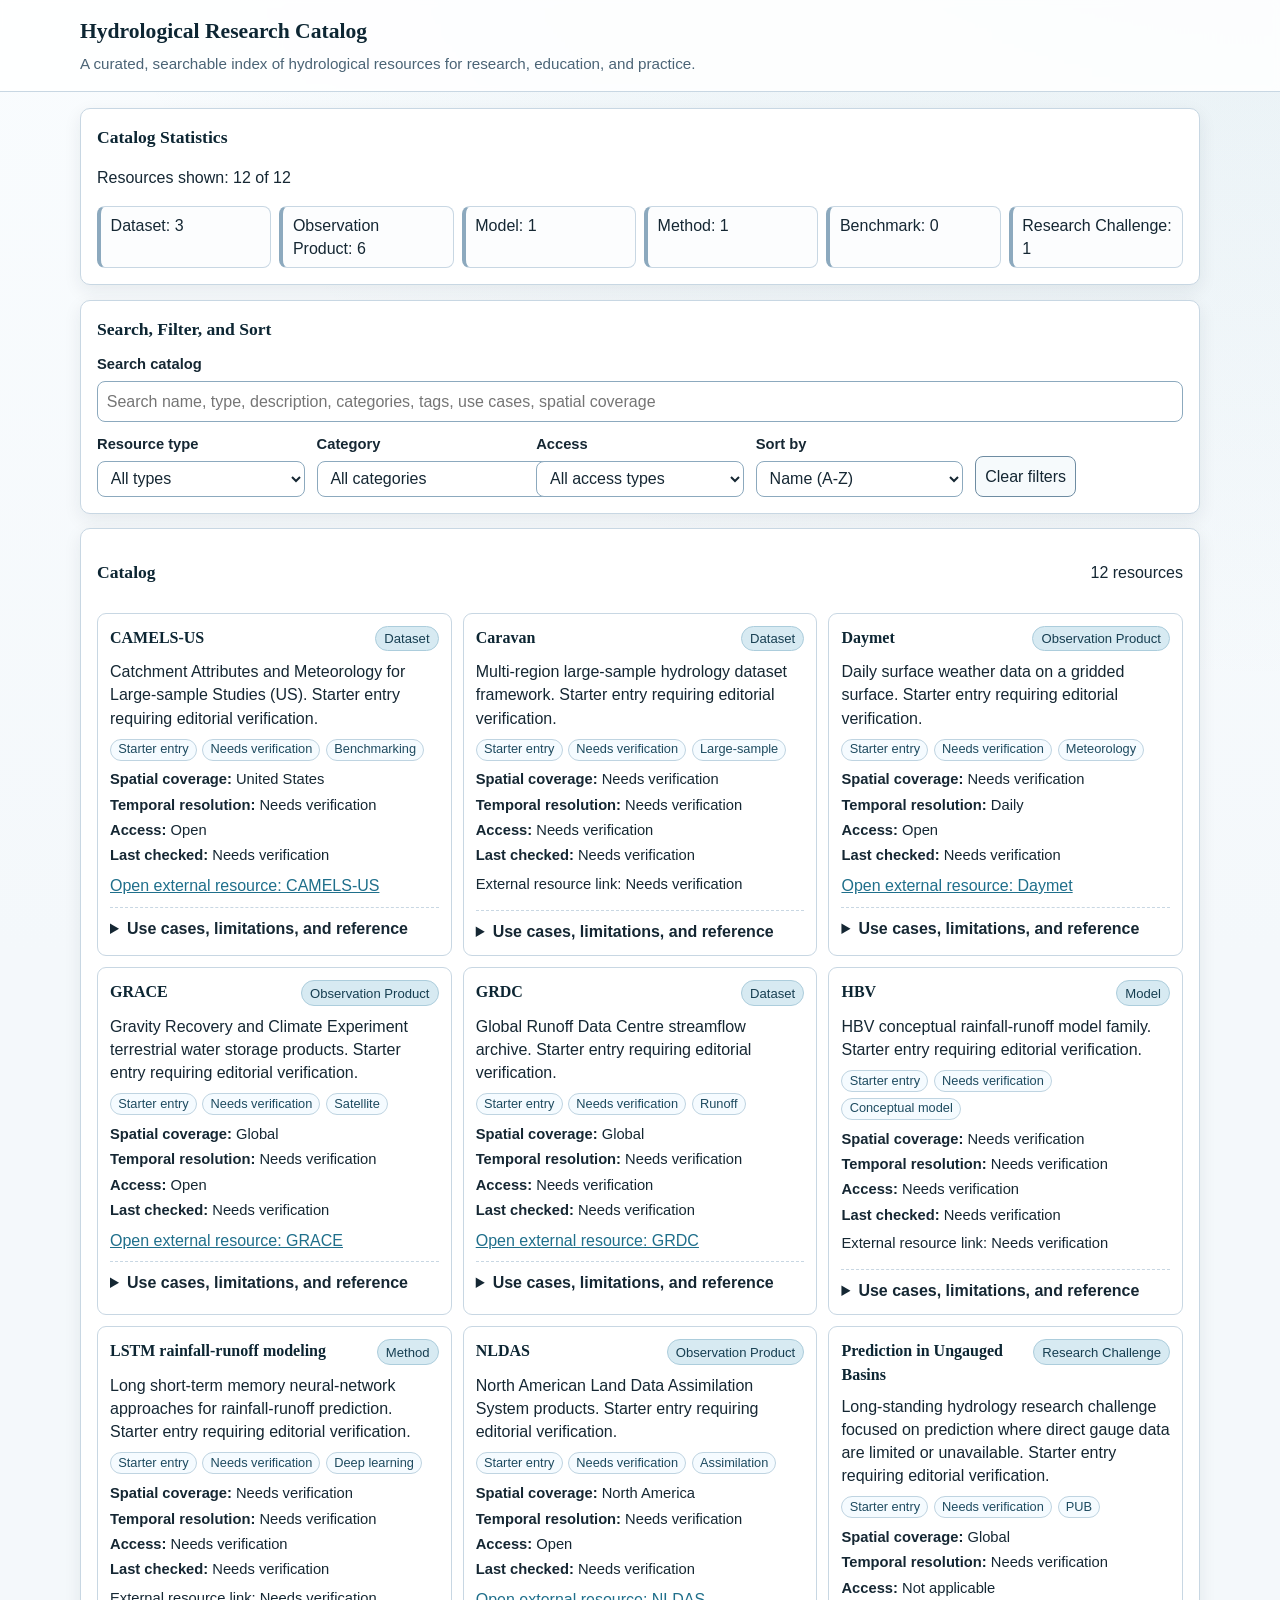
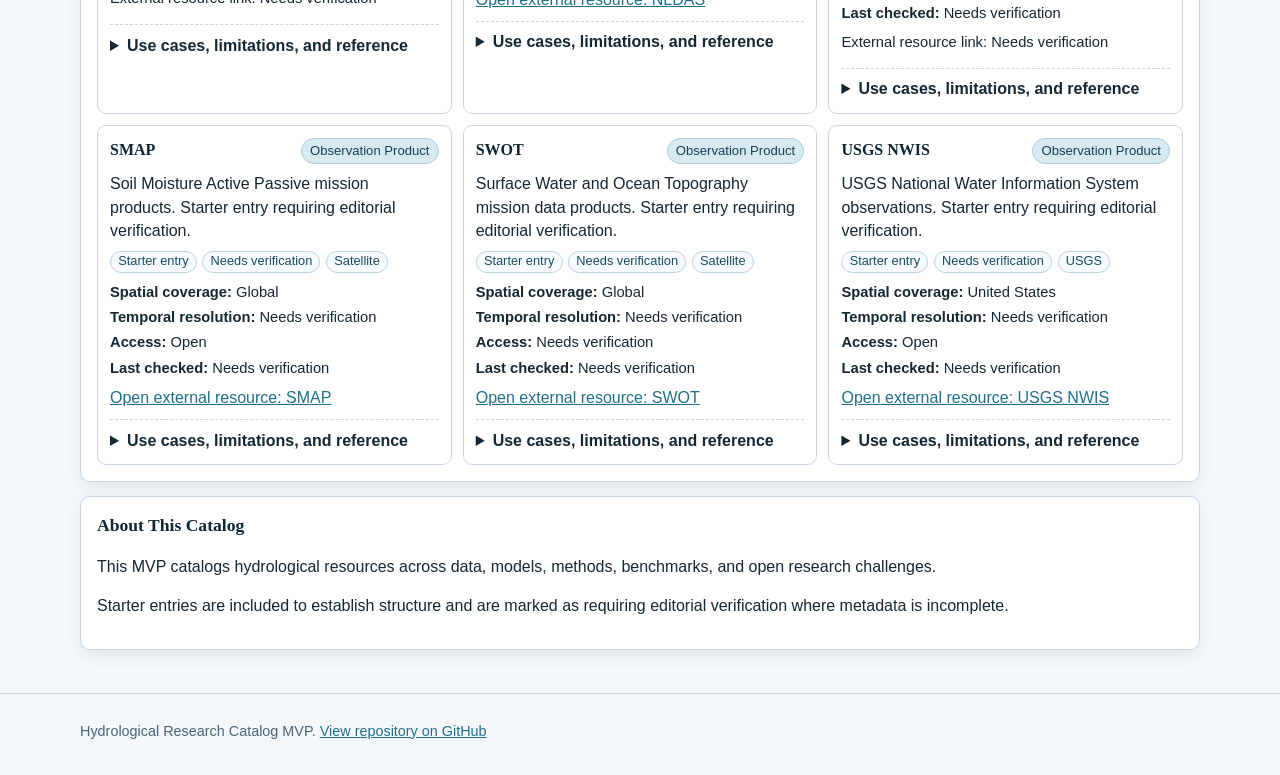
==== index.html @ 4b1c6781 "Build initial hydrological catalog MVP" ====
<!doctype html>
<html lang="en">
  <head>
    <meta charset="utf-8">
    <meta name="viewport" content="width=device-width, initial-scale=1">
    <title>Hydrological Research Catalog</title>
    <meta
      name="description"
      content="A curated catalog of hydrological datasets, observation products, models, methods, benchmarks, and research challenges."
    >
    <link rel="stylesheet" href="./assets/css/styles.css">
  </head>
  <body>
    <a class="skip-link" href="#main-content">Skip to main content</a>

    <header class="site-header" aria-label="Site header">
      <div class="container header-inner">
        <div>
          <h1>Hydrological Research Catalog</h1>
          <p class="site-subtitle">
            A curated, searchable index of hydrological resources for research, education, and practice.
          </p>
        </div>
      </div>
    </header>

    <main id="main-content" class="container" tabindex="-1">
      <section class="panel" aria-labelledby="stats-heading">
        <h2 id="stats-heading">Catalog Statistics</h2>
        <p id="results-summary" aria-live="polite">Loading catalog...</p>
        <ul id="type-stats" class="stats-list" aria-label="Counts by resource type"></ul>
      </section>

      <section class="panel" aria-labelledby="controls-heading">
        <h2 id="controls-heading">Search, Filter, and Sort</h2>
        <form id="controls-form" class="controls" action="#" method="get">
          <div class="field full-width">
            <label for="search-input">Search catalog</label>
            <input
              id="search-input"
              name="q"
              type="search"
              placeholder="Search name, type, description, categories, tags, use cases, spatial coverage"
              autocomplete="off"
            >
          </div>

          <div class="field">
            <label for="type-filter">Resource type</label>
            <select id="type-filter" name="type">
              <option value="">All types</option>
            </select>
          </div>

          <div class="field">
            <label for="category-filter">Category</label>
            <select id="category-filter" name="category">
              <option value="">All categories</option>
            </select>
          </div>

          <div class="field">
            <label for="access-filter">Access</label>
            <select id="access-filter" name="access">
              <option value="">All access types</option>
            </select>
          </div>

          <div class="field">
            <label for="sort-select">Sort by</label>
            <select id="sort-select" name="sort">
              <option value="name">Name (A-Z)</option>
              <option value="type">Resource type (A-Z)</option>
              <option value="recent">Most recently checked</option>
            </select>
          </div>

          <div class="field controls-actions">
            <button id="clear-filters" type="button">Clear filters</button>
          </div>
        </form>
      </section>

      <section class="panel" aria-labelledby="catalog-heading">
        <div class="section-head">
          <h2 id="catalog-heading">Catalog</h2>
          <p id="result-count" aria-live="polite"></p>
        </div>
        <div id="catalog-grid" class="catalog-grid" aria-live="polite"></div>
        <div id="empty-state" class="empty-state" hidden>
          <h3>No matching resources</h3>
          <p>Try broadening the search term or clearing one or more filters.</p>
        </div>
        <div id="error-state" class="error-state" hidden role="alert"></div>
      </section>

      <section class="panel" aria-labelledby="about-heading">
        <h2 id="about-heading">About This Catalog</h2>
        <p>
          This MVP catalogs hydrological resources across data, models, methods, benchmarks, and open research
          challenges.
        </p>
        <p>
          Starter entries are included to establish structure and are marked as requiring editorial verification where
          metadata is incomplete.
        </p>
      </section>
    </main>

    <footer class="site-footer">
      <div class="container footer-inner">
        <p>
          Hydrological Research Catalog MVP.
          <a href="https://github.com/pjlicn/hydro-catalog" target="_blank" rel="noopener noreferrer">
            View repository on GitHub
          </a>
        </p>
      </div>
    </footer>

    <script src="./assets/js/app.js" defer></script>
  </body>
</html>
---- assets/css/styles.css ----
:root {
  --bg: #f4f8fb;
  --bg-elevated: #ffffff;
  --surface-border: #c8d7e3;
  --surface-strong: #8ca9be;
  --text: #152733;
  --text-muted: #4b6476;
  --accent: #1f6f8b;
  --accent-soft: #d7eaf2;
  --ok: #1f7a4d;
  --warning: #946200;
  --shadow: 0 6px 18px rgba(21, 39, 51, 0.08);
  --radius: 10px;
  --font-body: "Segoe UI", "Source Sans 3", "Noto Sans", sans-serif;
  --font-heading: "Merriweather", "Georgia", serif;
  --max-width: 1120px;
}

* {
  box-sizing: border-box;
}

html,
body {
  margin: 0;
  padding: 0;
}

body {
  font-family: var(--font-body);
  color: var(--text);
  line-height: 1.45;
  background:
    radial-gradient(circle at 100% -30%, rgba(31, 111, 139, 0.14), transparent 42%),
    linear-gradient(180deg, #f9fcfe 0%, var(--bg) 40%, var(--bg) 100%);
}

a {
  color: var(--accent);
}

a:hover {
  text-decoration-thickness: 2px;
}

a:focus-visible,
button:focus-visible,
input:focus-visible,
select:focus-visible,
summary:focus-visible {
  outline: 3px solid var(--accent);
  outline-offset: 2px;
}

.skip-link {
  position: absolute;
  top: -40px;
  left: 8px;
  z-index: 1000;
  padding: 8px 12px;
  color: #ffffff;
  background: #0b3d54;
  border-radius: 8px;
}

.skip-link:focus {
  top: 8px;
}

.container {
  width: min(100% - 2rem, var(--max-width));
  margin-inline: auto;
}

.site-header {
  border-bottom: 1px solid var(--surface-border);
  background: rgba(255, 255, 255, 0.86);
  backdrop-filter: blur(3px);
}

.header-inner {
  padding: 1rem 0;
}

h1,
h2,
h3 {
  font-family: var(--font-heading);
  margin: 0;
  color: #0d2633;
}

h1 {
  font-size: 1.35rem;
}

h2 {
  font-size: 1.1rem;
  margin-bottom: 0.75rem;
}

h3 {
  font-size: 1rem;
}

.site-subtitle {
  margin: 0.35rem 0 0;
  color: var(--text-muted);
  font-size: 0.95rem;
}

main {
  padding: 1rem 0 1.75rem;
}

.panel {
  background: var(--bg-elevated);
  border: 1px solid var(--surface-border);
  border-radius: var(--radius);
  box-shadow: var(--shadow);
  padding: 1rem;
  margin-bottom: 0.9rem;
}

.stats-list {
  list-style: none;
  padding: 0;
  margin: 0.5rem 0 0;
  display: grid;
  grid-template-columns: repeat(auto-fit, minmax(150px, 1fr));
  gap: 0.5rem;
}

.stats-list li {
  border: 1px solid var(--surface-border);
  border-left: 4px solid var(--surface-strong);
  border-radius: 8px;
  padding: 0.45rem 0.6rem;
  background: #fcfdfe;
}

.controls {
  display: grid;
  grid-template-columns: repeat(auto-fit, minmax(180px, 1fr));
  gap: 0.75rem;
  align-items: end;
}

.field {
  display: grid;
  gap: 0.35rem;
}

.field.full-width {
  grid-column: 1 / -1;
}

label {
  font-weight: 600;
  font-size: 0.92rem;
}

input,
select,
button {
  font: inherit;
  border: 1px solid var(--surface-strong);
  border-radius: 8px;
  padding: 0.48rem 0.55rem;
  background: #ffffff;
  color: inherit;
}

button {
  cursor: pointer;
}

.controls-actions {
  justify-self: start;
}

#clear-filters {
  border-color: #6e8ca2;
  background: #f6fafc;
}

.section-head {
  display: flex;
  justify-content: space-between;
  align-items: baseline;
  gap: 0.75rem;
}

.catalog-grid {
  margin-top: 0.75rem;
  display: grid;
  grid-template-columns: repeat(auto-fill, minmax(280px, 1fr));
  gap: 0.7rem;
}

.catalog-card {
  border: 1px solid var(--surface-border);
  border-radius: 9px;
  padding: 0.75rem;
  background: #ffffff;
}

.card-head {
  display: flex;
  justify-content: space-between;
  align-items: start;
  gap: 0.5rem;
}

.resource-type {
  font-size: 0.82rem;
  color: #173f52;
  background: var(--accent-soft);
  border: 1px solid #accddc;
  border-radius: 999px;
  padding: 0.15rem 0.5rem;
  white-space: nowrap;
}

.description {
  margin: 0.55rem 0;
}

.meta-list {
  margin: 0;
  padding: 0;
  list-style: none;
  display: grid;
  gap: 0.25rem;
  font-size: 0.92rem;
}

.meta-label {
  font-weight: 700;
}

.tag-list {
  display: flex;
  flex-wrap: wrap;
  gap: 0.35rem;
  margin: 0.55rem 0;
  padding: 0;
  list-style: none;
}

.tag-list li {
  border: 1px solid #bfd4e1;
  border-radius: 999px;
  padding: 0.05rem 0.45rem;
  color: #1e4b60;
  font-size: 0.8rem;
  background: #f5fbff;
}

.card-link {
  display: inline-block;
  margin-top: 0.45rem;
}

details {
  margin-top: 0.6rem;
  border-top: 1px dashed var(--surface-border);
  padding-top: 0.55rem;
}

details summary {
  cursor: pointer;
  font-weight: 600;
}

.detail-block {
  margin-top: 0.45rem;
  font-size: 0.92rem;
}

.detail-block h4 {
  margin: 0.3rem 0;
  font-size: 0.9rem;
  color: #16394b;
}

.detail-block ul {
  margin: 0.25rem 0 0.45rem;
  padding-left: 1.1rem;
}

.empty-state,
.error-state {
  margin-top: 0.9rem;
  border-radius: 8px;
  border: 1px solid var(--surface-border);
  padding: 0.75rem;
  background: #fbfdff;
}

.error-state {
  border-color: #b9922a;
  background: #fffbef;
  color: #5f4200;
}

.site-footer {
  border-top: 1px solid var(--surface-border);
  padding: 0.8rem 0 1.2rem;
  color: var(--text-muted);
}

.footer-inner {
  font-size: 0.9rem;
}

@media (max-width: 700px) {
  .section-head {
    display: block;
  }

  .catalog-grid {
    grid-template-columns: 1fr;
  }
}

@media (max-width: 420px) {
  .container {
    width: min(100% - 1rem, var(--max-width));
  }

  .panel {
    padding: 0.75rem;
  }

  .controls {
    grid-template-columns: 1fr;
  }
}

@media (prefers-reduced-motion: reduce) {
  *,
  *::before,
  *::after {
    animation: none !important;
    transition: none !important;
    scroll-behavior: auto !important;
  }
}
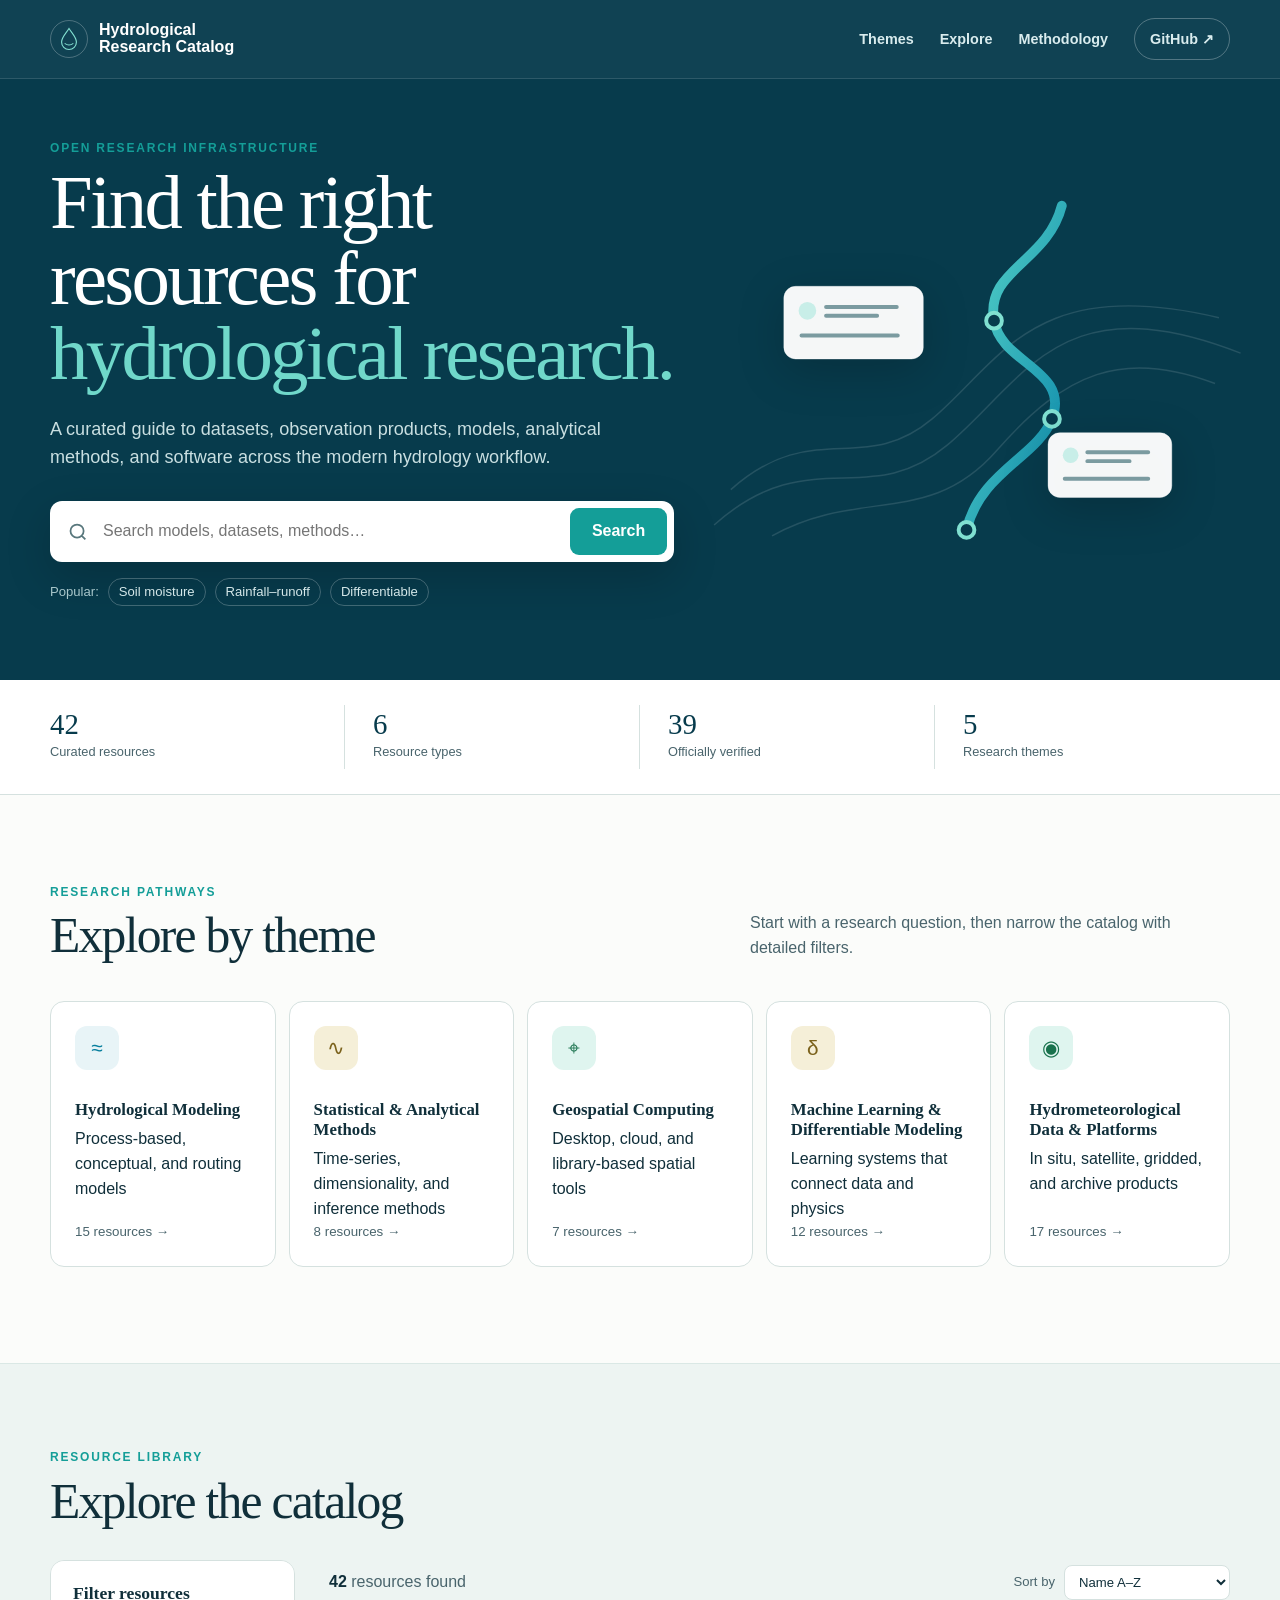
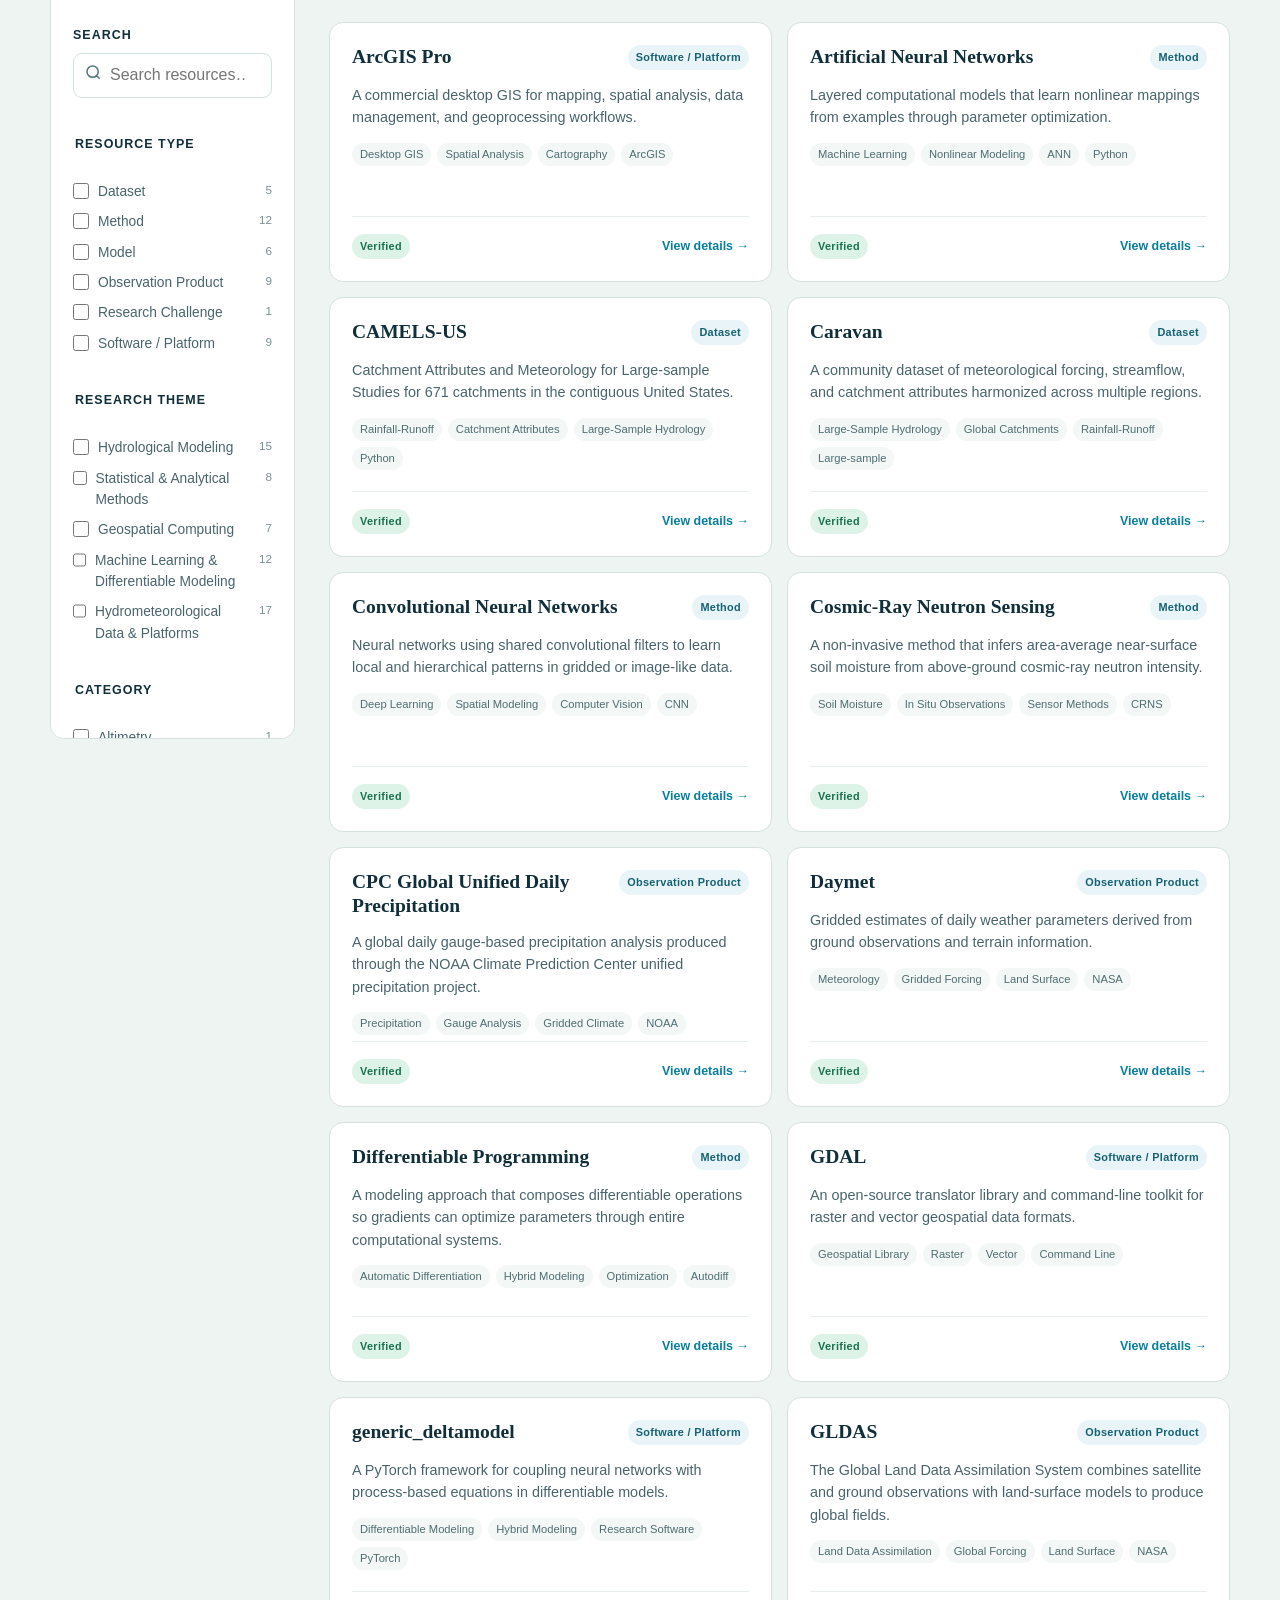
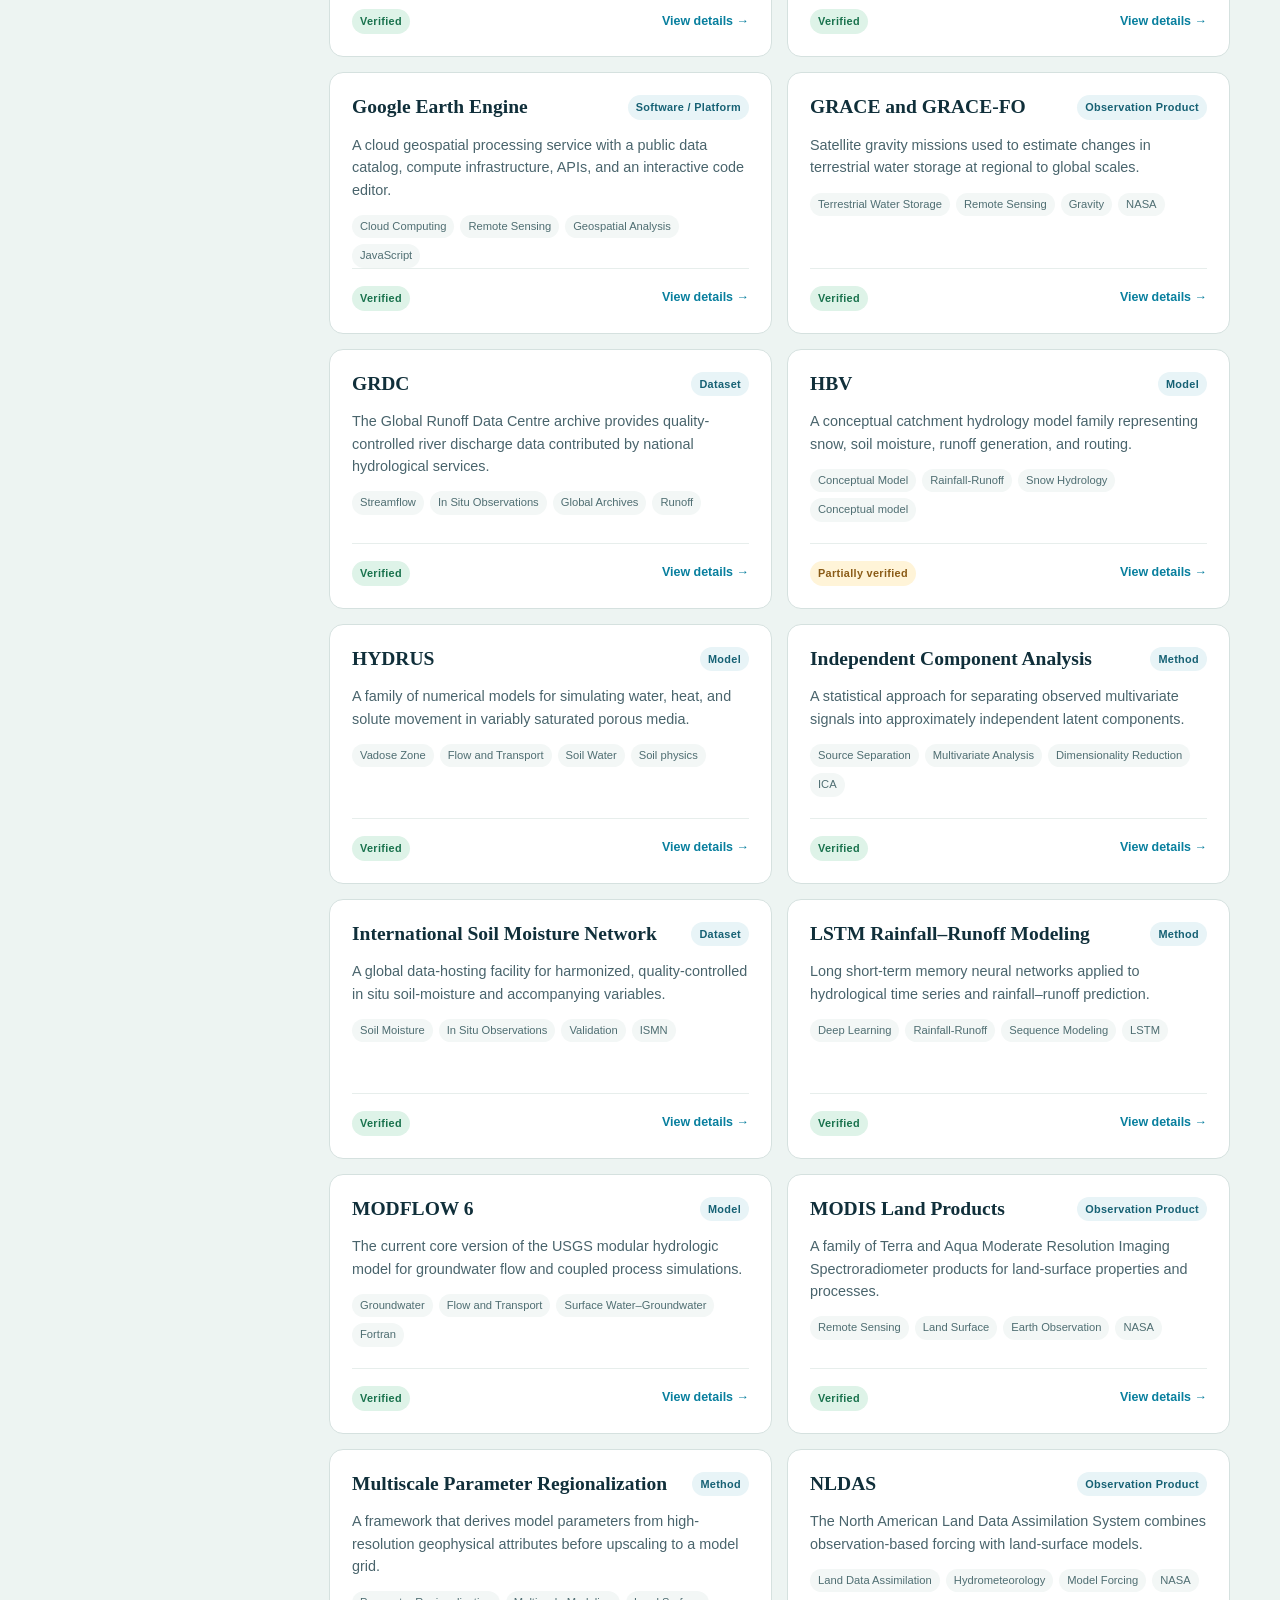
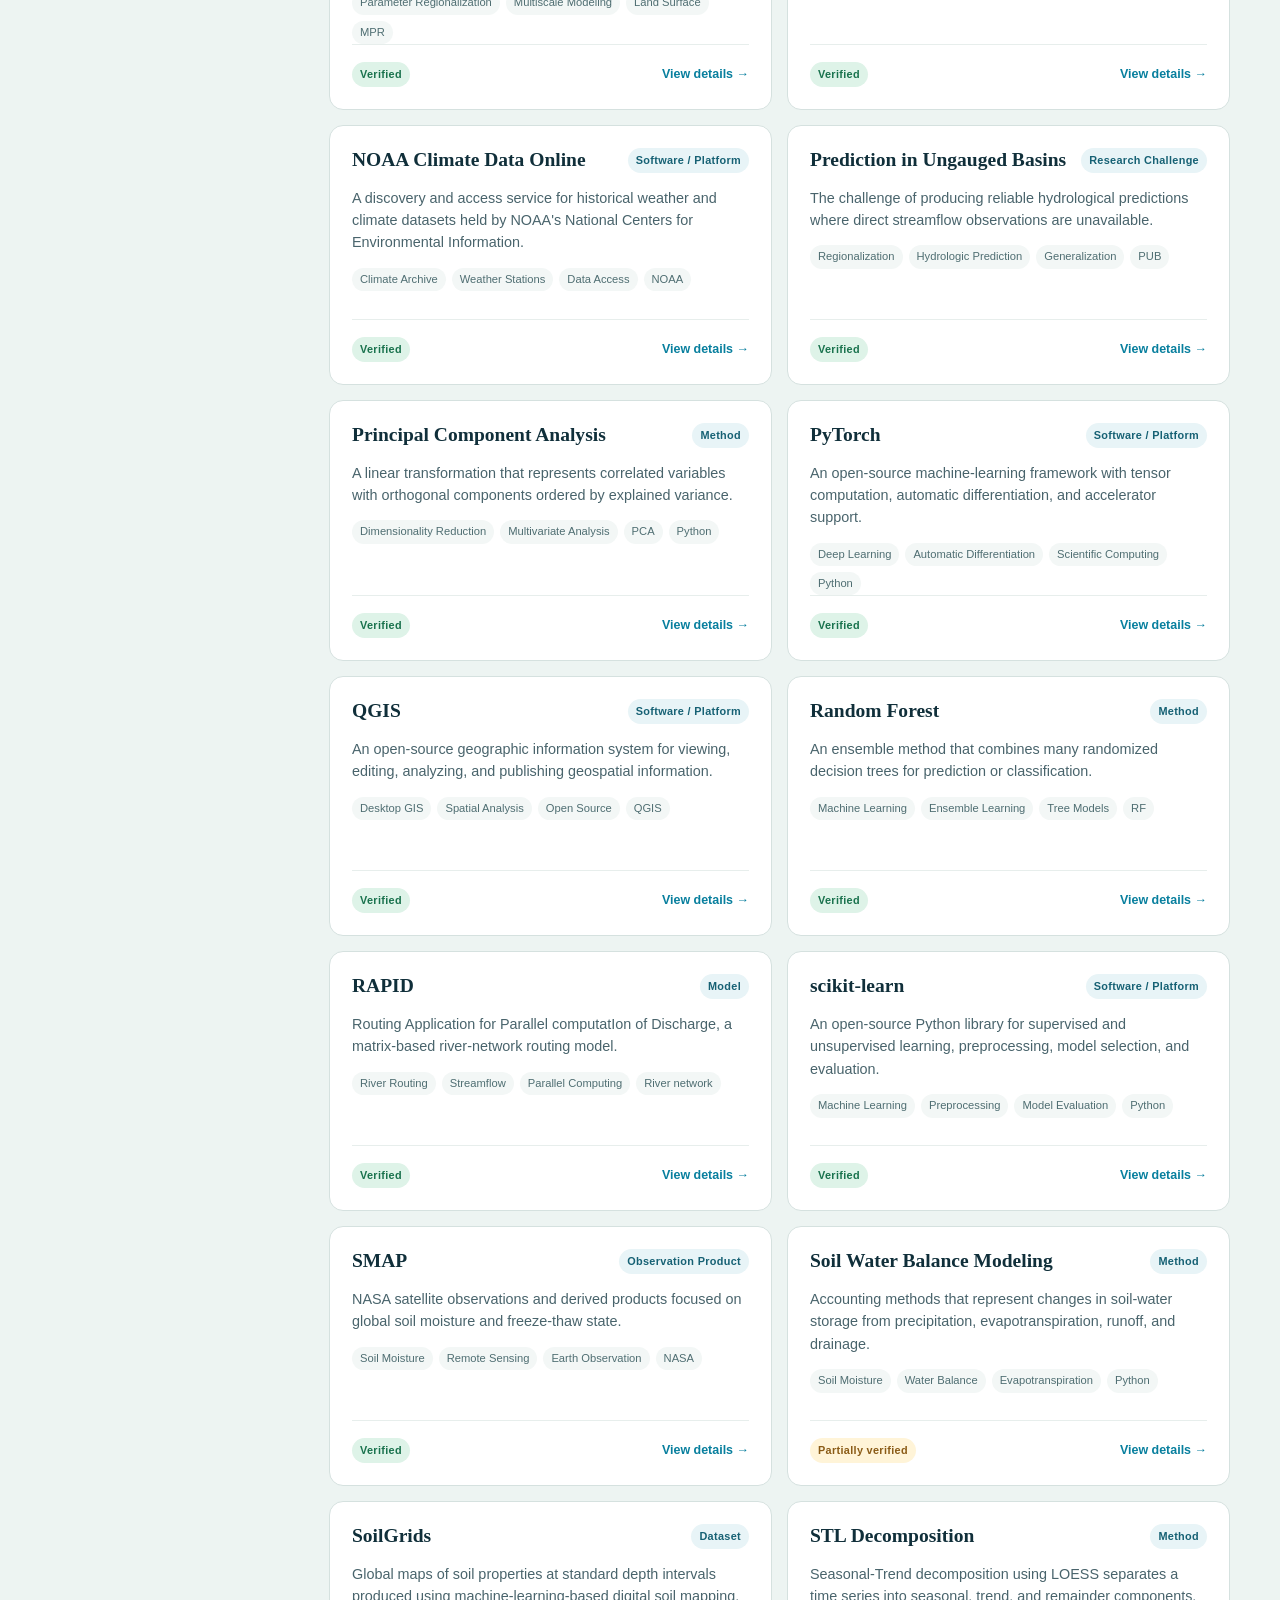
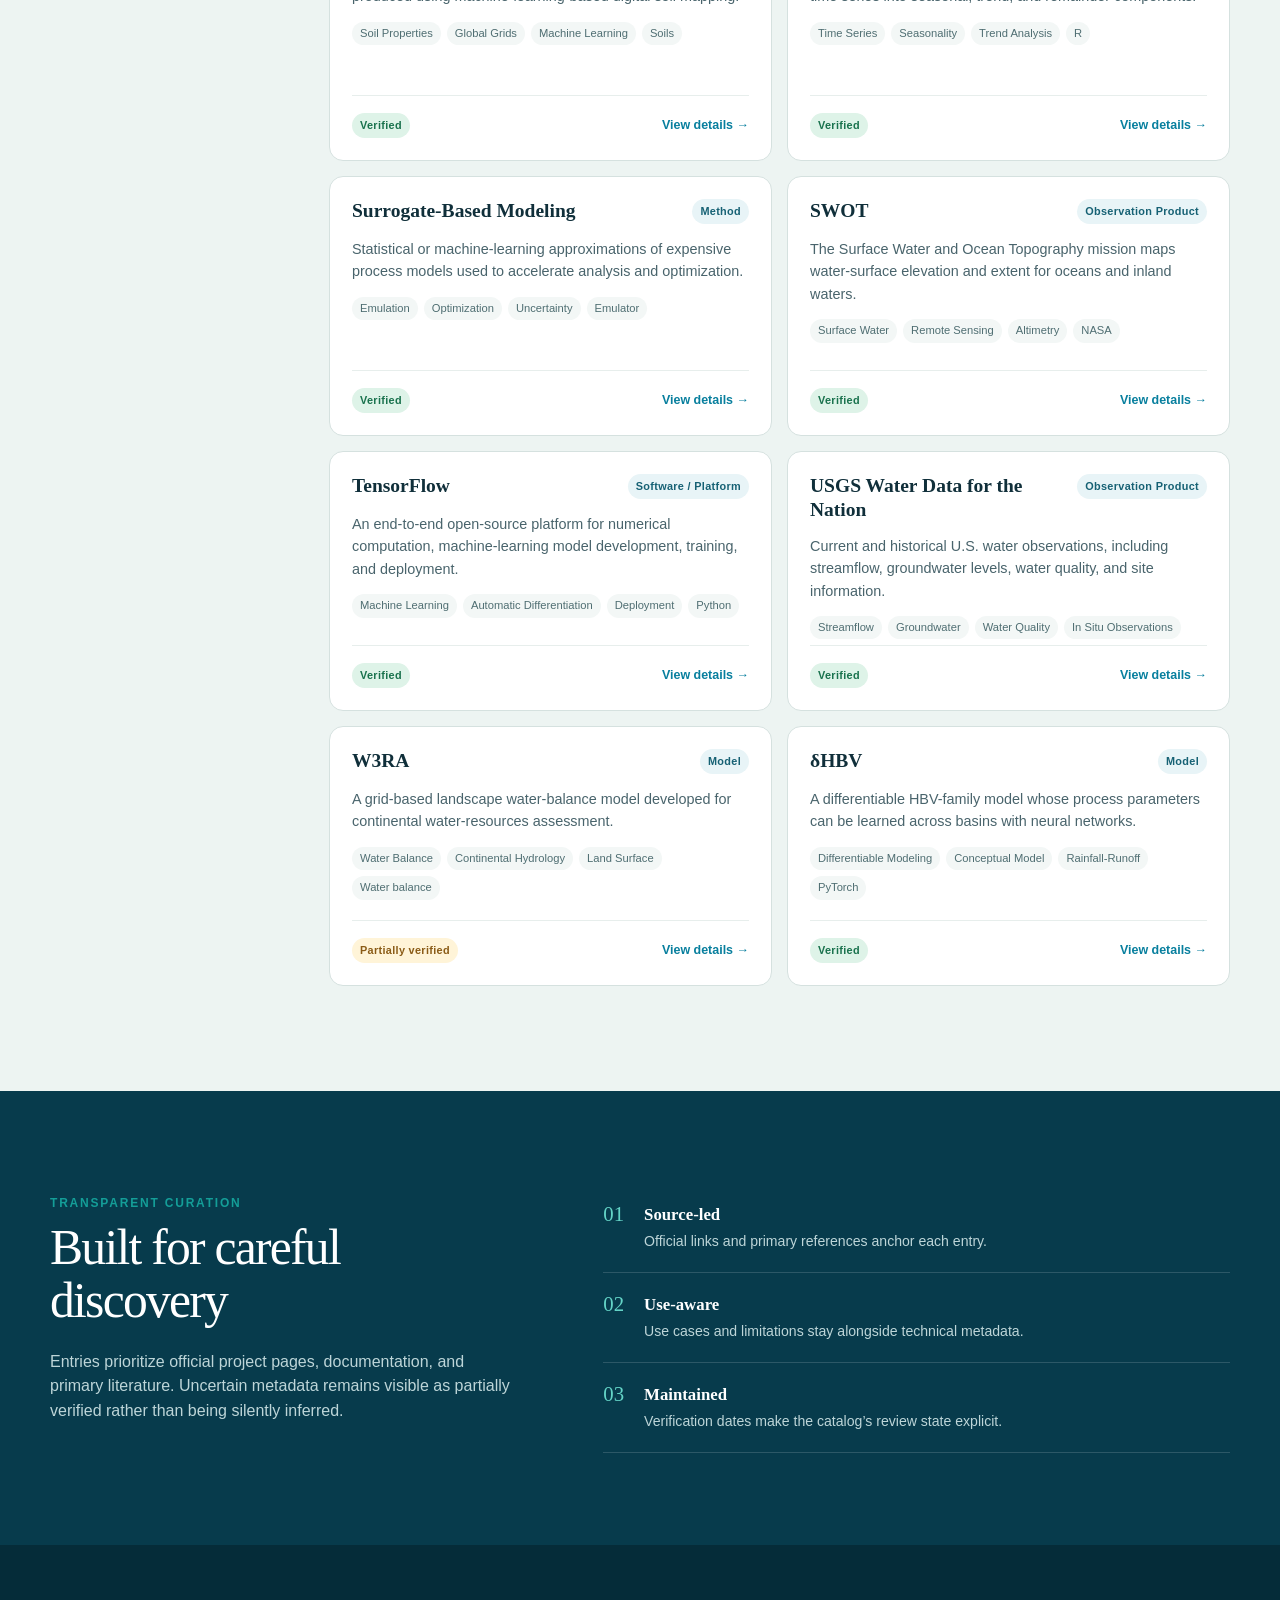
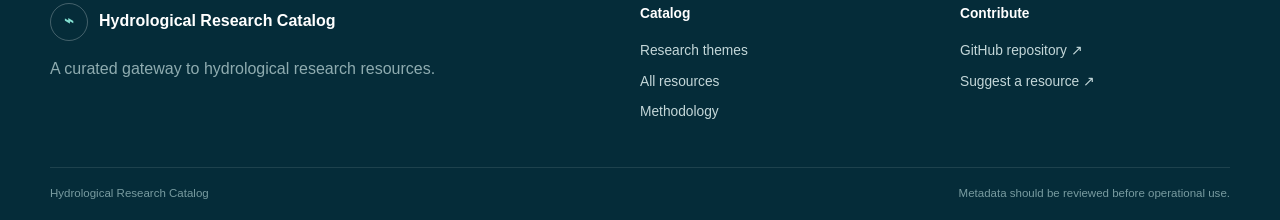
==== commit bf7e64df: "feat: redesign hydrology catalog and expand verified resources" ====
--- a/index.html
+++ b/index.html
@@ -1,123 +1,226 @@
-<!doctype html>
-<html lang="en">
-  <head>
-    <meta charset="utf-8">
-    <meta name="viewport" content="width=device-width, initial-scale=1">
-    <title>Hydrological Research Catalog</title>
-    <meta
-      name="description"
-      content="A curated catalog of hydrological datasets, observation products, models, methods, benchmarks, and research challenges."
-    >
-    <link rel="stylesheet" href="./assets/css/styles.css">
-  </head>
-  <body>
-    <a class="skip-link" href="#main-content">Skip to main content</a>
-
-    <header class="site-header" aria-label="Site header">
-      <div class="container header-inner">
-        <div>
-          <h1>Hydrological Research Catalog</h1>
-          <p class="site-subtitle">
-            A curated, searchable index of hydrological resources for research, education, and practice.
-          </p>
-        </div>
-      </div>
-    </header>
-
-    <main id="main-content" class="container" tabindex="-1">
-      <section class="panel" aria-labelledby="stats-heading">
-        <h2 id="stats-heading">Catalog Statistics</h2>
-        <p id="results-summary" aria-live="polite">Loading catalog...</p>
-        <ul id="type-stats" class="stats-list" aria-label="Counts by resource type"></ul>
-      </section>
-
-      <section class="panel" aria-labelledby="controls-heading">
-        <h2 id="controls-heading">Search, Filter, and Sort</h2>
-        <form id="controls-form" class="controls" action="#" method="get">
-          <div class="field full-width">
-            <label for="search-input">Search catalog</label>
-            <input
-              id="search-input"
-              name="q"
-              type="search"
-              placeholder="Search name, type, description, categories, tags, use cases, spatial coverage"
-              autocomplete="off"
-            >
-          </div>
-
-          <div class="field">
-            <label for="type-filter">Resource type</label>
-            <select id="type-filter" name="type">
-              <option value="">All types</option>
-            </select>
-          </div>
-
-          <div class="field">
-            <label for="category-filter">Category</label>
-            <select id="category-filter" name="category">
-              <option value="">All categories</option>
-            </select>
-          </div>
-
-          <div class="field">
-            <label for="access-filter">Access</label>
-            <select id="access-filter" name="access">
-              <option value="">All access types</option>
-            </select>
-          </div>
-
-          <div class="field">
-            <label for="sort-select">Sort by</label>
-            <select id="sort-select" name="sort">
-              <option value="name">Name (A-Z)</option>
-              <option value="type">Resource type (A-Z)</option>
-              <option value="recent">Most recently checked</option>
-            </select>
-          </div>
-
-          <div class="field controls-actions">
-            <button id="clear-filters" type="button">Clear filters</button>
-          </div>
-        </form>
-      </section>
-
-      <section class="panel" aria-labelledby="catalog-heading">
-        <div class="section-head">
-          <h2 id="catalog-heading">Catalog</h2>
-          <p id="result-count" aria-live="polite"></p>
-        </div>
-        <div id="catalog-grid" class="catalog-grid" aria-live="polite"></div>
-        <div id="empty-state" class="empty-state" hidden>
-          <h3>No matching resources</h3>
-          <p>Try broadening the search term or clearing one or more filters.</p>
-        </div>
-        <div id="error-state" class="error-state" hidden role="alert"></div>
-      </section>
-
-      <section class="panel" aria-labelledby="about-heading">
-        <h2 id="about-heading">About This Catalog</h2>
-        <p>
-          This MVP catalogs hydrological resources across data, models, methods, benchmarks, and open research
-          challenges.
-        </p>
-        <p>
-          Starter entries are included to establish structure and are marked as requiring editorial verification where
-          metadata is incomplete.
-        </p>
-      </section>
-    </main>
-
-    <footer class="site-footer">
-      <div class="container footer-inner">
-        <p>
-          Hydrological Research Catalog MVP.
-          <a href="https://github.com/pjlicn/hydro-catalog" target="_blank" rel="noopener noreferrer">
-            View repository on GitHub
-          </a>
-        </p>
-      </div>
-    </footer>
-
-    <script src="./assets/js/app.js" defer></script>
-  </body>
-</html>
+<!doctype html>
+<html lang="en">
+  <head>
+    <meta charset="utf-8">
+    <meta name="viewport" content="width=device-width, initial-scale=1">
+    <meta name="theme-color" content="#073b4c">
+    <title>Hydrological Research Catalog</title>
+    <link rel="icon" href="./assets/favicon.svg" type="image/svg+xml">
+    <meta
+      name="description"
+      content="Explore verified datasets, observation products, models, methods, and software for hydrological research."
+    >
+    <link rel="stylesheet" href="./assets/css/styles.css">
+  </head>
+  <body>
+    <a class="skip-link" href="#catalog">Skip to catalog</a>
+
+    <header class="site-header">
+      <div class="container nav-inner">
+        <a class="brand" href="./" aria-label="Hydrological Research Catalog home">
+          <span class="brand-mark" aria-hidden="true">
+            <svg viewBox="0 0 42 42" role="img">
+              <path d="M21 4C16 12 9 18 9 26a12 12 0 0 0 24 0c0-8-7-14-12-22Z"></path>
+              <path d="M14 28c4 3 10 3 14 0"></path>
+            </svg>
+          </span>
+          <span>Hydrological<br>Research Catalog</span>
+        </a>
+        <nav aria-label="Primary navigation">
+          <a href="#themes">Themes</a>
+          <a href="#catalog">Explore</a>
+          <a href="#methodology">Methodology</a>
+          <a class="repo-link" href="https://github.com/pjlicn/hydro-catalog" target="_blank" rel="noopener noreferrer">
+            GitHub <span aria-hidden="true">↗</span>
+          </a>
+        </nav>
+      </div>
+    </header>
+
+    <main>
+      <section class="hero">
+        <div class="container hero-grid">
+          <div class="hero-copy">
+            <p class="eyebrow">Open research infrastructure</p>
+            <h1>Find the right resources for <span>hydrological research.</span></h1>
+            <p class="hero-intro">
+              A curated guide to datasets, observation products, models, analytical methods, and software across the
+              modern hydrology workflow.
+            </p>
+            <form id="hero-search-form" class="hero-search" role="search">
+              <label class="sr-only" for="hero-search">Search the catalog</label>
+              <svg viewBox="0 0 24 24" aria-hidden="true"><path d="m21 21-4.4-4.4m2.4-5.1a7.5 7.5 0 1 1-15 0 7.5 7.5 0 0 1 15 0Z"></path></svg>
+              <input id="hero-search" type="search" placeholder="Search models, datasets, methods…" autocomplete="off">
+              <button type="submit">Search</button>
+            </form>
+            <div class="popular-searches" aria-label="Popular searches">
+              <span>Popular:</span>
+              <button type="button" data-search="soil moisture">Soil moisture</button>
+              <button type="button" data-search="rainfall-runoff">Rainfall–runoff</button>
+              <button type="button" data-search="differentiable">Differentiable</button>
+            </div>
+          </div>
+          <div class="hero-visual" aria-hidden="true">
+            <svg viewBox="0 0 520 360" role="img">
+              <defs>
+                <linearGradient id="river" x1="0" y1="0" x2="1" y2="1">
+                  <stop offset="0" stop-color="#58d5c9"></stop>
+                  <stop offset="1" stop-color="#0c88aa"></stop>
+                </linearGradient>
+              </defs>
+              <path class="contour" d="M12 302c83-74 135-13 205-72s103-148 292-103"></path>
+              <path class="contour" d="M-5 338c96-86 157-14 237-81S347 91 531 163"></path>
+              <path class="contour" d="M54 349c91-50 160-8 229-87s128-104 222-68"></path>
+              <path class="river" d="M349 13c-15 58-78 65-69 117 7 44 78 50 59 100-15 39-73 54-87 113"></path>
+              <circle cx="280" cy="130" r="8"></circle>
+              <circle cx="339" cy="230" r="8"></circle>
+              <circle cx="252" cy="343" r="8"></circle>
+              <g class="visual-card card-a">
+                <rect width="142" height="74" rx="12"></rect>
+                <circle cx="24" cy="25" r="9"></circle>
+                <path d="M43 21h72M43 30h52M18 50h98"></path>
+              </g>
+              <g class="visual-card card-b">
+                <rect width="126" height="66" rx="12"></rect>
+                <circle cx="23" cy="23" r="8"></circle>
+                <path d="M40 20h62M40 29h43M17 47h85"></path>
+              </g>
+            </svg>
+          </div>
+        </div>
+      </section>
+
+      <section class="stats-band" aria-label="Catalog statistics">
+        <div class="container stats-grid">
+          <div><strong id="stat-resources">—</strong><span>Curated resources</span></div>
+          <div><strong id="stat-types">—</strong><span>Resource types</span></div>
+          <div><strong id="stat-verified">—</strong><span>Officially verified</span></div>
+          <div><strong id="stat-themes">5</strong><span>Research themes</span></div>
+        </div>
+      </section>
+
+      <section id="themes" class="themes-section container" aria-labelledby="themes-heading">
+        <div class="section-intro">
+          <div>
+            <p class="eyebrow">Research pathways</p>
+            <h2 id="themes-heading">Explore by theme</h2>
+          </div>
+          <p>Start with a research question, then narrow the catalog with detailed filters.</p>
+        </div>
+        <div id="theme-grid" class="theme-grid"></div>
+      </section>
+
+      <section id="catalog" class="catalog-section" aria-labelledby="catalog-heading">
+        <div class="container">
+          <div class="section-intro catalog-intro">
+            <div>
+              <p class="eyebrow">Resource library</p>
+              <h2 id="catalog-heading">Explore the catalog</h2>
+            </div>
+            <button id="mobile-filter-button" class="mobile-filter-button" type="button" aria-controls="filter-panel" aria-expanded="false">
+              Filters <span id="mobile-filter-count"></span>
+            </button>
+          </div>
+
+          <div class="catalog-layout">
+            <aside id="filter-panel" class="filter-panel" aria-label="Catalog filters">
+              <div class="filter-panel-head">
+                <h3>Filter resources</h3>
+                <button id="mobile-filter-close" class="icon-button mobile-only" type="button" aria-label="Close filters">×</button>
+              </div>
+              <div class="filter-search">
+                <label for="catalog-search">Search</label>
+                <div class="input-with-icon">
+                  <svg viewBox="0 0 24 24" aria-hidden="true"><path d="m21 21-4.4-4.4m2.4-5.1a7.5 7.5 0 1 1-15 0 7.5 7.5 0 0 1 15 0Z"></path></svg>
+                  <input id="catalog-search" type="search" placeholder="Search resources…" autocomplete="off">
+                </div>
+              </div>
+              <div id="filter-groups"></div>
+              <button id="clear-filters" class="clear-button" type="button">Clear all filters</button>
+            </aside>
+
+            <div class="results-area">
+              <div id="active-filters" class="active-filters" aria-label="Active filters"></div>
+              <div class="results-toolbar">
+                <p id="result-count" aria-live="polite">Loading catalog…</p>
+                <label>
+                  <span>Sort by</span>
+                  <select id="sort-select">
+                    <option value="name">Name A–Z</option>
+                    <option value="type">Resource type</option>
+                    <option value="recent">Recently checked</option>
+                  </select>
+                </label>
+              </div>
+              <div id="catalog-grid" class="catalog-grid" aria-live="polite"></div>
+              <div id="empty-state" class="empty-state" hidden>
+                <span aria-hidden="true">⌁</span>
+                <h3>No matching resources</h3>
+                <p>Try a broader search or remove one of the active filters.</p>
+                <button type="button">Clear all filters</button>
+              </div>
+              <div id="error-state" class="error-state" hidden role="alert"></div>
+            </div>
+          </div>
+        </div>
+      </section>
+
+      <section id="methodology" class="methodology-section">
+        <div class="container methodology-grid">
+          <div>
+            <p class="eyebrow">Transparent curation</p>
+            <h2>Built for careful discovery</h2>
+            <p>
+              Entries prioritize official project pages, documentation, and primary literature. Uncertain metadata
+              remains visible as partially verified rather than being silently inferred.
+            </p>
+          </div>
+          <ul>
+            <li><span>01</span><div><strong>Source-led</strong><p>Official links and primary references anchor each entry.</p></div></li>
+            <li><span>02</span><div><strong>Use-aware</strong><p>Use cases and limitations stay alongside technical metadata.</p></div></li>
+            <li><span>03</span><div><strong>Maintained</strong><p>Verification dates make the catalog’s review state explicit.</p></div></li>
+          </ul>
+        </div>
+      </section>
+    </main>
+
+    <footer class="site-footer">
+      <div class="container footer-grid">
+        <div>
+          <a class="brand footer-brand" href="./">
+            <span class="brand-mark" aria-hidden="true">⌁</span>
+            <span>Hydrological Research Catalog</span>
+          </a>
+          <p>A curated gateway to hydrological research resources.</p>
+        </div>
+        <div>
+          <strong>Catalog</strong>
+          <a href="#themes">Research themes</a>
+          <a href="#catalog">All resources</a>
+          <a href="#methodology">Methodology</a>
+        </div>
+        <div>
+          <strong>Contribute</strong>
+          <a href="https://github.com/pjlicn/hydro-catalog" target="_blank" rel="noopener noreferrer">GitHub repository ↗</a>
+          <a href="https://github.com/pjlicn/hydro-catalog/issues" target="_blank" rel="noopener noreferrer">Suggest a resource ↗</a>
+        </div>
+      </div>
+      <div class="container footer-bottom">
+        <span>Hydrological Research Catalog</span>
+        <span>Metadata should be reviewed before operational use.</span>
+      </div>
+    </footer>
+
+    <div id="filter-backdrop" class="backdrop" hidden></div>
+    <div id="detail-backdrop" class="backdrop detail-backdrop" hidden></div>
+    <aside id="detail-panel" class="detail-panel" aria-labelledby="detail-title" aria-hidden="true" tabindex="-1">
+      <div class="detail-panel-head">
+        <p class="eyebrow">Resource details</p>
+        <button id="detail-close" class="icon-button" type="button" aria-label="Close resource details">×</button>
+      </div>
+      <div id="detail-content"></div>
+    </aside>
+
+    <script src="./assets/js/app.js" defer></script>
+  </body>
+</html>
--- a/assets/css/styles.css
+++ b/assets/css/styles.css
@@ -1,349 +1,314 @@
-:root {
-  --bg: #f4f8fb;
-  --bg-elevated: #ffffff;
-  --surface-border: #c8d7e3;
-  --surface-strong: #8ca9be;
-  --text: #152733;
-  --text-muted: #4b6476;
-  --accent: #1f6f8b;
-  --accent-soft: #d7eaf2;
-  --ok: #1f7a4d;
-  --warning: #946200;
-  --shadow: 0 6px 18px rgba(21, 39, 51, 0.08);
-  --radius: 10px;
-  --font-body: "Segoe UI", "Source Sans 3", "Noto Sans", sans-serif;
-  --font-heading: "Merriweather", "Georgia", serif;
-  --max-width: 1120px;
-}
-
-* {
-  box-sizing: border-box;
-}
-
-html,
-body {
-  margin: 0;
-  padding: 0;
-}
-
-body {
-  font-family: var(--font-body);
-  color: var(--text);
-  line-height: 1.45;
-  background:
-    radial-gradient(circle at 100% -30%, rgba(31, 111, 139, 0.14), transparent 42%),
-    linear-gradient(180deg, #f9fcfe 0%, var(--bg) 40%, var(--bg) 100%);
-}
-
-a {
-  color: var(--accent);
-}
-
-a:hover {
-  text-decoration-thickness: 2px;
-}
-
-a:focus-visible,
-button:focus-visible,
-input:focus-visible,
-select:focus-visible,
-summary:focus-visible {
-  outline: 3px solid var(--accent);
-  outline-offset: 2px;
-}
-
-.skip-link {
-  position: absolute;
-  top: -40px;
-  left: 8px;
-  z-index: 1000;
-  padding: 8px 12px;
-  color: #ffffff;
-  background: #0b3d54;
-  border-radius: 8px;
-}
-
-.skip-link:focus {
-  top: 8px;
-}
-
-.container {
-  width: min(100% - 2rem, var(--max-width));
-  margin-inline: auto;
-}
-
-.site-header {
-  border-bottom: 1px solid var(--surface-border);
-  background: rgba(255, 255, 255, 0.86);
-  backdrop-filter: blur(3px);
-}
-
-.header-inner {
-  padding: 1rem 0;
-}
-
-h1,
-h2,
-h3 {
-  font-family: var(--font-heading);
-  margin: 0;
-  color: #0d2633;
-}
-
-h1 {
-  font-size: 1.35rem;
-}
-
-h2 {
-  font-size: 1.1rem;
-  margin-bottom: 0.75rem;
-}
-
-h3 {
-  font-size: 1rem;
-}
-
-.site-subtitle {
-  margin: 0.35rem 0 0;
-  color: var(--text-muted);
-  font-size: 0.95rem;
-}
-
-main {
-  padding: 1rem 0 1.75rem;
-}
-
-.panel {
-  background: var(--bg-elevated);
-  border: 1px solid var(--surface-border);
-  border-radius: var(--radius);
-  box-shadow: var(--shadow);
-  padding: 1rem;
-  margin-bottom: 0.9rem;
-}
-
-.stats-list {
-  list-style: none;
-  padding: 0;
-  margin: 0.5rem 0 0;
-  display: grid;
-  grid-template-columns: repeat(auto-fit, minmax(150px, 1fr));
-  gap: 0.5rem;
-}
-
-.stats-list li {
-  border: 1px solid var(--surface-border);
-  border-left: 4px solid var(--surface-strong);
-  border-radius: 8px;
-  padding: 0.45rem 0.6rem;
-  background: #fcfdfe;
-}
-
-.controls {
-  display: grid;
-  grid-template-columns: repeat(auto-fit, minmax(180px, 1fr));
-  gap: 0.75rem;
-  align-items: end;
-}
-
-.field {
-  display: grid;
-  gap: 0.35rem;
-}
-
-.field.full-width {
-  grid-column: 1 / -1;
-}
-
-label {
-  font-weight: 600;
-  font-size: 0.92rem;
-}
-
-input,
-select,
-button {
-  font: inherit;
-  border: 1px solid var(--surface-strong);
-  border-radius: 8px;
-  padding: 0.48rem 0.55rem;
-  background: #ffffff;
-  color: inherit;
-}
-
-button {
-  cursor: pointer;
-}
-
-.controls-actions {
-  justify-self: start;
-}
-
-#clear-filters {
-  border-color: #6e8ca2;
-  background: #f6fafc;
-}
-
-.section-head {
-  display: flex;
-  justify-content: space-between;
-  align-items: baseline;
-  gap: 0.75rem;
-}
-
-.catalog-grid {
-  margin-top: 0.75rem;
-  display: grid;
-  grid-template-columns: repeat(auto-fill, minmax(280px, 1fr));
-  gap: 0.7rem;
-}
-
-.catalog-card {
-  border: 1px solid var(--surface-border);
-  border-radius: 9px;
-  padding: 0.75rem;
-  background: #ffffff;
-}
-
-.card-head {
-  display: flex;
-  justify-content: space-between;
-  align-items: start;
-  gap: 0.5rem;
-}
-
-.resource-type {
-  font-size: 0.82rem;
-  color: #173f52;
-  background: var(--accent-soft);
-  border: 1px solid #accddc;
-  border-radius: 999px;
-  padding: 0.15rem 0.5rem;
-  white-space: nowrap;
-}
-
-.description {
-  margin: 0.55rem 0;
-}
-
-.meta-list {
-  margin: 0;
-  padding: 0;
-  list-style: none;
-  display: grid;
-  gap: 0.25rem;
-  font-size: 0.92rem;
-}
-
-.meta-label {
-  font-weight: 700;
-}
-
-.tag-list {
-  display: flex;
-  flex-wrap: wrap;
-  gap: 0.35rem;
-  margin: 0.55rem 0;
-  padding: 0;
-  list-style: none;
-}
-
-.tag-list li {
-  border: 1px solid #bfd4e1;
-  border-radius: 999px;
-  padding: 0.05rem 0.45rem;
-  color: #1e4b60;
-  font-size: 0.8rem;
-  background: #f5fbff;
-}
-
-.card-link {
-  display: inline-block;
-  margin-top: 0.45rem;
-}
-
-details {
-  margin-top: 0.6rem;
-  border-top: 1px dashed var(--surface-border);
-  padding-top: 0.55rem;
-}
-
-details summary {
-  cursor: pointer;
-  font-weight: 600;
-}
-
-.detail-block {
-  margin-top: 0.45rem;
-  font-size: 0.92rem;
-}
-
-.detail-block h4 {
-  margin: 0.3rem 0;
-  font-size: 0.9rem;
-  color: #16394b;
-}
-
-.detail-block ul {
-  margin: 0.25rem 0 0.45rem;
-  padding-left: 1.1rem;
-}
-
-.empty-state,
-.error-state {
-  margin-top: 0.9rem;
-  border-radius: 8px;
-  border: 1px solid var(--surface-border);
-  padding: 0.75rem;
-  background: #fbfdff;
-}
-
-.error-state {
-  border-color: #b9922a;
-  background: #fffbef;
-  color: #5f4200;
-}
-
-.site-footer {
-  border-top: 1px solid var(--surface-border);
-  padding: 0.8rem 0 1.2rem;
-  color: var(--text-muted);
-}
-
-.footer-inner {
-  font-size: 0.9rem;
-}
-
-@media (max-width: 700px) {
-  .section-head {
-    display: block;
-  }
-
-  .catalog-grid {
-    grid-template-columns: 1fr;
-  }
-}
-
-@media (max-width: 420px) {
-  .container {
-    width: min(100% - 1rem, var(--max-width));
-  }
-
-  .panel {
-    padding: 0.75rem;
-  }
-
-  .controls {
-    grid-template-columns: 1fr;
-  }
-}
-
-@media (prefers-reduced-motion: reduce) {
-  *,
-  *::before,
-  *::after {
-    animation: none !important;
-    transition: none !important;
-    scroll-behavior: auto !important;
-  }
-}
+:root {
+  --ink: #102f3a;
+  --ink-soft: #49646c;
+  --navy: #073b4c;
+  --blue: #087f9e;
+  --teal: #149e98;
+  --mint: #dff5ef;
+  --sky: #e8f4f7;
+  --sand: #f3f1e9;
+  --paper: #fbfcfa;
+  --white: #ffffff;
+  --line: #d5e1df;
+  --line-strong: #abc7c5;
+  --warning: #8a5b16;
+  --warning-bg: #fff4d8;
+  --success: #19724d;
+  --success-bg: #def3e8;
+  --shadow: 0 18px 55px rgba(7, 59, 76, 0.1);
+  --shadow-soft: 0 8px 28px rgba(7, 59, 76, 0.08);
+  --radius-lg: 24px;
+  --radius: 14px;
+  --sans: "Segoe UI", "Helvetica Neue", Arial, sans-serif;
+  --serif: Georgia, "Times New Roman", serif;
+  --max: 1180px;
+}
+
+* { box-sizing: border-box; }
+html { scroll-behavior: smooth; }
+body {
+  margin: 0;
+  color: var(--ink);
+  background: var(--paper);
+  font: 16px/1.55 var(--sans);
+}
+body.panel-open { overflow: hidden; }
+a { color: inherit; }
+button, input, select { font: inherit; }
+button, a { -webkit-tap-highlight-color: transparent; }
+button:focus-visible, a:focus-visible, input:focus-visible, select:focus-visible, [tabindex]:focus-visible {
+  outline: 3px solid #5ad4ca;
+  outline-offset: 3px;
+}
+.container { width: min(calc(100% - 40px), var(--max)); margin-inline: auto; }
+.sr-only {
+  position: absolute; width: 1px; height: 1px; padding: 0; margin: -1px;
+  overflow: hidden; clip: rect(0, 0, 0, 0); white-space: nowrap; border: 0;
+}
+.skip-link {
+  position: fixed; z-index: 1000; left: 16px; top: -60px; padding: 10px 16px;
+  color: white; background: var(--navy); border-radius: 8px;
+}
+.skip-link:focus { top: 12px; }
+.eyebrow {
+  margin: 0 0 10px; color: var(--teal); font-size: .75rem; line-height: 1.2;
+  font-weight: 800; letter-spacing: .15em; text-transform: uppercase;
+}
+h1, h2, h3, p { margin-top: 0; }
+h1, h2 { font-family: var(--serif); font-weight: 500; letter-spacing: -.035em; }
+h2 { margin-bottom: 0; font-size: clamp(2rem, 4vw, 3.1rem); line-height: 1.08; }
+
+.site-header {
+  position: sticky; z-index: 50; top: 0; color: white;
+  background: rgba(7, 59, 76, .96); border-bottom: 1px solid rgba(255,255,255,.12);
+  backdrop-filter: blur(12px);
+}
+.nav-inner { min-height: 78px; display: flex; align-items: center; justify-content: space-between; gap: 32px; }
+.brand { display: inline-flex; align-items: center; gap: 11px; color: inherit; text-decoration: none; font-weight: 750; line-height: 1.05; }
+.brand-mark {
+  width: 38px; height: 38px; display: grid; place-items: center; flex: 0 0 auto;
+  color: #83e0d1; border: 1px solid rgba(255,255,255,.25); border-radius: 50%;
+}
+.brand-mark svg { width: 26px; height: 26px; fill: none; stroke: currentColor; stroke-width: 1.8; }
+nav { display: flex; align-items: center; gap: 26px; }
+nav a { color: #d9ecee; text-decoration: none; font-size: .9rem; font-weight: 600; }
+nav a:hover { color: white; }
+nav .repo-link { padding: 9px 15px; border: 1px solid rgba(255,255,255,.28); border-radius: 999px; }
+
+.hero { overflow: hidden; color: white; background: var(--navy); }
+.hero-grid { min-height: 555px; display: grid; grid-template-columns: 1.1fr .9fr; align-items: center; gap: 45px; padding-block: 62px 74px; }
+.hero h1 { max-width: 690px; margin-bottom: 24px; font-size: clamp(3rem, 6vw, 5.25rem); line-height: .98; }
+.hero h1 span { color: #70d8ca; }
+.hero-intro { max-width: 650px; margin-bottom: 30px; color: #c9dfe1; font-size: 1.13rem; }
+.hero-search {
+  max-width: 665px; padding: 7px 7px 7px 17px; display: grid; grid-template-columns: 24px 1fr auto; align-items: center; gap: 10px;
+  background: white; border-radius: 12px; box-shadow: 0 15px 45px rgba(0,0,0,.18);
+}
+.hero-search svg, .input-with-icon svg { width: 21px; fill: none; stroke: #58777c; stroke-width: 2; }
+.hero-search input { min-width: 0; padding: 10px 2px; border: 0; outline: 0; color: var(--ink); }
+.hero-search button {
+  padding: 11px 22px; color: white; background: var(--teal); border: 0; border-radius: 9px; font-weight: 750; cursor: pointer;
+}
+.popular-searches { margin-top: 16px; display: flex; flex-wrap: wrap; gap: 9px; align-items: center; color: #a9c7cb; font-size: .82rem; }
+.popular-searches button {
+  padding: 3px 10px; color: #d5e8e9; background: transparent; border: 1px solid rgba(255,255,255,.23); border-radius: 999px; cursor: pointer;
+}
+.popular-searches button:hover { color: white; border-color: #70d8ca; }
+.hero-visual svg { width: 100%; overflow: visible; }
+.hero-visual .contour { fill: none; stroke: rgba(255,255,255,.12); stroke-width: 1.5; }
+.hero-visual .river { fill: none; stroke: url(#river); stroke-width: 10; stroke-linecap: round; }
+.hero-visual circle { fill: #073b4c; stroke: #80e0d1; stroke-width: 4; }
+.visual-card { transform: translate(66px, 95px); filter: drop-shadow(0 12px 22px rgba(0,0,0,.18)); }
+.visual-card.card-b { transform: translate(335px, 244px); }
+.visual-card rect { fill: rgba(255,255,255,.96); stroke: rgba(255,255,255,.35); }
+.visual-card circle { fill: #c8eee8; stroke: none; }
+.visual-card path { fill: none; stroke: #7b9ba0; stroke-width: 4; stroke-linecap: round; }
+
+.stats-band { background: white; border-bottom: 1px solid var(--line); }
+.stats-grid { display: grid; grid-template-columns: repeat(4, 1fr); padding-block: 25px; }
+.stats-grid div { padding: 5px 28px; border-right: 1px solid var(--line); }
+.stats-grid div:first-child { padding-left: 0; }
+.stats-grid div:last-child { border: 0; }
+.stats-grid strong { display: block; color: var(--navy); font: 500 1.8rem/1 var(--serif); }
+.stats-grid span { color: var(--ink-soft); font-size: .8rem; }
+
+.themes-section { padding-block: 90px 96px; }
+.section-intro { display: flex; justify-content: space-between; align-items: end; gap: 40px; margin-bottom: 38px; }
+.section-intro > p { max-width: 480px; margin-bottom: 2px; color: var(--ink-soft); }
+.theme-grid { display: grid; grid-template-columns: repeat(5, 1fr); gap: 13px; }
+.theme-card {
+  min-height: 220px; padding: 24px; display: flex; flex-direction: column; align-items: flex-start;
+  color: var(--ink); background: white; border: 1px solid var(--line); border-radius: var(--radius);
+  text-align: left; cursor: pointer; transition: transform .2s ease, box-shadow .2s ease, border-color .2s ease;
+}
+.theme-card:hover { transform: translateY(-4px); box-shadow: var(--shadow-soft); border-color: var(--line-strong); }
+.theme-icon {
+  width: 44px; height: 44px; margin-bottom: 30px; display: grid; place-items: center;
+  color: var(--blue); background: var(--sky); border-radius: 12px; font-size: 1.3rem;
+}
+.theme-card:nth-child(2) .theme-icon, .theme-card:nth-child(4) .theme-icon { color: #7b621c; background: #f5efd8; }
+.theme-card:nth-child(3) .theme-icon, .theme-card:nth-child(5) .theme-icon { color: var(--success); background: var(--mint); }
+.theme-card strong { margin-bottom: 7px; font-family: var(--serif); font-size: 1.05rem; line-height: 1.2; }
+.theme-card small { margin-top: auto; color: var(--ink-soft); }
+
+.catalog-section { padding-block: 86px 105px; background: #edf4f2; border-top: 1px solid #dae8e5; }
+.catalog-intro { margin-bottom: 32px; }
+.catalog-layout { display: grid; grid-template-columns: 245px 1fr; gap: 34px; align-items: start; }
+.filter-panel {
+  position: sticky; top: 101px; max-height: calc(100vh - 121px); padding: 22px; overflow-y: auto;
+  background: white; border: 1px solid var(--line); border-radius: var(--radius);
+}
+.filter-panel-head { display: flex; align-items: center; justify-content: space-between; }
+.filter-panel h3 { margin-bottom: 18px; font: 600 1.1rem var(--serif); }
+.filter-search label, .filter-group legend { color: var(--ink); font-size: .78rem; font-weight: 800; text-transform: uppercase; letter-spacing: .08em; }
+.input-with-icon { margin-top: 6px; padding: 9px 10px; display: grid; grid-template-columns: 19px 1fr; gap: 7px; border: 1px solid var(--line); border-radius: 9px; }
+.input-with-icon svg { width: 18px; }
+.input-with-icon input { min-width: 0; padding: 0; border: 0; outline: none; color: var(--ink); }
+.filter-group { margin: 19px 0 0; padding: 18px 0 0; border: 0; border-top: 1px solid var(--line); }
+.filter-group legend { width: 100%; padding-top: 18px; }
+.filter-option { margin-top: 9px; display: flex; align-items: flex-start; gap: 9px; color: var(--ink-soft); font-size: .86rem; cursor: pointer; }
+.filter-option input { width: 16px; height: 16px; margin: 2px 0 0; accent-color: var(--teal); }
+.filter-option span:last-child { margin-left: auto; color: #799095; font-size: .73rem; }
+.clear-button {
+  width: 100%; margin-top: 22px; padding: 9px; color: var(--blue); background: transparent;
+  border: 1px solid var(--line-strong); border-radius: 8px; font-weight: 700; cursor: pointer;
+}
+.clear-button:hover { background: var(--sky); }
+.active-filters { display: flex; flex-wrap: wrap; gap: 7px; }
+.active-filters:not(:empty) { margin-bottom: 15px; }
+.filter-chip {
+  padding: 5px 9px; display: inline-flex; align-items: center; gap: 7px; color: var(--navy);
+  background: white; border: 1px solid var(--line-strong); border-radius: 999px; font-size: .78rem; cursor: pointer;
+}
+.filter-chip span { color: var(--ink-soft); font-size: 1rem; line-height: 1; }
+.results-toolbar { min-height: 44px; display: flex; align-items: center; justify-content: space-between; gap: 20px; }
+.results-toolbar p { margin: 0; color: var(--ink-soft); }
+.results-toolbar p strong { color: var(--ink); }
+.results-toolbar label { display: flex; align-items: center; gap: 9px; color: var(--ink-soft); font-size: .82rem; }
+.results-toolbar select { padding: 8px 30px 8px 10px; color: var(--ink); background: white; border: 1px solid var(--line); border-radius: 8px; }
+.catalog-grid { margin-top: 18px; display: grid; grid-template-columns: repeat(2, minmax(0, 1fr)); gap: 15px; }
+.resource-card {
+  min-height: 260px; padding: 22px; display: flex; flex-direction: column; color: var(--ink);
+  background: white; border: 1px solid var(--line); border-radius: var(--radius); cursor: pointer;
+  transition: transform .18s ease, box-shadow .18s ease, border-color .18s ease;
+}
+.resource-card:hover { transform: translateY(-3px); border-color: #93bfbc; box-shadow: var(--shadow-soft); }
+.card-top { display: flex; justify-content: space-between; gap: 12px; align-items: flex-start; }
+.resource-card h3 { margin-bottom: 0; font: 600 1.22rem/1.2 var(--serif); }
+.type-badge, .status-badge {
+  padding: 4px 8px; display: inline-flex; align-items: center; gap: 5px; flex: 0 0 auto;
+  border-radius: 999px; font-size: .68rem; font-weight: 800; letter-spacing: .03em;
+}
+.type-badge { color: #166174; background: var(--sky); }
+.card-description { margin: 14px 0; color: var(--ink-soft); font-size: .9rem; }
+.tag-row { display: flex; flex-wrap: wrap; gap: 6px; }
+.tag { padding: 3px 8px; color: #4f6e72; background: #f3f7f6; border-radius: 999px; font-size: .7rem; }
+.card-footer { margin-top: auto; padding-top: 17px; display: flex; align-items: center; justify-content: space-between; gap: 12px; border-top: 1px solid #e7eeec; }
+.status-badge { color: var(--warning); background: var(--warning-bg); }
+.status-badge.verified { color: var(--success); background: var(--success-bg); }
+.status-badge.needs-verification { color: #6d6674; background: #eeeaf1; }
+.card-open { color: var(--blue); font-size: .78rem; font-weight: 800; }
+.empty-state, .error-state { margin-top: 20px; padding: 55px 25px; text-align: center; background: white; border: 1px solid var(--line); border-radius: var(--radius); }
+.empty-state > span { color: var(--teal); font-size: 3rem; }
+.empty-state h3 { margin: 10px 0 5px; font-family: var(--serif); }
+.empty-state p { color: var(--ink-soft); }
+.empty-state button { padding: 9px 15px; color: white; background: var(--teal); border: 0; border-radius: 8px; cursor: pointer; }
+.error-state { color: #714d0e; background: #fff8e7; border-color: #e4cb91; }
+.mobile-filter-button { display: none; }
+
+.methodology-section { padding-block: 92px; color: white; background: var(--navy); }
+.methodology-grid { display: grid; grid-template-columns: .85fr 1.15fr; gap: 90px; align-items: center; }
+.methodology-grid h2 { max-width: 430px; margin-bottom: 22px; }
+.methodology-grid > div > p:last-child { max-width: 500px; color: #bdd5d8; }
+.methodology-grid ul { margin: 0; padding: 0; list-style: none; }
+.methodology-grid li { padding: 19px 0; display: flex; gap: 20px; border-bottom: 1px solid rgba(255,255,255,.15); }
+.methodology-grid li > span { color: #64d4c7; font: 500 1.3rem var(--serif); }
+.methodology-grid strong { font-family: var(--serif); font-size: 1.05rem; }
+.methodology-grid li p { margin: 3px 0 0; color: #bdd5d8; font-size: .88rem; }
+
+.site-footer { padding-top: 58px; color: #c4d7d9; background: #052c39; }
+.footer-grid { display: grid; grid-template-columns: 2fr 1fr 1fr; gap: 50px; padding-bottom: 45px; }
+.footer-brand { color: white; }
+.footer-grid > div > p { margin: 16px 0 0; color: #8facb0; }
+.footer-grid > div:not(:first-child) { display: flex; flex-direction: column; gap: 9px; font-size: .86rem; }
+.footer-grid strong { margin-bottom: 7px; color: white; }
+.footer-grid a { text-decoration: none; }
+.footer-grid a:hover { color: white; }
+.footer-bottom { padding-block: 17px; display: flex; justify-content: space-between; gap: 20px; color: #789ba0; border-top: 1px solid rgba(255,255,255,.1); font-size: .72rem; }
+
+.backdrop { position: fixed; z-index: 80; inset: 0; background: rgba(1, 25, 33, .55); backdrop-filter: blur(3px); }
+.detail-backdrop { z-index: 90; }
+.detail-panel {
+  position: fixed; z-index: 100; inset: 0 0 0 auto; width: min(570px, 100%); padding: 30px 34px 45px; overflow-y: auto;
+  background: var(--paper); box-shadow: -25px 0 70px rgba(0,0,0,.2); transform: translateX(105%);
+  transition: transform .25s ease; visibility: hidden;
+}
+.detail-panel.open { transform: translateX(0); visibility: visible; }
+.detail-panel-head { display: flex; justify-content: space-between; align-items: center; }
+.icon-button { width: 40px; height: 40px; color: var(--ink); background: white; border: 1px solid var(--line); border-radius: 50%; cursor: pointer; font-size: 1.5rem; line-height: 1; }
+.detail-hero { padding: 25px 0 27px; border-bottom: 1px solid var(--line); }
+.detail-hero h2 { margin: 13px 0 14px; font-size: 2.5rem; }
+.detail-hero > p { color: var(--ink-soft); }
+.detail-badges { display: flex; flex-wrap: wrap; gap: 8px; }
+.detail-section { padding: 24px 0; border-bottom: 1px solid var(--line); }
+.detail-section h3 { margin-bottom: 13px; font: 700 .78rem var(--sans); letter-spacing: .1em; text-transform: uppercase; }
+.detail-meta { display: grid; grid-template-columns: 1fr 1fr; gap: 17px 25px; }
+.detail-meta dt { color: var(--ink-soft); font-size: .72rem; }
+.detail-meta dd { margin: 3px 0 0; font-weight: 650; font-size: .9rem; }
+.detail-section ul { margin: 0; padding-left: 20px; color: var(--ink-soft); }
+.detail-section li + li { margin-top: 7px; }
+.detail-reference { overflow-wrap: anywhere; color: var(--ink-soft); font-size: .85rem; }
+.official-link {
+  margin-top: 25px; padding: 12px 18px; display: inline-flex; align-items: center; gap: 9px;
+  color: white; background: var(--teal); border-radius: 9px; text-decoration: none; font-weight: 750;
+}
+.mobile-only { display: none; }
+
+.not-found-page { min-height: 100vh; color: white; background: var(--navy); }
+.not-found-main { min-height: 100vh; padding: 40px 20px; display: grid; place-items: center; }
+.not-found-main section { width: min(100%, 690px); text-align: center; }
+.not-found-main .brand { margin-bottom: 60px; }
+.not-found-main .error-code { margin-bottom: -25px; color: rgba(112, 216, 202, .12); font: 500 clamp(8rem, 30vw, 15rem)/.7 var(--serif); }
+.not-found-main h1 { margin-bottom: 20px; font-size: clamp(2.5rem, 7vw, 4.6rem); line-height: 1; }
+.not-found-main section > p:not(.eyebrow, .error-code) { max-width: 570px; margin-inline: auto; color: #c4dadd; }
+
+@media (max-width: 1000px) {
+  .theme-grid { grid-template-columns: repeat(3, 1fr); }
+  .hero-grid { grid-template-columns: 1fr .6fr; }
+  .catalog-layout { grid-template-columns: 220px 1fr; gap: 22px; }
+  .catalog-grid { grid-template-columns: 1fr; }
+}
+
+@media (max-width: 760px) {
+  .container { width: min(calc(100% - 28px), var(--max)); }
+  .site-header nav a:not(.repo-link) { display: none; }
+  .nav-inner { min-height: 68px; }
+  .hero-grid { min-height: auto; grid-template-columns: 1fr; padding-block: 54px 65px; }
+  .hero-visual { display: none; }
+  .hero h1 { font-size: clamp(2.9rem, 13vw, 4.3rem); }
+  .stats-grid { grid-template-columns: repeat(2, 1fr); }
+  .stats-grid div { padding: 15px 10px; border-bottom: 1px solid var(--line); }
+  .stats-grid div:nth-child(2) { border-right: 0; }
+  .stats-grid div:nth-child(n+3) { border-bottom: 0; }
+  .themes-section { padding-block: 65px; }
+  .section-intro { display: block; }
+  .section-intro > p { margin-top: 15px; }
+  .theme-grid { grid-template-columns: 1fr 1fr; }
+  .theme-card { min-height: 190px; }
+  .catalog-layout { display: block; }
+  .mobile-filter-button { display: inline-flex; padding: 9px 15px; color: var(--navy); background: white; border: 1px solid var(--line-strong); border-radius: 9px; }
+  .filter-panel {
+    position: fixed; z-index: 90; inset: 0 0 0 auto; top: 0; width: min(390px, 92vw); max-height: none;
+    border-radius: 0; transform: translateX(105%); transition: transform .22s ease;
+  }
+  .filter-panel.open { transform: translateX(0); }
+  .mobile-only { display: grid; }
+  .methodology-grid { grid-template-columns: 1fr; gap: 35px; }
+  .footer-grid { grid-template-columns: 1fr 1fr; }
+  .footer-grid > div:first-child { grid-column: 1 / -1; }
+}
+
+@media (max-width: 480px) {
+  .brand > span:last-child { font-size: .82rem; }
+  nav .repo-link { padding: 7px 11px; }
+  .hero-search { grid-template-columns: 21px 1fr; }
+  .hero-search button { grid-column: 1 / -1; }
+  .theme-grid { grid-template-columns: 1fr; }
+  .theme-card { min-height: 160px; }
+  .theme-icon { margin-bottom: 20px; }
+  .catalog-intro { display: flex; align-items: end; }
+  .resource-card { min-height: 245px; }
+  .results-toolbar { align-items: flex-start; }
+  .results-toolbar label span { display: none; }
+  .detail-panel { padding: 24px 20px 40px; }
+  .detail-hero h2 { font-size: 2rem; }
+  .detail-meta { grid-template-columns: 1fr; }
+  .footer-grid { grid-template-columns: 1fr; }
+  .footer-grid > div:first-child { grid-column: auto; }
+  .footer-bottom { display: block; }
+  .footer-bottom span { display: block; margin-bottom: 5px; }
+}
+
+@media (prefers-reduced-motion: reduce) {
+  *, *::before, *::after { scroll-behavior: auto !important; transition: none !important; animation: none !important; }
+}
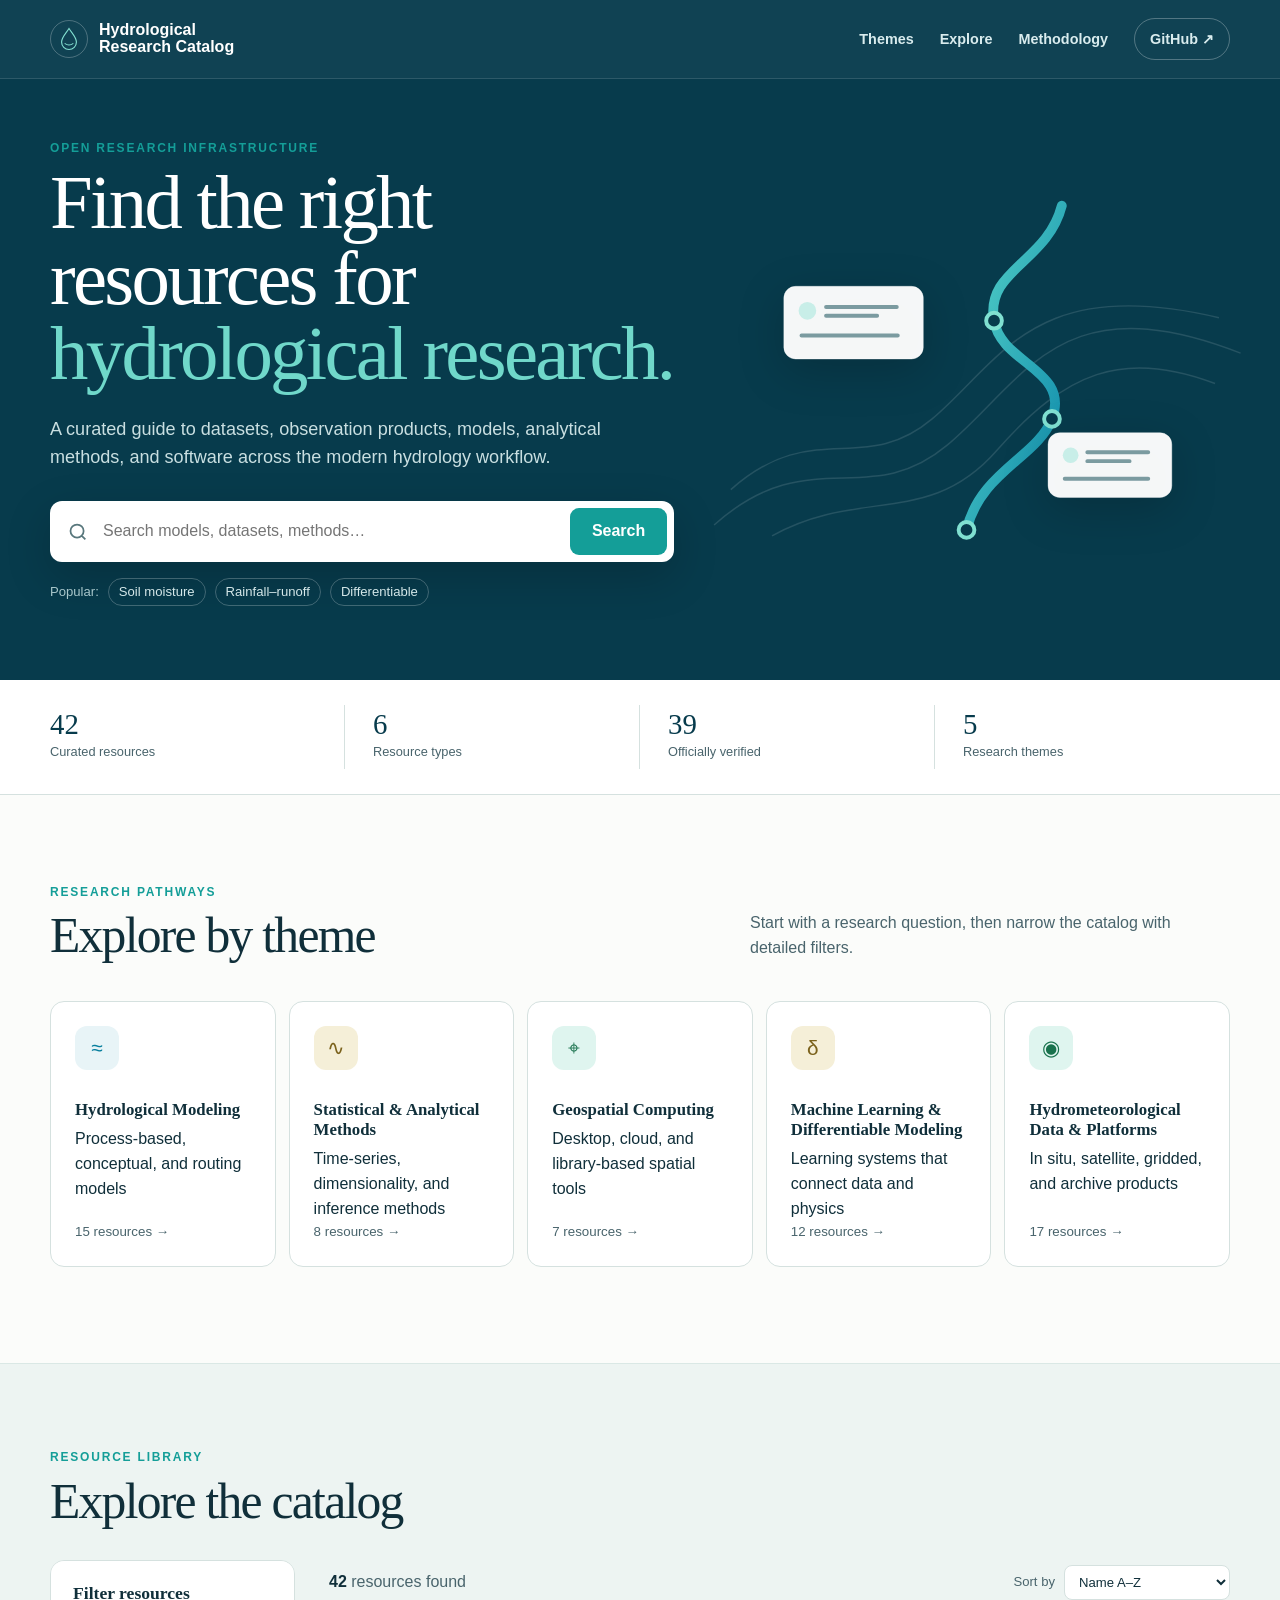
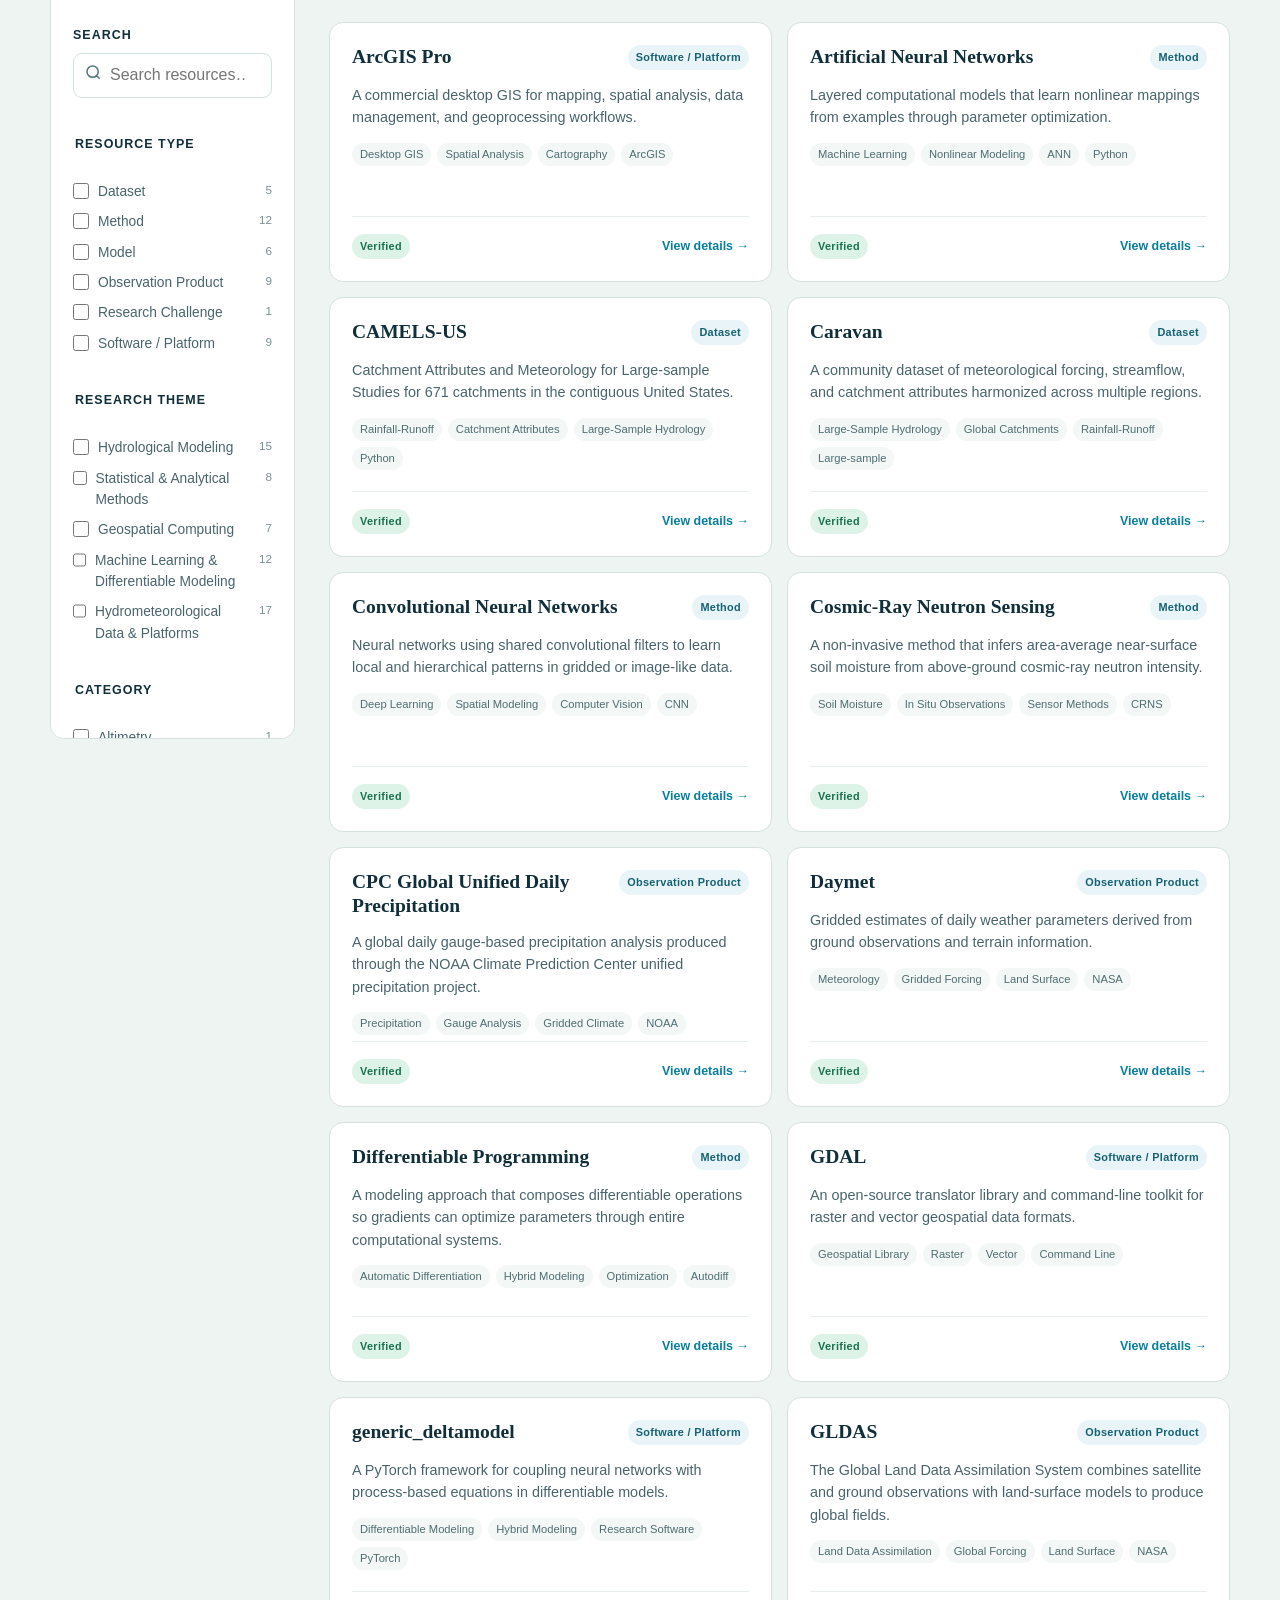
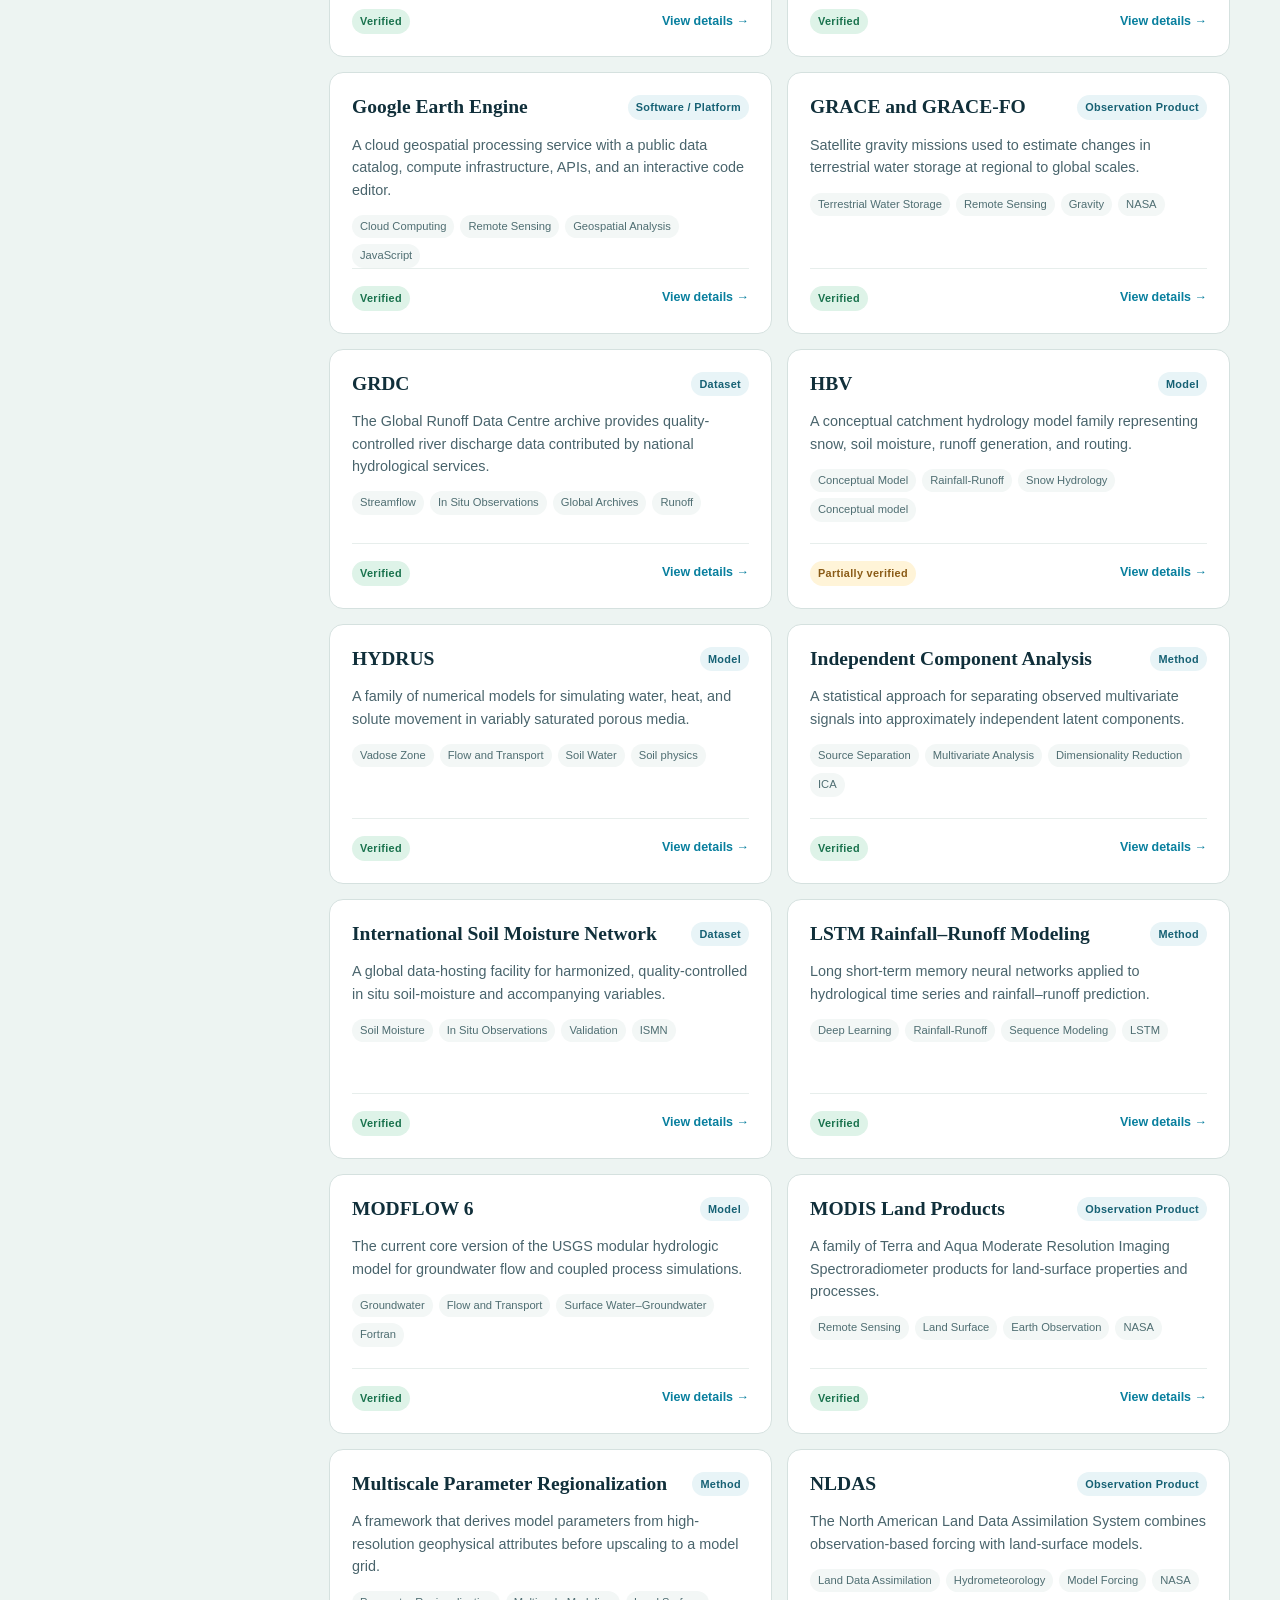
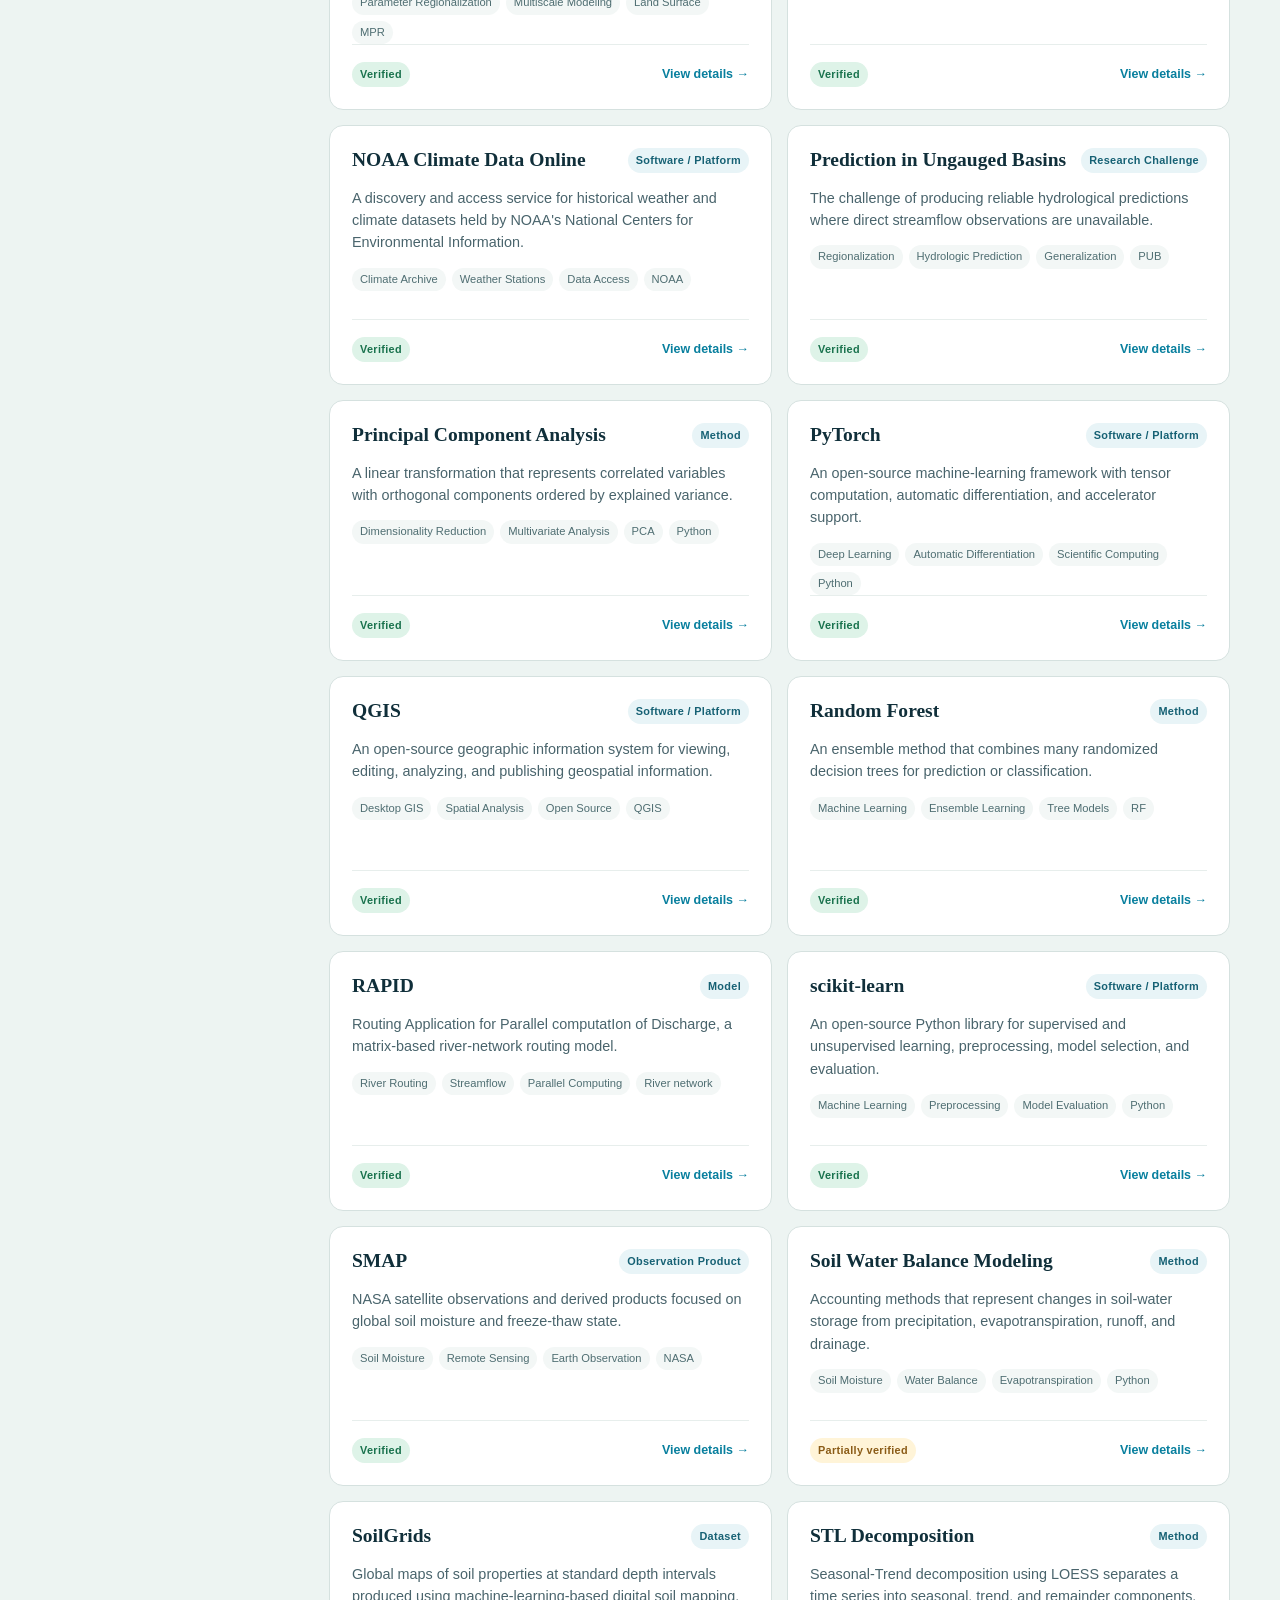
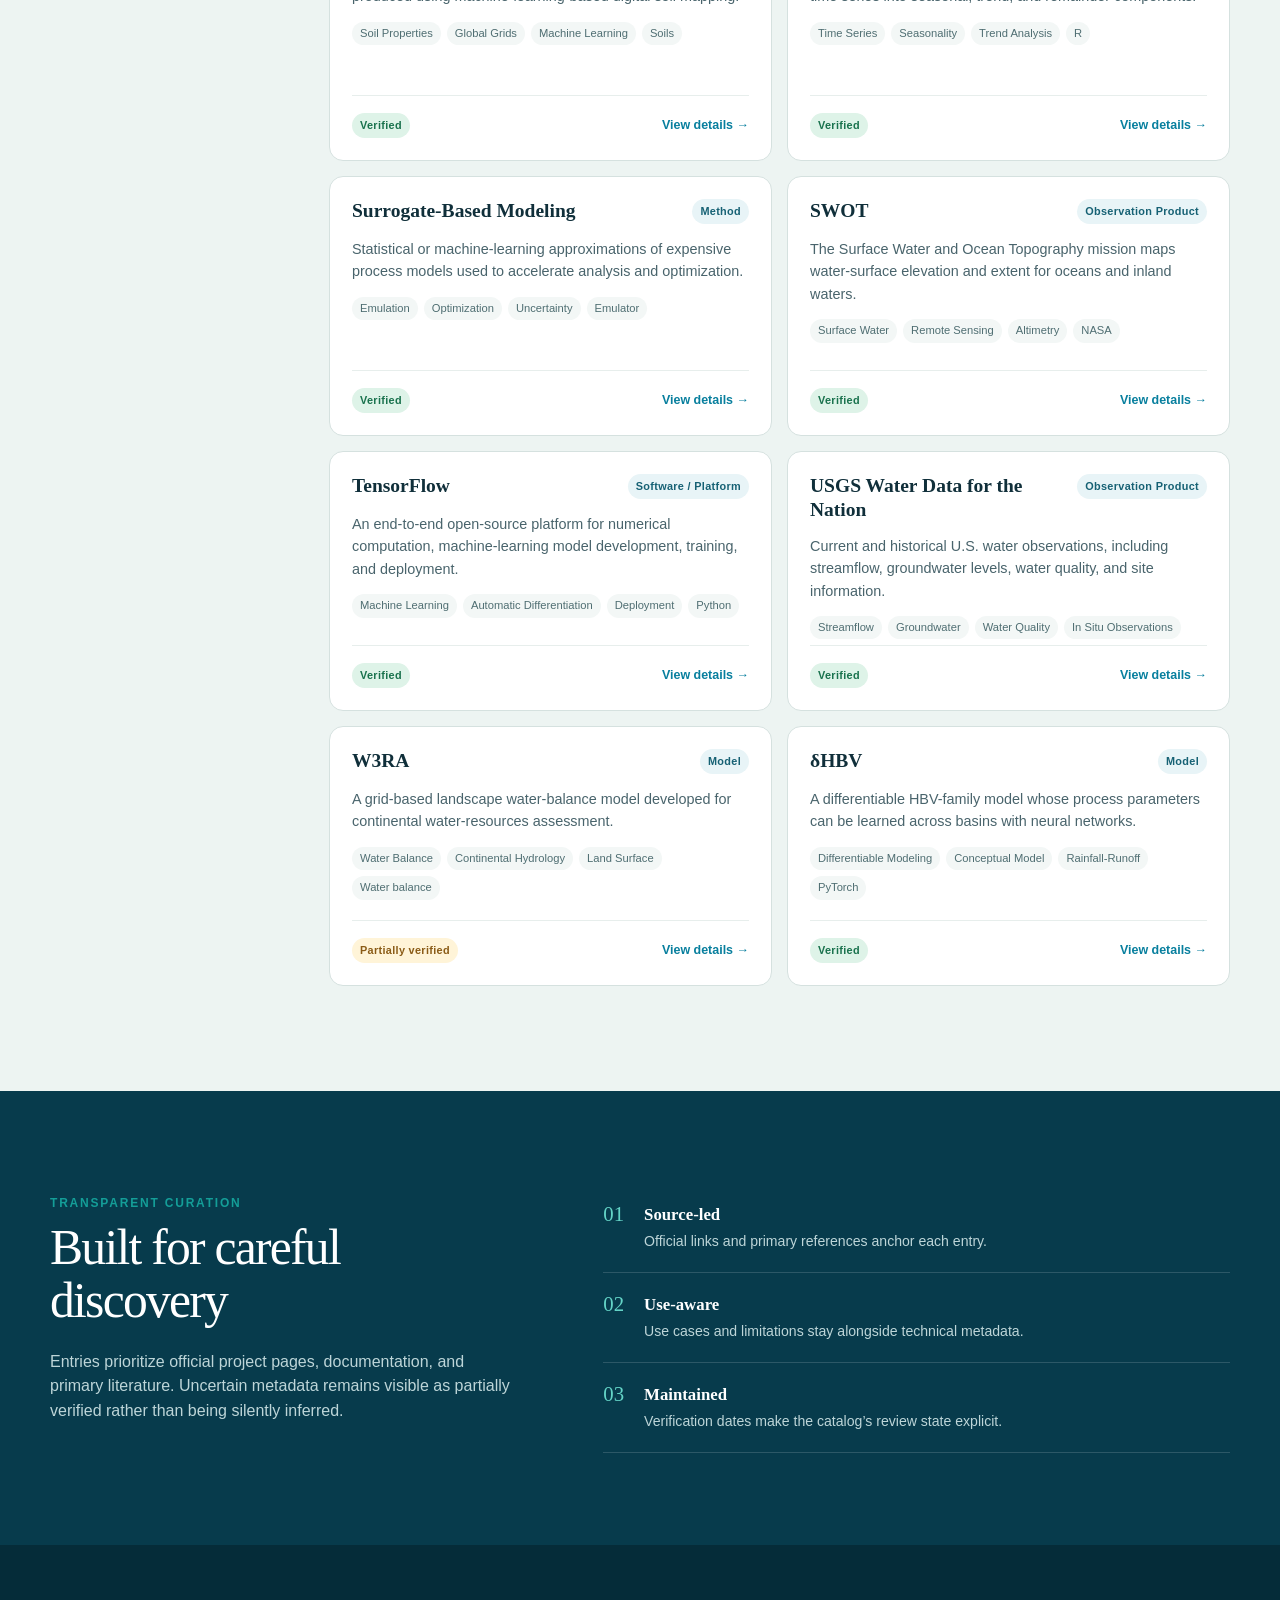
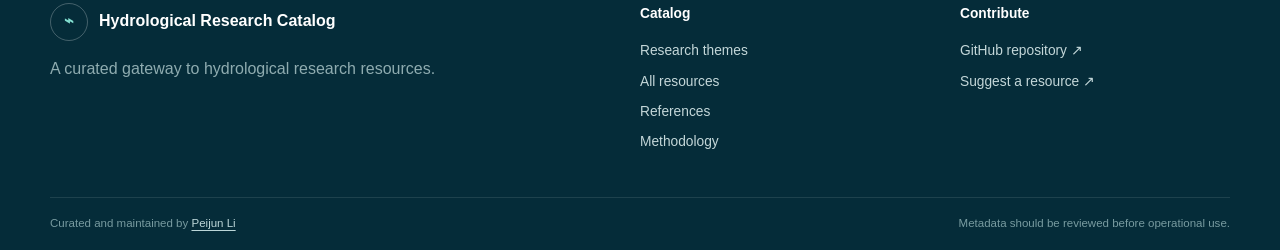
==== commit 370aad81: "feat: add AGU references and author attribution" ====
--- a/index.html
+++ b/index.html
@@ -197,6 +197,7 @@
           <strong>Catalog</strong>
           <a href="#themes">Research themes</a>
           <a href="#catalog">All resources</a>
+          <a href="./references.html">References</a>
           <a href="#methodology">Methodology</a>
         </div>
         <div>
@@ -206,7 +207,10 @@
         </div>
       </div>
       <div class="container footer-bottom">
-        <span>Hydrological Research Catalog</span>
+        <span>
+          Curated and maintained by
+          <a href="https://pjlicn.github.io/cv/" target="_blank" rel="noopener noreferrer">Peijun Li</a>
+        </span>
         <span>Metadata should be reviewed before operational use.</span>
       </div>
     </footer>
--- a/assets/css/styles.css
+++ b/assets/css/styles.css
@@ -215,6 +215,8 @@
 .footer-grid a { text-decoration: none; }
 .footer-grid a:hover { color: white; }
 .footer-bottom { padding-block: 17px; display: flex; justify-content: space-between; gap: 20px; color: #789ba0; border-top: 1px solid rgba(255,255,255,.1); font-size: .72rem; }
+.footer-bottom a { color: #bcd6d8; text-underline-offset: 3px; }
+.footer-bottom a:hover { color: white; }
 
 .backdrop { position: fixed; z-index: 80; inset: 0; background: rgba(1, 25, 33, .55); backdrop-filter: blur(3px); }
 .detail-backdrop { z-index: 90; }
@@ -238,6 +240,9 @@
 .detail-section ul { margin: 0; padding-left: 20px; color: var(--ink-soft); }
 .detail-section li + li { margin-top: 7px; }
 .detail-reference { overflow-wrap: anywhere; color: var(--ink-soft); font-size: .85rem; }
+.inline-citations { white-space: normal; }
+.inline-citations a { color: var(--blue); text-decoration: none; white-space: nowrap; }
+.inline-citations a:hover { text-decoration: underline; text-underline-offset: 3px; }
 .official-link {
   margin-top: 25px; padding: 12px 18px; display: inline-flex; align-items: center; gap: 9px;
   color: white; background: var(--teal); border-radius: 9px; text-decoration: none; font-weight: 750;
@@ -251,6 +256,29 @@
 .not-found-main .error-code { margin-bottom: -25px; color: rgba(112, 216, 202, .12); font: 500 clamp(8rem, 30vw, 15rem)/.7 var(--serif); }
 .not-found-main h1 { margin-bottom: 20px; font-size: clamp(2.5rem, 7vw, 4.6rem); line-height: 1; }
 .not-found-main section > p:not(.eyebrow, .error-code) { max-width: 570px; margin-inline: auto; color: #c4dadd; }
+
+.references-hero { padding-block: 82px 88px; color: white; background: var(--navy); }
+.references-page { scroll-behavior: auto; }
+.references-hero h1 { margin-bottom: 20px; font-size: clamp(3.5rem, 8vw, 6rem); line-height: .95; }
+.references-hero p:last-child { max-width: 660px; margin-bottom: 0; color: #c4dadd; font-size: 1.05rem; }
+.references-section { padding-block: 78px 105px; }
+.references-layout { display: grid; grid-template-columns: 220px 1fr; gap: 70px; align-items: start; }
+.references-layout aside { position: sticky; top: 110px; color: var(--ink-soft); font-size: .88rem; }
+.references-layout aside a { color: var(--blue); font-weight: 700; text-decoration: none; }
+.references-list { margin: 0; padding: 0; list-style: none; counter-reset: references; }
+.references-list li {
+  position: relative; padding: 0 0 25px 42px; margin-bottom: 25px;
+  border-bottom: 1px solid var(--line); scroll-margin-top: 120px; counter-increment: references;
+}
+.references-list li::before {
+  content: counter(references) "."; position: absolute; left: 0; top: 0;
+  color: var(--teal); font: 600 1rem var(--serif);
+}
+.references-list li:target { margin-inline: -18px; padding: 18px 18px 25px 60px; background: var(--mint); border-radius: 10px; }
+.references-list li:target::before { left: 18px; top: 18px; }
+.references-list p { margin-bottom: 8px; line-height: 1.7; }
+.references-list a { color: var(--blue); font-size: .78rem; font-weight: 750; text-decoration: none; }
+.references-list a:hover { text-decoration: underline; text-underline-offset: 3px; }
 
 @media (max-width: 1000px) {
   .theme-grid { grid-template-columns: repeat(3, 1fr); }
@@ -286,6 +314,8 @@
   .methodology-grid { grid-template-columns: 1fr; gap: 35px; }
   .footer-grid { grid-template-columns: 1fr 1fr; }
   .footer-grid > div:first-child { grid-column: 1 / -1; }
+  .references-layout { grid-template-columns: 1fr; gap: 38px; }
+  .references-layout aside { position: static; }
 }
 
 @media (max-width: 480px) {
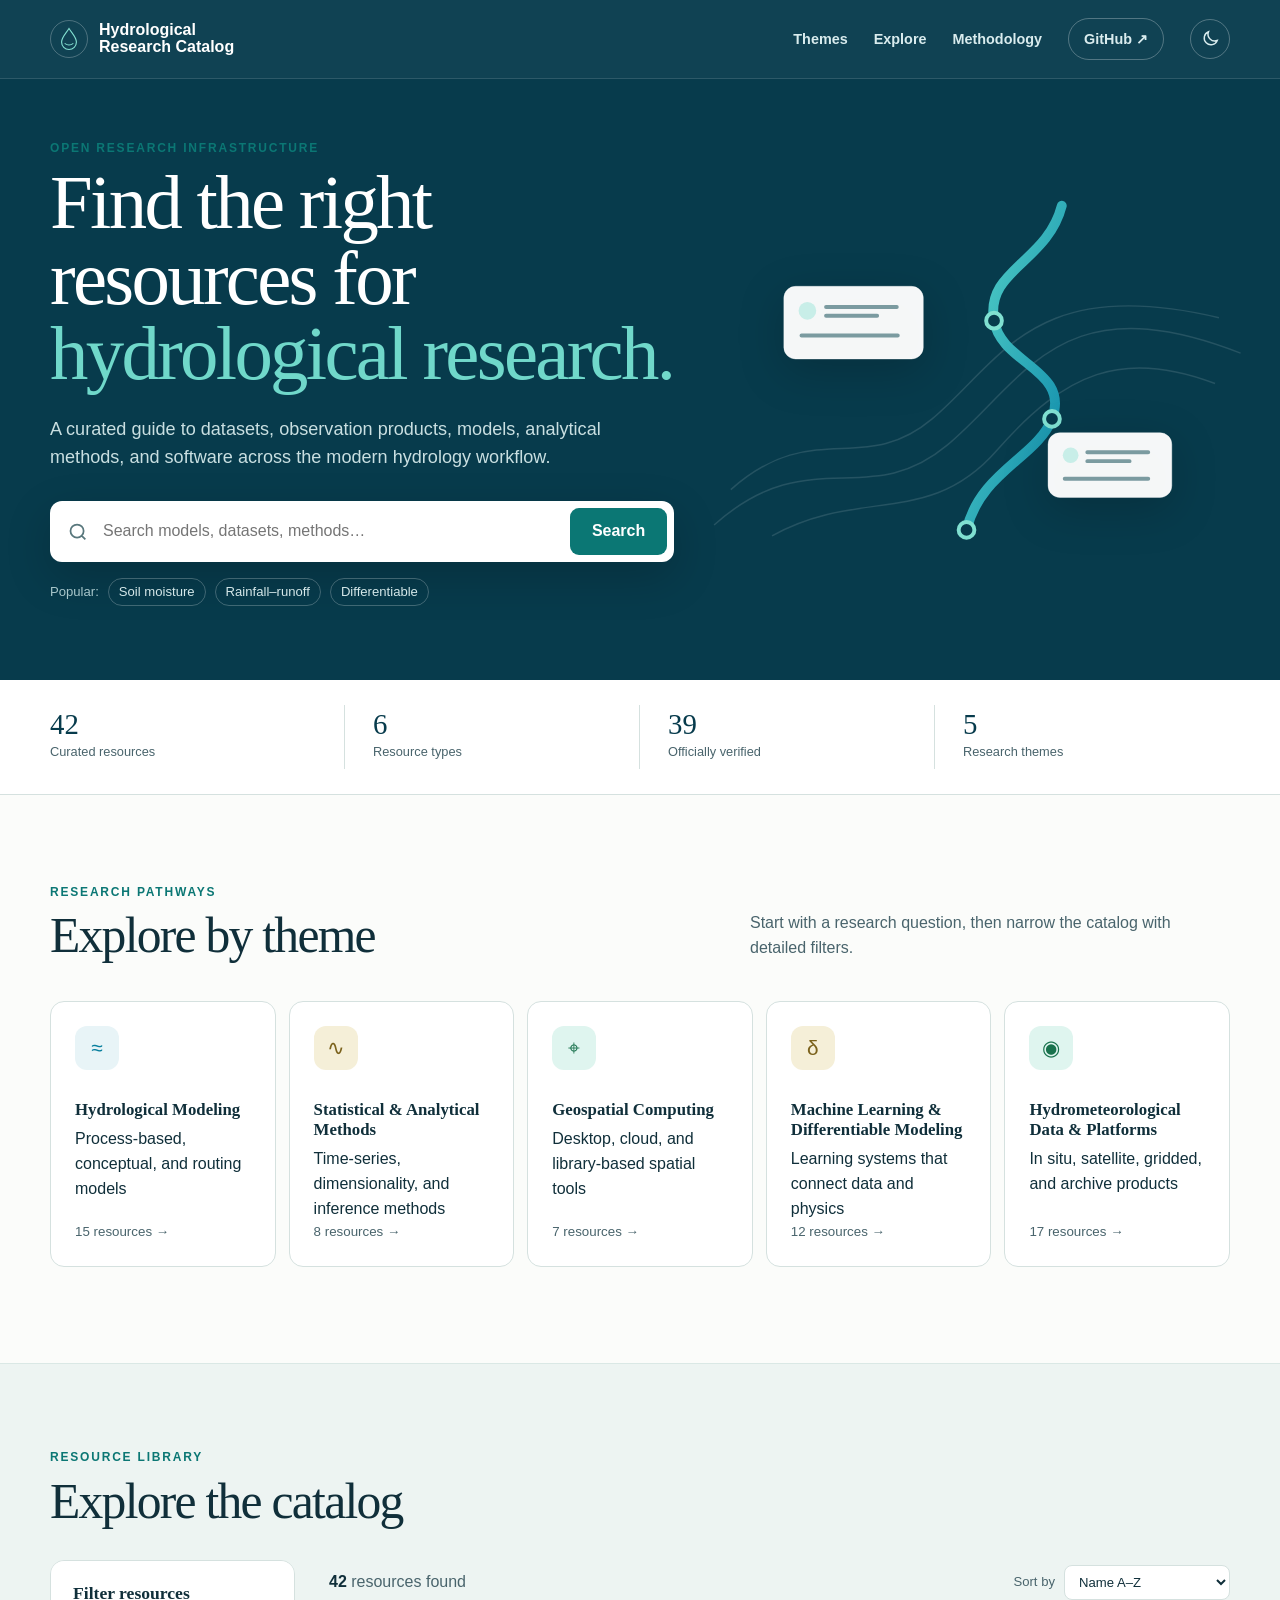
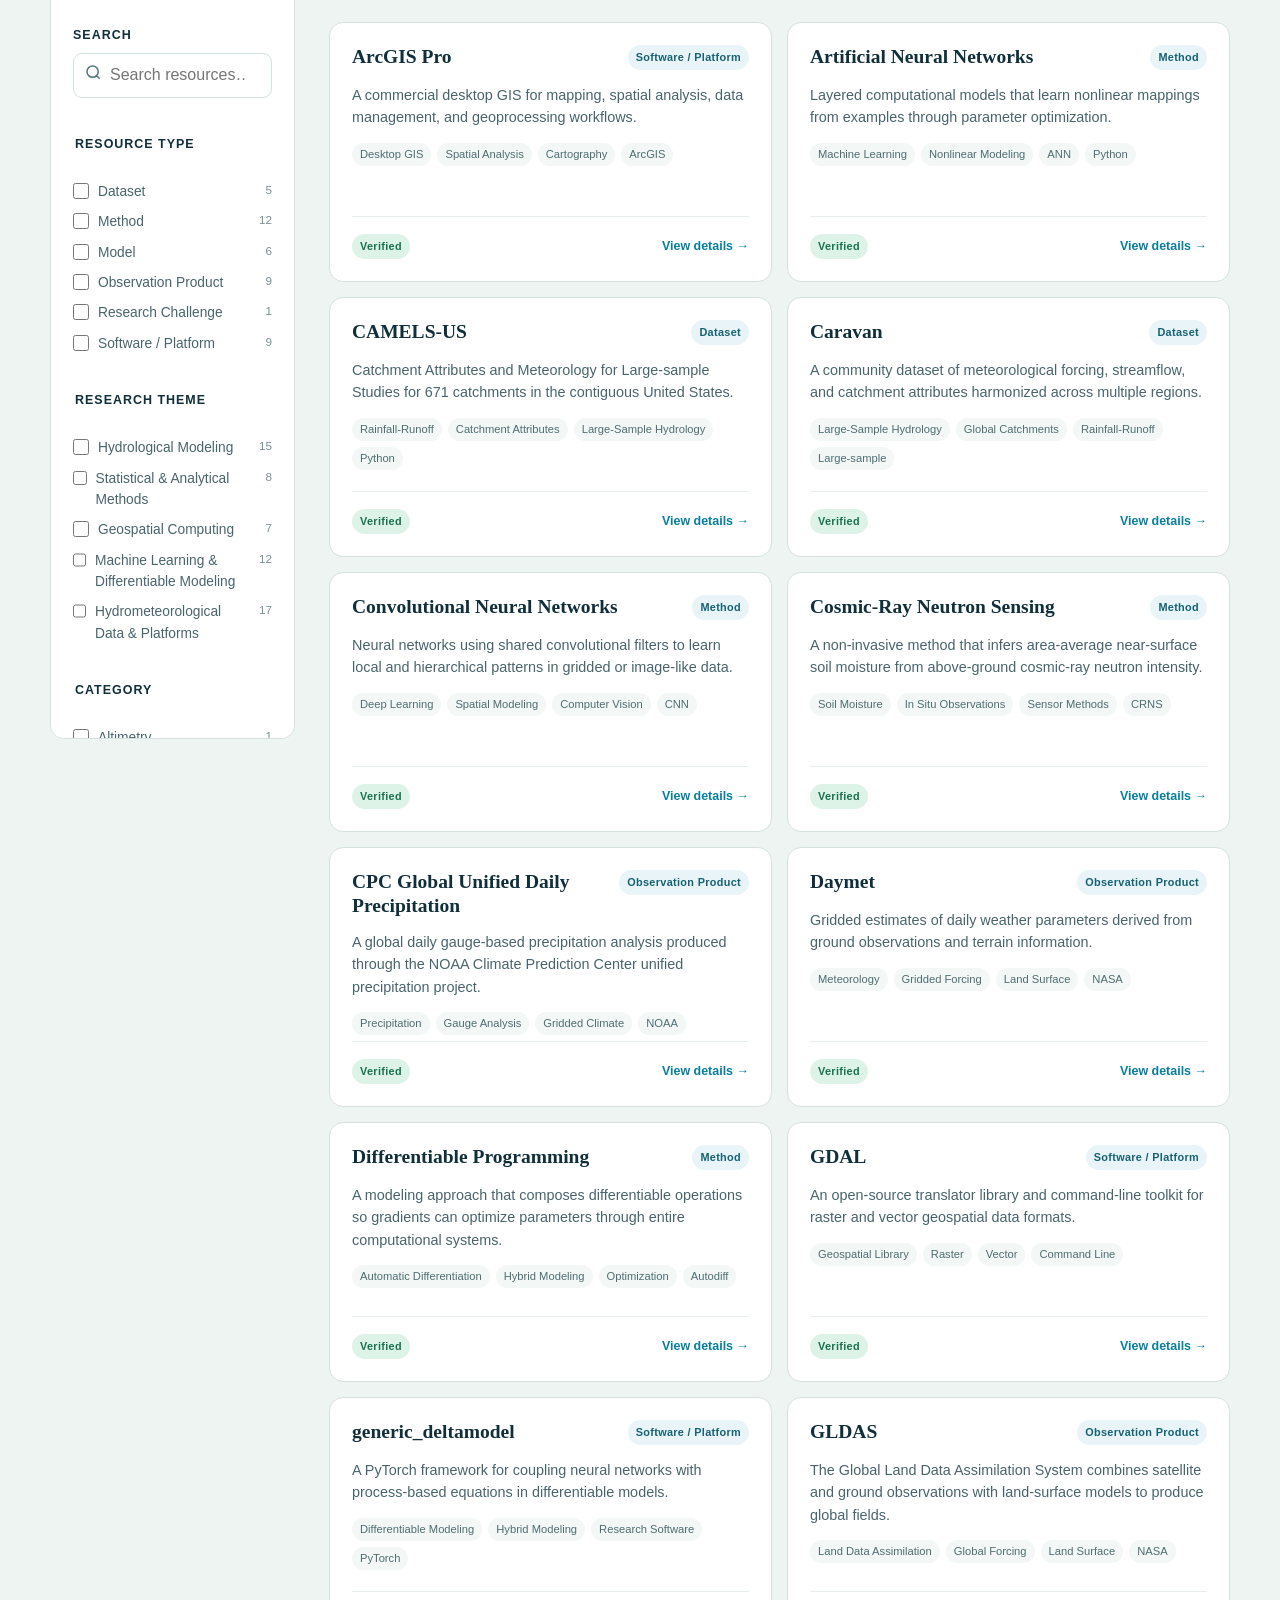
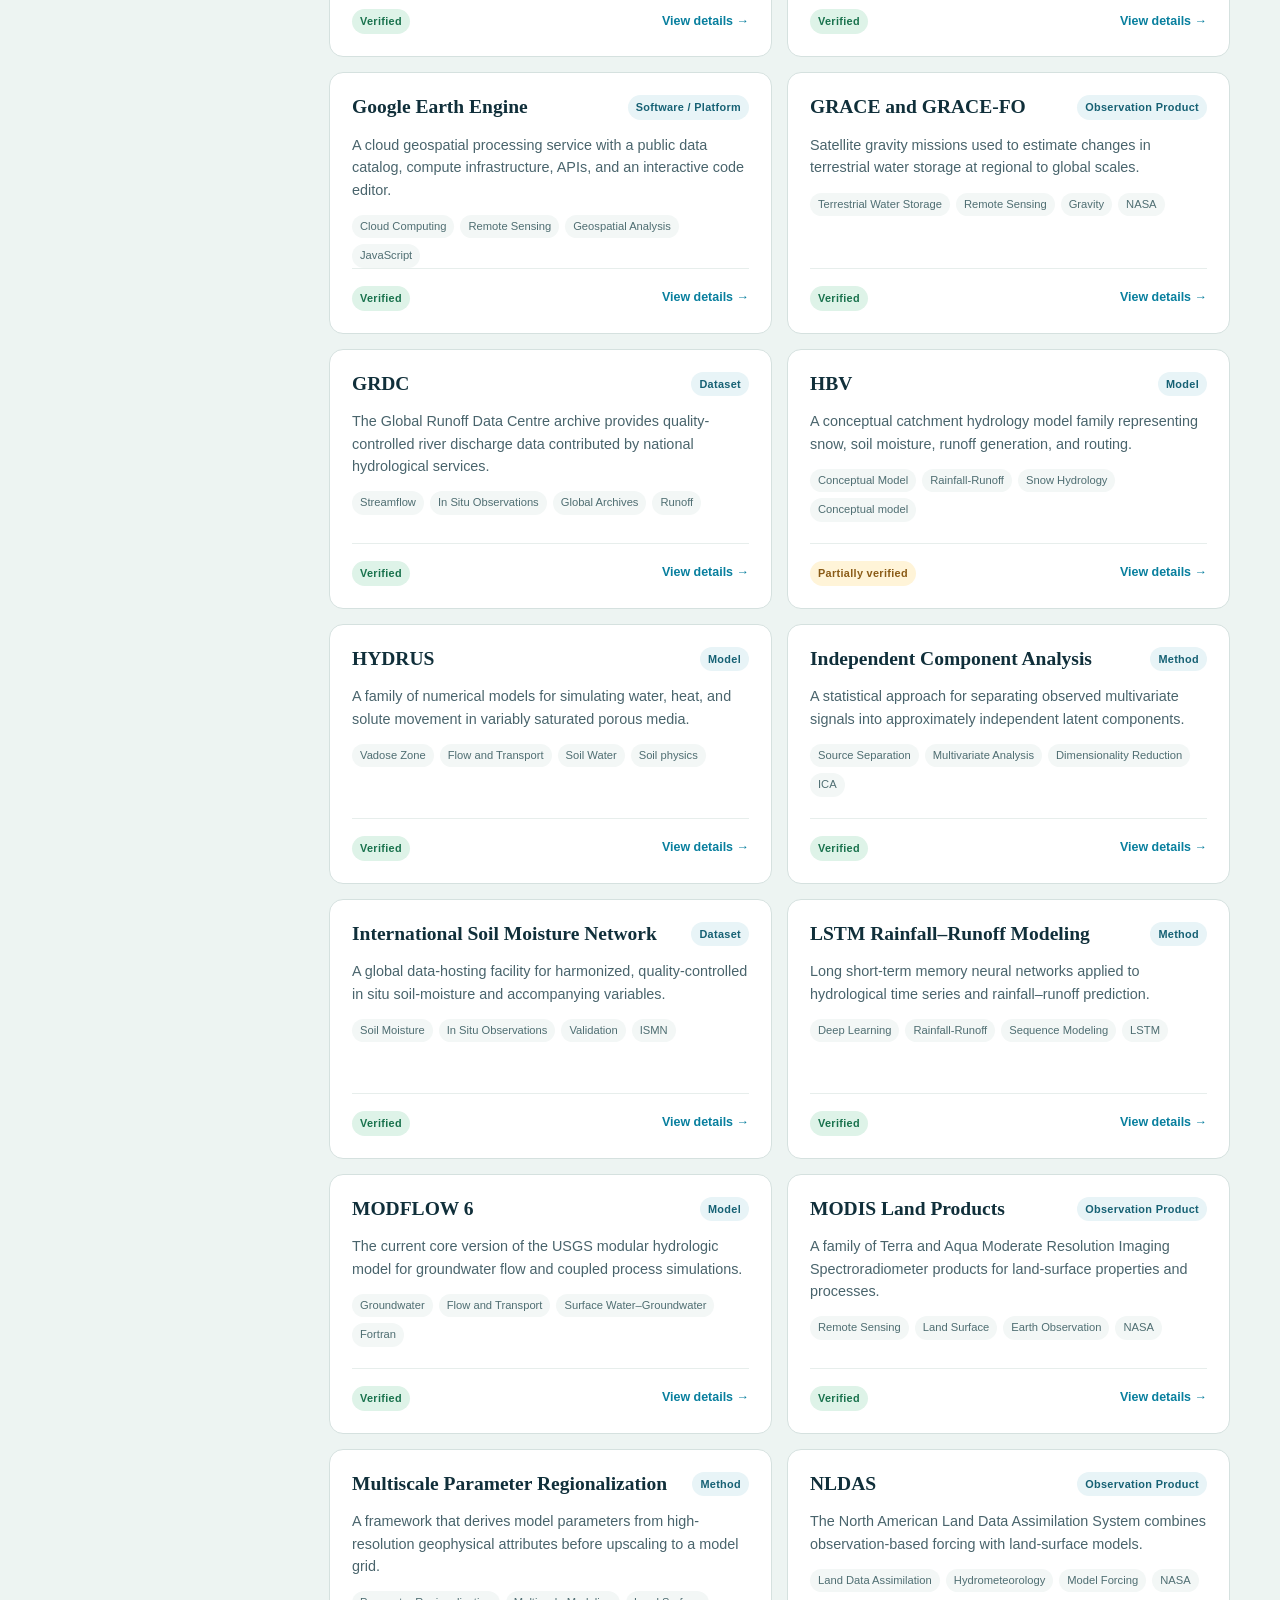
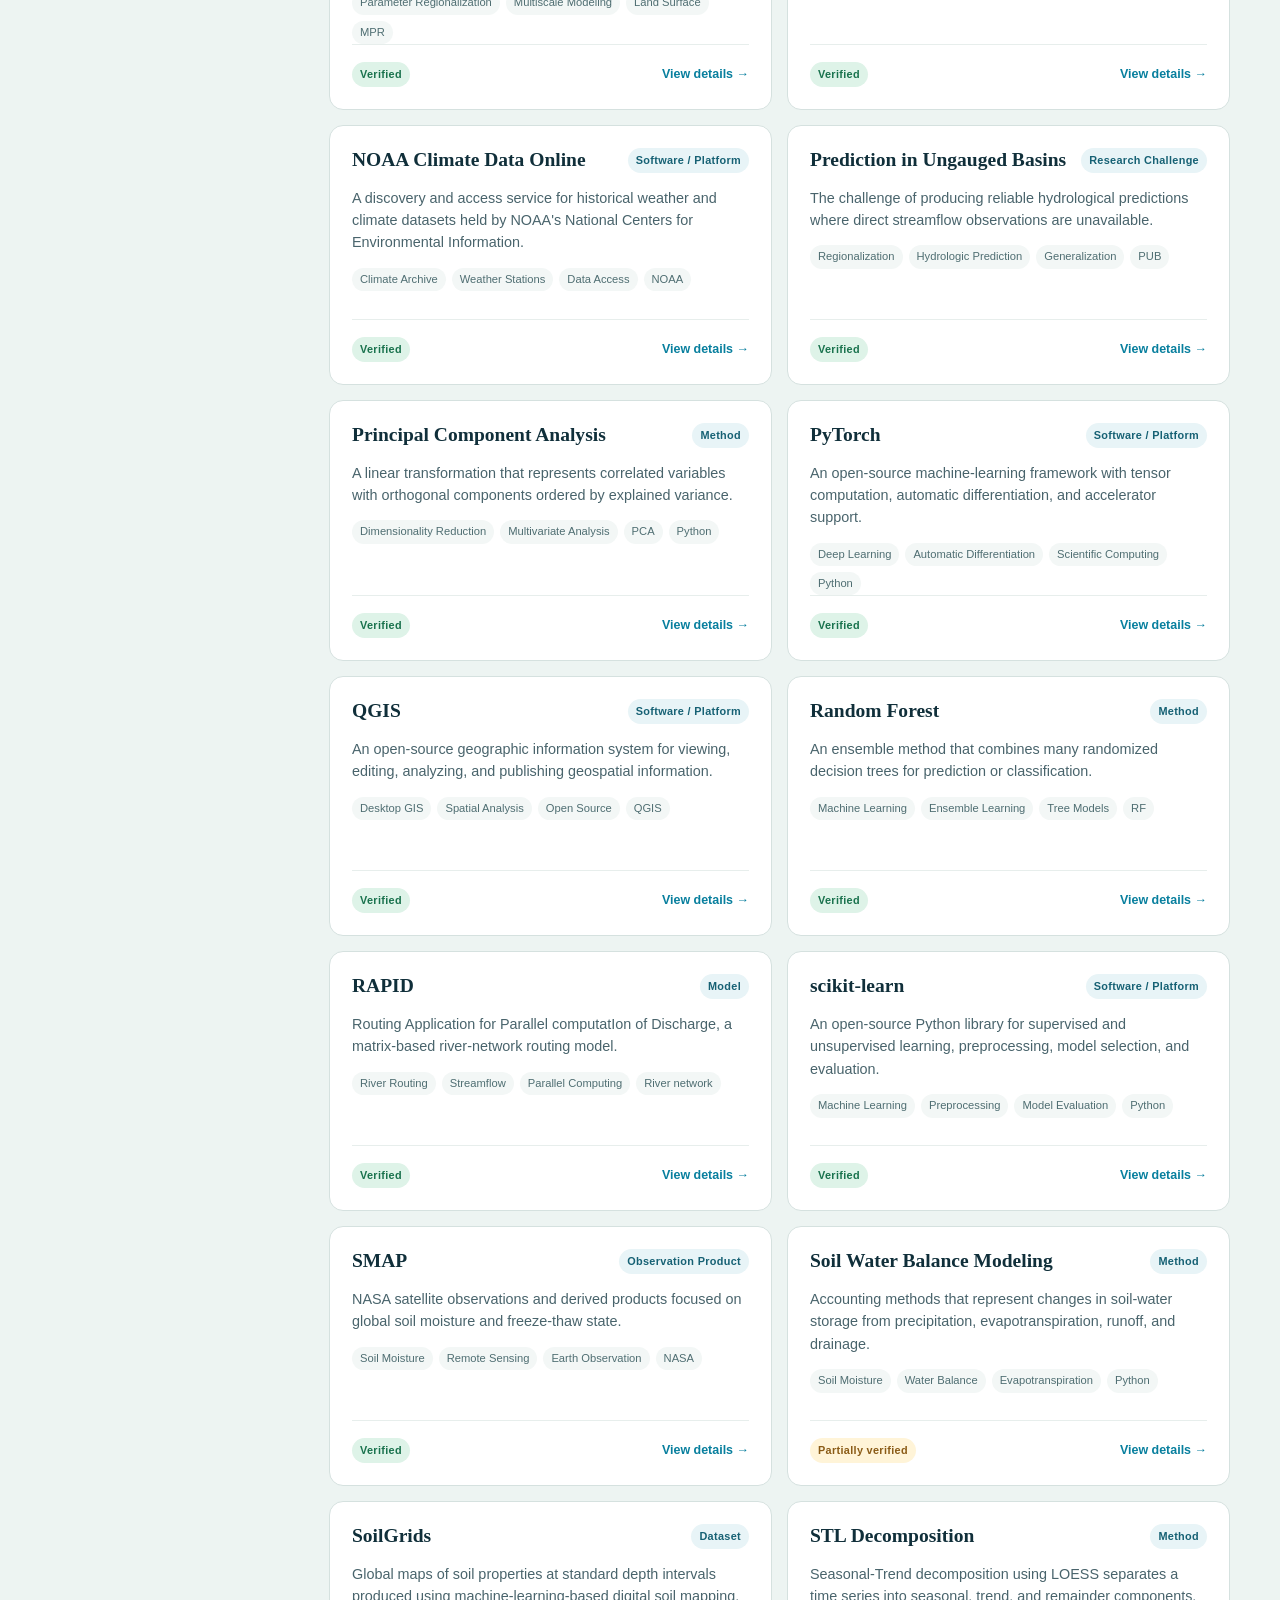
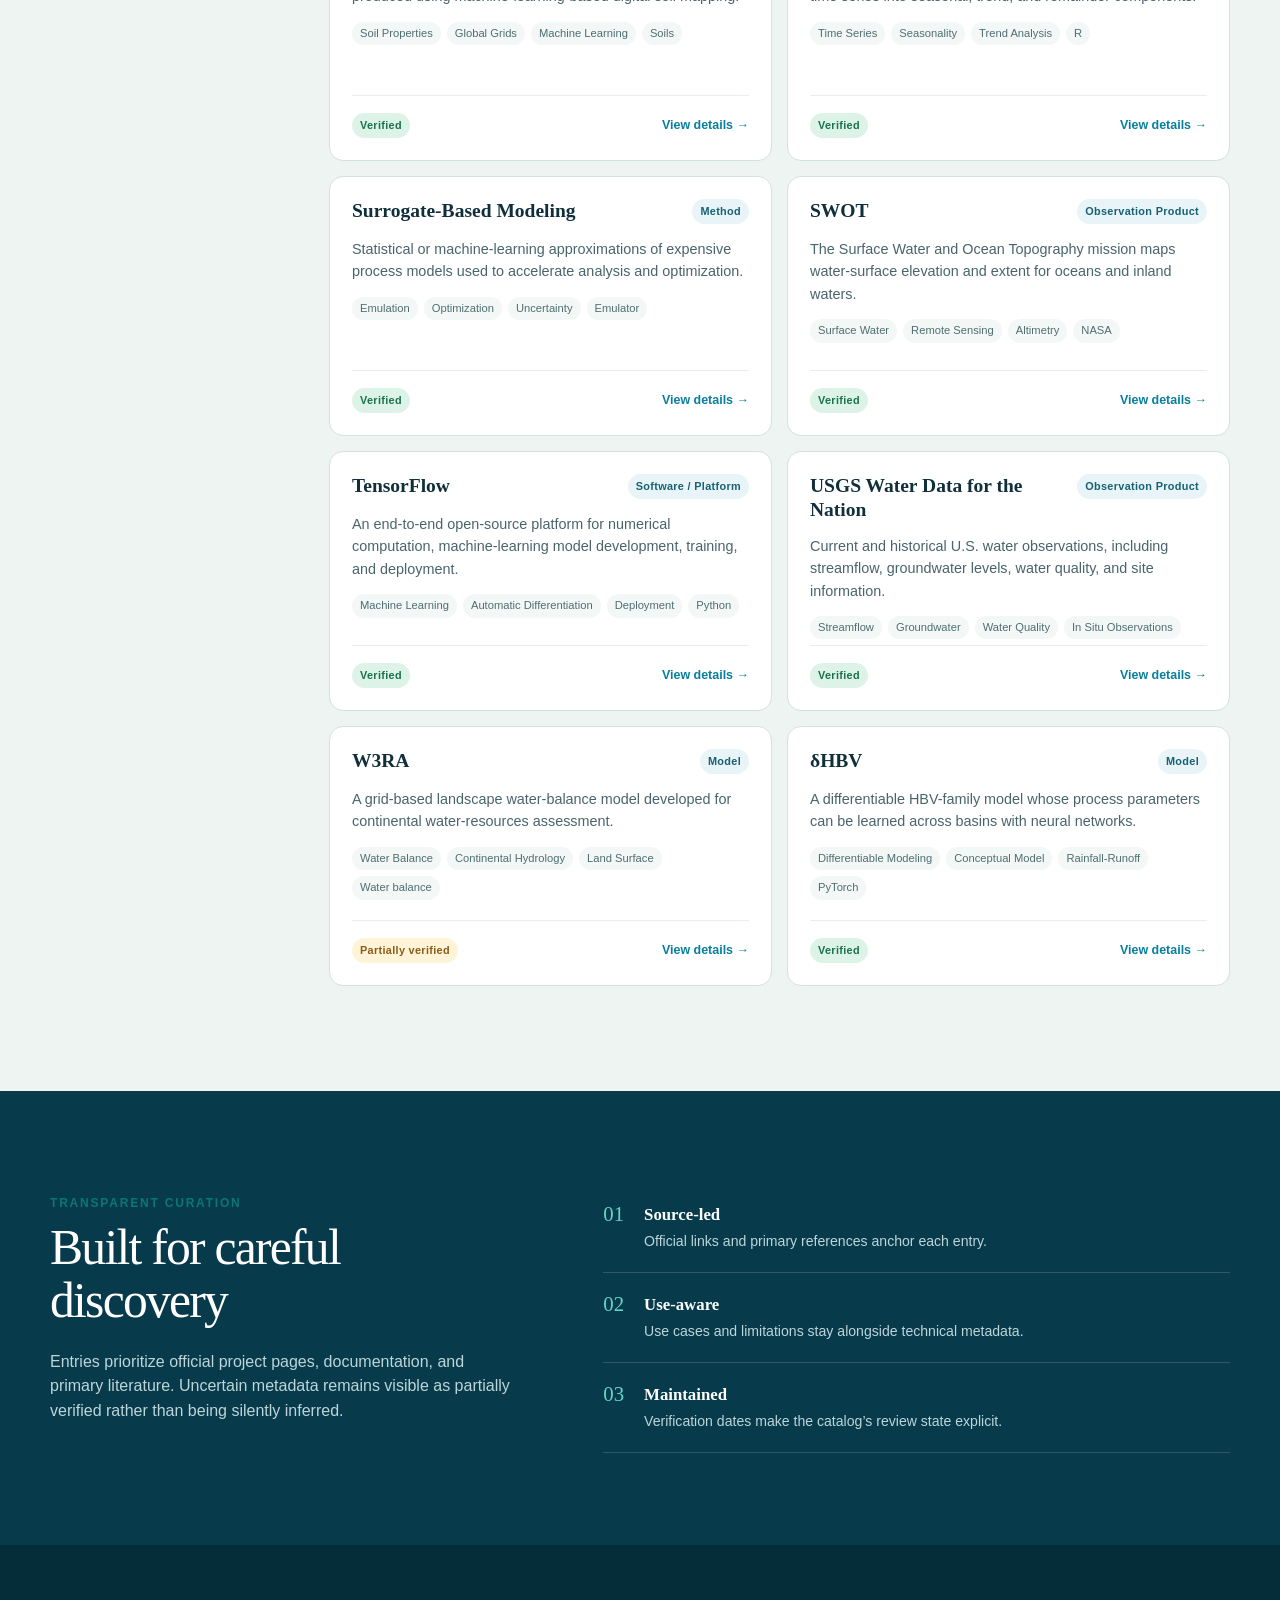
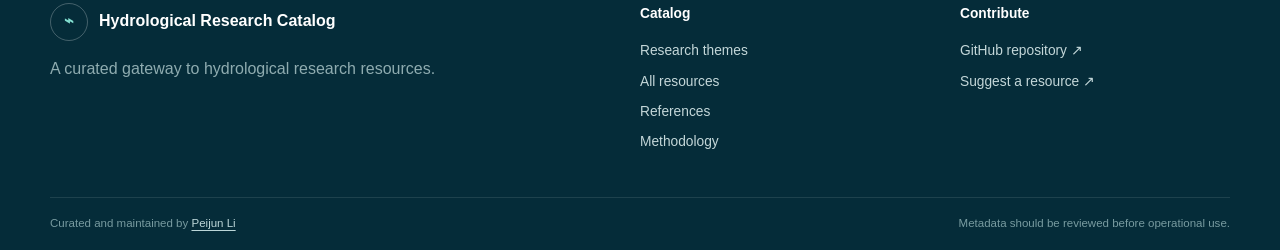
==== commit d6103219: "feat: add dark theme and detail references" ====
--- a/index.html
+++ b/index.html
@@ -10,6 +10,7 @@
       name="description"
       content="Explore verified datasets, observation products, models, methods, and software for hydrological research."
     >
+    <script src="./assets/js/theme.js"></script>
     <link rel="stylesheet" href="./assets/css/styles.css">
   </head>
   <body>
@@ -33,6 +34,15 @@
           <a class="repo-link" href="https://github.com/pjlicn/hydro-catalog" target="_blank" rel="noopener noreferrer">
             GitHub <span aria-hidden="true">↗</span>
           </a>
+          <button class="theme-toggle" type="button" data-theme-toggle aria-label="Switch color theme">
+            <svg class="theme-icon-sun" viewBox="0 0 24 24" aria-hidden="true">
+              <circle cx="12" cy="12" r="4"></circle>
+              <path d="M12 2v2m0 16v2M4.9 4.9l1.4 1.4m11.4 11.4 1.4 1.4M2 12h2m16 0h2M4.9 19.1l1.4-1.4M17.7 6.3l1.4-1.4"></path>
+            </svg>
+            <svg class="theme-icon-moon" viewBox="0 0 24 24" aria-hidden="true">
+              <path d="M20.5 14.5A8.5 8.5 0 0 1 9.5 3.5a8.5 8.5 0 1 0 11 11Z"></path>
+            </svg>
+          </button>
         </nav>
       </div>
     </header>
--- a/assets/css/styles.css
+++ b/assets/css/styles.css
@@ -1,9 +1,10 @@
 :root {
+  color-scheme: light;
   --ink: #102f3a;
   --ink-soft: #49646c;
   --navy: #073b4c;
   --blue: #087f9e;
-  --teal: #149e98;
+  --teal: #0b7774;
   --mint: #dff5ef;
   --sky: #e8f4f7;
   --sand: #f3f1e9;
@@ -15,6 +16,28 @@
   --warning-bg: #fff4d8;
   --success: #19724d;
   --success-bg: #def3e8;
+  --surface: #ffffff;
+  --surface-muted: #edf4f2;
+  --surface-subtle: #f3f7f6;
+  --catalog-line: #dae8e5;
+  --divider: #e7eeec;
+  --heading-accent: #073b4c;
+  --input-icon: #58777c;
+  --muted-count: #799095;
+  --type-ink: #166174;
+  --tag-ink: #4f6e72;
+  --warm-ink: #7b621c;
+  --warm-bg: #f5efd8;
+  --neutral-status: #6d6674;
+  --neutral-status-bg: #eeeaf1;
+  --error-ink: #714d0e;
+  --error-bg: #fff8e7;
+  --error-line: #e4cb91;
+  --hover-line: #93bfbc;
+  --focus: #5ad4ca;
+  --action-bg: #0b7774;
+  --visual-card: rgba(255,255,255,.96);
+  --visual-detail: #7b9ba0;
   --shadow: 0 18px 55px rgba(7, 59, 76, 0.1);
   --shadow-soft: 0 8px 28px rgba(7, 59, 76, 0.08);
   --radius-lg: 24px;
@@ -24,6 +47,48 @@
   --max: 1180px;
 }
 
+[data-theme="dark"] {
+  color-scheme: dark;
+  --ink: #e6f0f1;
+  --ink-soft: #abc1c5;
+  --blue: #58c8df;
+  --teal: #48c9bc;
+  --mint: #173f3b;
+  --sky: #173c46;
+  --sand: #263129;
+  --paper: #0d2027;
+  --line: #2d4a51;
+  --line-strong: #4d747b;
+  --warning: #f0c575;
+  --warning-bg: #493a1e;
+  --success: #7bd8a9;
+  --success-bg: #193f31;
+  --surface: #142b33;
+  --surface-muted: #10272e;
+  --surface-subtle: #1b343b;
+  --catalog-line: #29464d;
+  --divider: #29464d;
+  --heading-accent: #7bd5e0;
+  --input-icon: #91adb2;
+  --muted-count: #91a9ad;
+  --type-ink: #83d5e6;
+  --tag-ink: #b7ced1;
+  --warm-ink: #efd88a;
+  --warm-bg: #443b21;
+  --neutral-status: #d0c7d5;
+  --neutral-status-bg: #3a3340;
+  --error-ink: #f1cf89;
+  --error-bg: #3c321d;
+  --error-line: #735f31;
+  --hover-line: #5a8c8b;
+  --focus: #77e4d7;
+  --action-bg: #08736f;
+  --visual-card: rgba(20,43,51,.97);
+  --visual-detail: #a8c0c4;
+  --shadow: 0 18px 55px rgba(0, 0, 0, .3);
+  --shadow-soft: 0 8px 28px rgba(0, 0, 0, .25);
+}
+
 * { box-sizing: border-box; }
 html { scroll-behavior: smooth; }
 body {
@@ -37,7 +102,7 @@
 button, input, select { font: inherit; }
 button, a { -webkit-tap-highlight-color: transparent; }
 button:focus-visible, a:focus-visible, input:focus-visible, select:focus-visible, [tabindex]:focus-visible {
-  outline: 3px solid #5ad4ca;
+  outline: 3px solid var(--focus);
   outline-offset: 3px;
 }
 .container { width: min(calc(100% - 40px), var(--max)); margin-inline: auto; }
@@ -74,6 +139,16 @@
 nav a { color: #d9ecee; text-decoration: none; font-size: .9rem; font-weight: 600; }
 nav a:hover { color: white; }
 nav .repo-link { padding: 9px 15px; border: 1px solid rgba(255,255,255,.28); border-radius: 999px; }
+.theme-toggle {
+  width: 40px; height: 40px; padding: 0; display: grid; place-items: center; flex: 0 0 auto;
+  color: #d9ecee; background: transparent; border: 1px solid rgba(255,255,255,.28);
+  border-radius: 50%; cursor: pointer;
+}
+.theme-toggle:hover { color: white; border-color: #70d8ca; }
+.theme-toggle svg { width: 19px; height: 19px; fill: none; stroke: currentColor; stroke-width: 1.8; stroke-linecap: round; }
+.theme-icon-sun { display: none; }
+[data-theme="dark"] .theme-icon-sun { display: block; }
+[data-theme="dark"] .theme-icon-moon { display: none; }
 
 .hero { overflow: hidden; color: white; background: var(--navy); }
 .hero-grid { min-height: 555px; display: grid; grid-template-columns: 1.1fr .9fr; align-items: center; gap: 45px; padding-block: 62px 74px; }
@@ -82,12 +157,12 @@
 .hero-intro { max-width: 650px; margin-bottom: 30px; color: #c9dfe1; font-size: 1.13rem; }
 .hero-search {
   max-width: 665px; padding: 7px 7px 7px 17px; display: grid; grid-template-columns: 24px 1fr auto; align-items: center; gap: 10px;
-  background: white; border-radius: 12px; box-shadow: 0 15px 45px rgba(0,0,0,.18);
-}
-.hero-search svg, .input-with-icon svg { width: 21px; fill: none; stroke: #58777c; stroke-width: 2; }
-.hero-search input { min-width: 0; padding: 10px 2px; border: 0; outline: 0; color: var(--ink); }
+  background: var(--surface); border-radius: 12px; box-shadow: 0 15px 45px rgba(0,0,0,.18);
+}
+.hero-search svg, .input-with-icon svg { width: 21px; fill: none; stroke: var(--input-icon); stroke-width: 2; }
+.hero-search input { min-width: 0; padding: 10px 2px; border: 0; outline: 0; color: var(--ink); background: transparent; }
 .hero-search button {
-  padding: 11px 22px; color: white; background: var(--teal); border: 0; border-radius: 9px; font-weight: 750; cursor: pointer;
+  padding: 11px 22px; color: white; background: var(--action-bg); border: 0; border-radius: 9px; font-weight: 750; cursor: pointer;
 }
 .popular-searches { margin-top: 16px; display: flex; flex-wrap: wrap; gap: 9px; align-items: center; color: #a9c7cb; font-size: .82rem; }
 .popular-searches button {
@@ -100,16 +175,16 @@
 .hero-visual circle { fill: #073b4c; stroke: #80e0d1; stroke-width: 4; }
 .visual-card { transform: translate(66px, 95px); filter: drop-shadow(0 12px 22px rgba(0,0,0,.18)); }
 .visual-card.card-b { transform: translate(335px, 244px); }
-.visual-card rect { fill: rgba(255,255,255,.96); stroke: rgba(255,255,255,.35); }
+.visual-card rect { fill: var(--visual-card); stroke: rgba(255,255,255,.35); }
 .visual-card circle { fill: #c8eee8; stroke: none; }
-.visual-card path { fill: none; stroke: #7b9ba0; stroke-width: 4; stroke-linecap: round; }
-
-.stats-band { background: white; border-bottom: 1px solid var(--line); }
+.visual-card path { fill: none; stroke: var(--visual-detail); stroke-width: 4; stroke-linecap: round; }
+
+.stats-band { background: var(--surface); border-bottom: 1px solid var(--line); }
 .stats-grid { display: grid; grid-template-columns: repeat(4, 1fr); padding-block: 25px; }
 .stats-grid div { padding: 5px 28px; border-right: 1px solid var(--line); }
 .stats-grid div:first-child { padding-left: 0; }
 .stats-grid div:last-child { border: 0; }
-.stats-grid strong { display: block; color: var(--navy); font: 500 1.8rem/1 var(--serif); }
+.stats-grid strong { display: block; color: var(--heading-accent); font: 500 1.8rem/1 var(--serif); }
 .stats-grid span { color: var(--ink-soft); font-size: .8rem; }
 
 .themes-section { padding-block: 90px 96px; }
@@ -118,7 +193,7 @@
 .theme-grid { display: grid; grid-template-columns: repeat(5, 1fr); gap: 13px; }
 .theme-card {
   min-height: 220px; padding: 24px; display: flex; flex-direction: column; align-items: flex-start;
-  color: var(--ink); background: white; border: 1px solid var(--line); border-radius: var(--radius);
+  color: var(--ink); background: var(--surface); border: 1px solid var(--line); border-radius: var(--radius);
   text-align: left; cursor: pointer; transition: transform .2s ease, box-shadow .2s ease, border-color .2s ease;
 }
 .theme-card:hover { transform: translateY(-4px); box-shadow: var(--shadow-soft); border-color: var(--line-strong); }
@@ -126,29 +201,29 @@
   width: 44px; height: 44px; margin-bottom: 30px; display: grid; place-items: center;
   color: var(--blue); background: var(--sky); border-radius: 12px; font-size: 1.3rem;
 }
-.theme-card:nth-child(2) .theme-icon, .theme-card:nth-child(4) .theme-icon { color: #7b621c; background: #f5efd8; }
+.theme-card:nth-child(2) .theme-icon, .theme-card:nth-child(4) .theme-icon { color: var(--warm-ink); background: var(--warm-bg); }
 .theme-card:nth-child(3) .theme-icon, .theme-card:nth-child(5) .theme-icon { color: var(--success); background: var(--mint); }
 .theme-card strong { margin-bottom: 7px; font-family: var(--serif); font-size: 1.05rem; line-height: 1.2; }
 .theme-card small { margin-top: auto; color: var(--ink-soft); }
 
-.catalog-section { padding-block: 86px 105px; background: #edf4f2; border-top: 1px solid #dae8e5; }
+.catalog-section { padding-block: 86px 105px; background: var(--surface-muted); border-top: 1px solid var(--catalog-line); }
 .catalog-intro { margin-bottom: 32px; }
 .catalog-layout { display: grid; grid-template-columns: 245px 1fr; gap: 34px; align-items: start; }
 .filter-panel {
   position: sticky; top: 101px; max-height: calc(100vh - 121px); padding: 22px; overflow-y: auto;
-  background: white; border: 1px solid var(--line); border-radius: var(--radius);
+  background: var(--surface); border: 1px solid var(--line); border-radius: var(--radius);
 }
 .filter-panel-head { display: flex; align-items: center; justify-content: space-between; }
 .filter-panel h3 { margin-bottom: 18px; font: 600 1.1rem var(--serif); }
 .filter-search label, .filter-group legend { color: var(--ink); font-size: .78rem; font-weight: 800; text-transform: uppercase; letter-spacing: .08em; }
 .input-with-icon { margin-top: 6px; padding: 9px 10px; display: grid; grid-template-columns: 19px 1fr; gap: 7px; border: 1px solid var(--line); border-radius: 9px; }
 .input-with-icon svg { width: 18px; }
-.input-with-icon input { min-width: 0; padding: 0; border: 0; outline: none; color: var(--ink); }
+.input-with-icon input { min-width: 0; padding: 0; border: 0; outline: none; color: var(--ink); background: transparent; }
 .filter-group { margin: 19px 0 0; padding: 18px 0 0; border: 0; border-top: 1px solid var(--line); }
 .filter-group legend { width: 100%; padding-top: 18px; }
 .filter-option { margin-top: 9px; display: flex; align-items: flex-start; gap: 9px; color: var(--ink-soft); font-size: .86rem; cursor: pointer; }
 .filter-option input { width: 16px; height: 16px; margin: 2px 0 0; accent-color: var(--teal); }
-.filter-option span:last-child { margin-left: auto; color: #799095; font-size: .73rem; }
+.filter-option span:last-child { margin-left: auto; color: var(--muted-count); font-size: .73rem; }
 .clear-button {
   width: 100%; margin-top: 22px; padding: 9px; color: var(--blue); background: transparent;
   border: 1px solid var(--line-strong); border-radius: 8px; font-weight: 700; cursor: pointer;
@@ -157,43 +232,43 @@
 .active-filters { display: flex; flex-wrap: wrap; gap: 7px; }
 .active-filters:not(:empty) { margin-bottom: 15px; }
 .filter-chip {
-  padding: 5px 9px; display: inline-flex; align-items: center; gap: 7px; color: var(--navy);
-  background: white; border: 1px solid var(--line-strong); border-radius: 999px; font-size: .78rem; cursor: pointer;
+  padding: 5px 9px; display: inline-flex; align-items: center; gap: 7px; color: var(--ink);
+  background: var(--surface); border: 1px solid var(--line-strong); border-radius: 999px; font-size: .78rem; cursor: pointer;
 }
 .filter-chip span { color: var(--ink-soft); font-size: 1rem; line-height: 1; }
 .results-toolbar { min-height: 44px; display: flex; align-items: center; justify-content: space-between; gap: 20px; }
 .results-toolbar p { margin: 0; color: var(--ink-soft); }
 .results-toolbar p strong { color: var(--ink); }
 .results-toolbar label { display: flex; align-items: center; gap: 9px; color: var(--ink-soft); font-size: .82rem; }
-.results-toolbar select { padding: 8px 30px 8px 10px; color: var(--ink); background: white; border: 1px solid var(--line); border-radius: 8px; }
+.results-toolbar select { padding: 8px 30px 8px 10px; color: var(--ink); background: var(--surface); border: 1px solid var(--line); border-radius: 8px; }
 .catalog-grid { margin-top: 18px; display: grid; grid-template-columns: repeat(2, minmax(0, 1fr)); gap: 15px; }
 .resource-card {
   min-height: 260px; padding: 22px; display: flex; flex-direction: column; color: var(--ink);
-  background: white; border: 1px solid var(--line); border-radius: var(--radius); cursor: pointer;
+  background: var(--surface); border: 1px solid var(--line); border-radius: var(--radius); cursor: pointer;
   transition: transform .18s ease, box-shadow .18s ease, border-color .18s ease;
 }
-.resource-card:hover { transform: translateY(-3px); border-color: #93bfbc; box-shadow: var(--shadow-soft); }
+.resource-card:hover { transform: translateY(-3px); border-color: var(--hover-line); box-shadow: var(--shadow-soft); }
 .card-top { display: flex; justify-content: space-between; gap: 12px; align-items: flex-start; }
 .resource-card h3 { margin-bottom: 0; font: 600 1.22rem/1.2 var(--serif); }
 .type-badge, .status-badge {
   padding: 4px 8px; display: inline-flex; align-items: center; gap: 5px; flex: 0 0 auto;
   border-radius: 999px; font-size: .68rem; font-weight: 800; letter-spacing: .03em;
 }
-.type-badge { color: #166174; background: var(--sky); }
+.type-badge { color: var(--type-ink); background: var(--sky); }
 .card-description { margin: 14px 0; color: var(--ink-soft); font-size: .9rem; }
 .tag-row { display: flex; flex-wrap: wrap; gap: 6px; }
-.tag { padding: 3px 8px; color: #4f6e72; background: #f3f7f6; border-radius: 999px; font-size: .7rem; }
-.card-footer { margin-top: auto; padding-top: 17px; display: flex; align-items: center; justify-content: space-between; gap: 12px; border-top: 1px solid #e7eeec; }
+.tag { padding: 3px 8px; color: var(--tag-ink); background: var(--surface-subtle); border-radius: 999px; font-size: .7rem; }
+.card-footer { margin-top: auto; padding-top: 17px; display: flex; align-items: center; justify-content: space-between; gap: 12px; border-top: 1px solid var(--divider); }
 .status-badge { color: var(--warning); background: var(--warning-bg); }
 .status-badge.verified { color: var(--success); background: var(--success-bg); }
-.status-badge.needs-verification { color: #6d6674; background: #eeeaf1; }
+.status-badge.needs-verification { color: var(--neutral-status); background: var(--neutral-status-bg); }
 .card-open { color: var(--blue); font-size: .78rem; font-weight: 800; }
-.empty-state, .error-state { margin-top: 20px; padding: 55px 25px; text-align: center; background: white; border: 1px solid var(--line); border-radius: var(--radius); }
+.empty-state, .error-state { margin-top: 20px; padding: 55px 25px; text-align: center; background: var(--surface); border: 1px solid var(--line); border-radius: var(--radius); }
 .empty-state > span { color: var(--teal); font-size: 3rem; }
 .empty-state h3 { margin: 10px 0 5px; font-family: var(--serif); }
 .empty-state p { color: var(--ink-soft); }
-.empty-state button { padding: 9px 15px; color: white; background: var(--teal); border: 0; border-radius: 8px; cursor: pointer; }
-.error-state { color: #714d0e; background: #fff8e7; border-color: #e4cb91; }
+.empty-state button { padding: 9px 15px; color: white; background: var(--action-bg); border: 0; border-radius: 8px; cursor: pointer; }
+.error-state { color: var(--error-ink); background: var(--error-bg); border-color: var(--error-line); }
 .mobile-filter-button { display: none; }
 
 .methodology-section { padding-block: 92px; color: white; background: var(--navy); }
@@ -227,7 +302,7 @@
 }
 .detail-panel.open { transform: translateX(0); visibility: visible; }
 .detail-panel-head { display: flex; justify-content: space-between; align-items: center; }
-.icon-button { width: 40px; height: 40px; color: var(--ink); background: white; border: 1px solid var(--line); border-radius: 50%; cursor: pointer; font-size: 1.5rem; line-height: 1; }
+.icon-button { width: 40px; height: 40px; color: var(--ink); background: var(--surface); border: 1px solid var(--line); border-radius: 50%; cursor: pointer; font-size: 1.5rem; line-height: 1; }
 .detail-hero { padding: 25px 0 27px; border-bottom: 1px solid var(--line); }
 .detail-hero h2 { margin: 13px 0 14px; font-size: 2.5rem; }
 .detail-hero > p { color: var(--ink-soft); }
@@ -243,9 +318,25 @@
 .inline-citations { white-space: normal; }
 .inline-citations a { color: var(--blue); text-decoration: none; white-space: nowrap; }
 .inline-citations a:hover { text-decoration: underline; text-underline-offset: 3px; }
+.detail-references-section { margin-top: 8px; border-bottom: 0; }
+.detail-references-list { margin: 0; padding: 0; list-style: none; counter-reset: detail-references; }
+.detail-references-list li {
+  position: relative; padding: 0 0 20px 30px; color: var(--ink-soft);
+  counter-increment: detail-references;
+}
+.detail-references-list li + li { margin-top: 20px; }
+.detail-references-list li:not(:last-child) { border-bottom: 1px solid var(--line); }
+.detail-references-list li::before {
+  content: counter(detail-references) "."; position: absolute; left: 0; top: 0;
+  color: var(--teal); font: 600 .9rem var(--serif);
+}
+.detail-references-list p { margin-bottom: 9px; overflow-wrap: anywhere; font-size: .84rem; line-height: 1.65; }
+.detail-reference-actions { display: flex; flex-wrap: wrap; gap: 8px 16px; }
+.detail-reference-actions a { color: var(--blue); font-size: .75rem; font-weight: 750; text-decoration: none; }
+.detail-reference-actions a:hover { text-decoration: underline; text-underline-offset: 3px; }
 .official-link {
   margin-top: 25px; padding: 12px 18px; display: inline-flex; align-items: center; gap: 9px;
-  color: white; background: var(--teal); border-radius: 9px; text-decoration: none; font-weight: 750;
+  color: white; background: var(--action-bg); border-radius: 9px; text-decoration: none; font-weight: 750;
 }
 .mobile-only { display: none; }
 
@@ -290,6 +381,7 @@
 @media (max-width: 760px) {
   .container { width: min(calc(100% - 28px), var(--max)); }
   .site-header nav a:not(.repo-link) { display: none; }
+  .site-header nav { gap: 10px; }
   .nav-inner { min-height: 68px; }
   .hero-grid { min-height: auto; grid-template-columns: 1fr; padding-block: 54px 65px; }
   .hero-visual { display: none; }
@@ -304,7 +396,7 @@
   .theme-grid { grid-template-columns: 1fr 1fr; }
   .theme-card { min-height: 190px; }
   .catalog-layout { display: block; }
-  .mobile-filter-button { display: inline-flex; padding: 9px 15px; color: var(--navy); background: white; border: 1px solid var(--line-strong); border-radius: 9px; }
+  .mobile-filter-button { display: inline-flex; padding: 9px 15px; color: var(--ink); background: var(--surface); border: 1px solid var(--line-strong); border-radius: 9px; }
   .filter-panel {
     position: fixed; z-index: 90; inset: 0 0 0 auto; top: 0; width: min(390px, 92vw); max-height: none;
     border-radius: 0; transform: translateX(105%); transition: transform .22s ease;
@@ -320,7 +412,7 @@
 
 @media (max-width: 480px) {
   .brand > span:last-child { font-size: .82rem; }
-  nav .repo-link { padding: 7px 11px; }
+  .site-header nav .repo-link { display: none; }
   .hero-search { grid-template-columns: 21px 1fr; }
   .hero-search button { grid-column: 1 / -1; }
   .theme-grid { grid-template-columns: 1fr; }
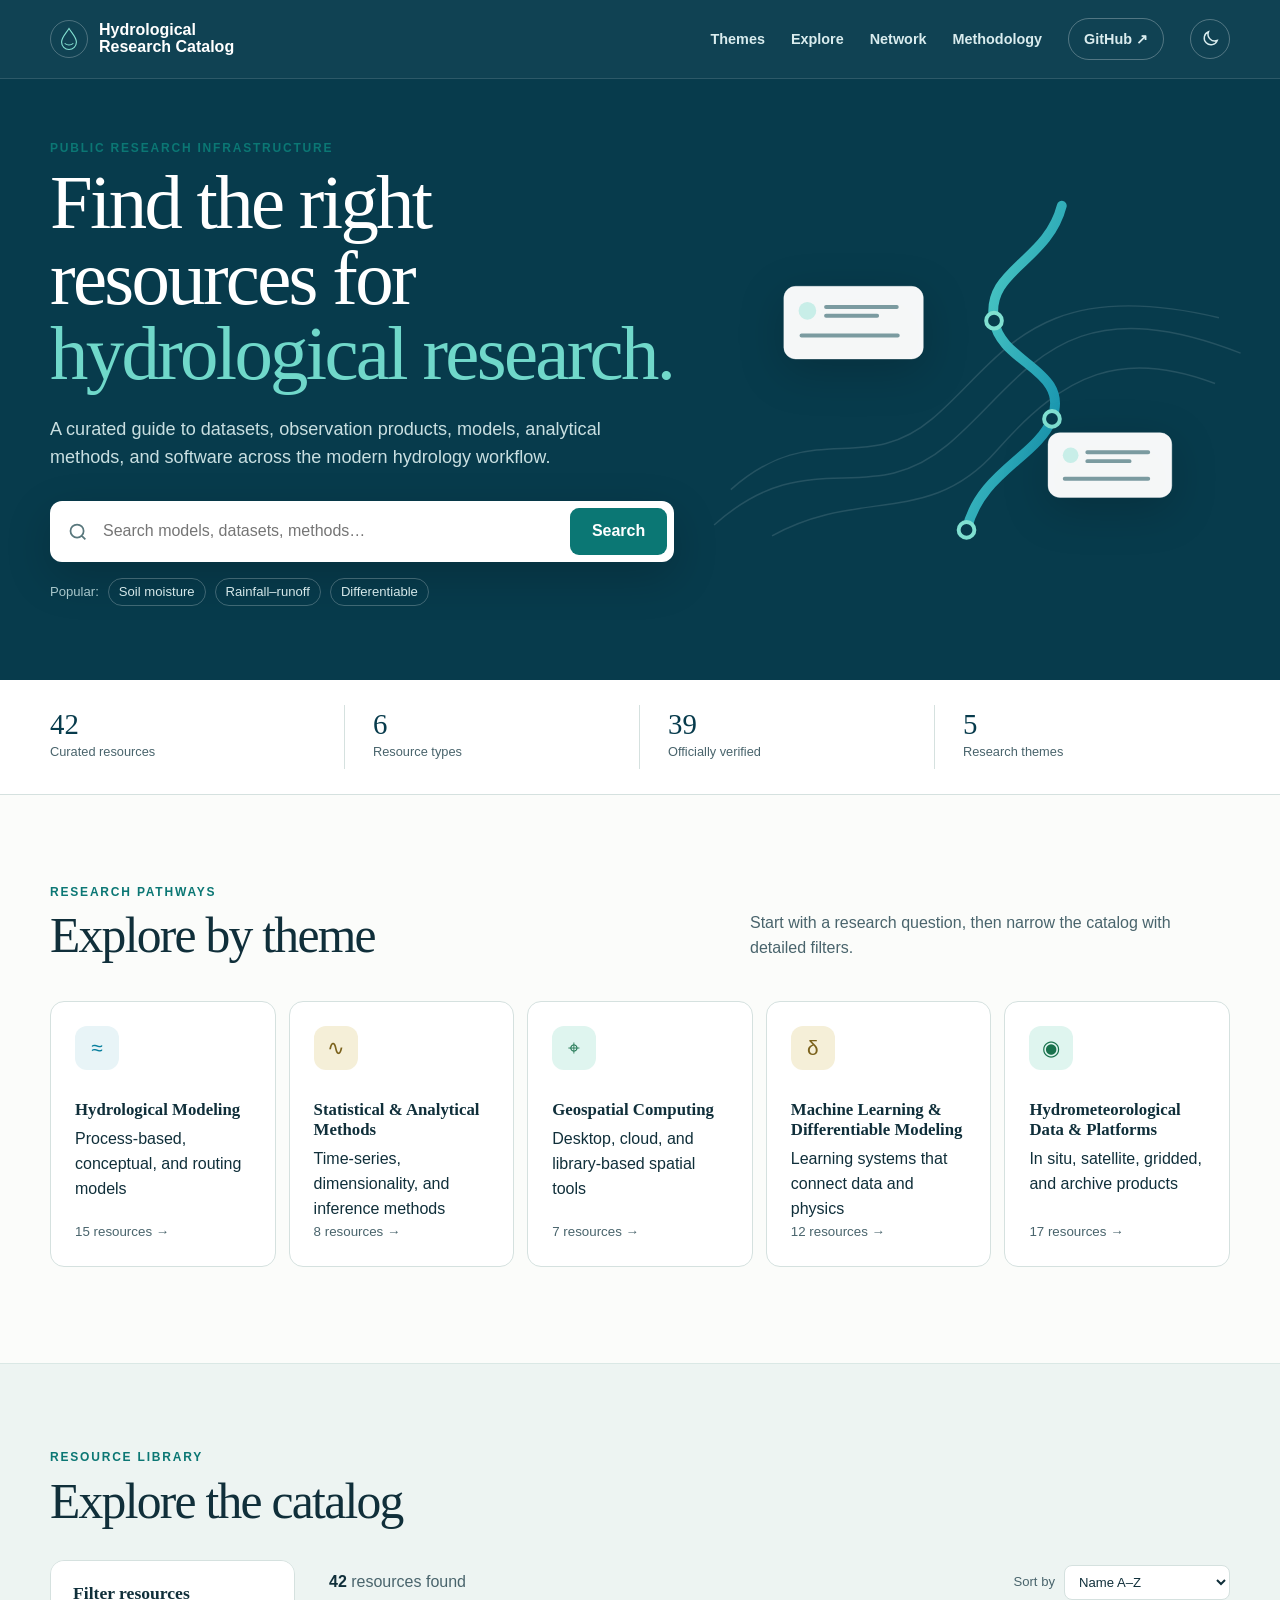
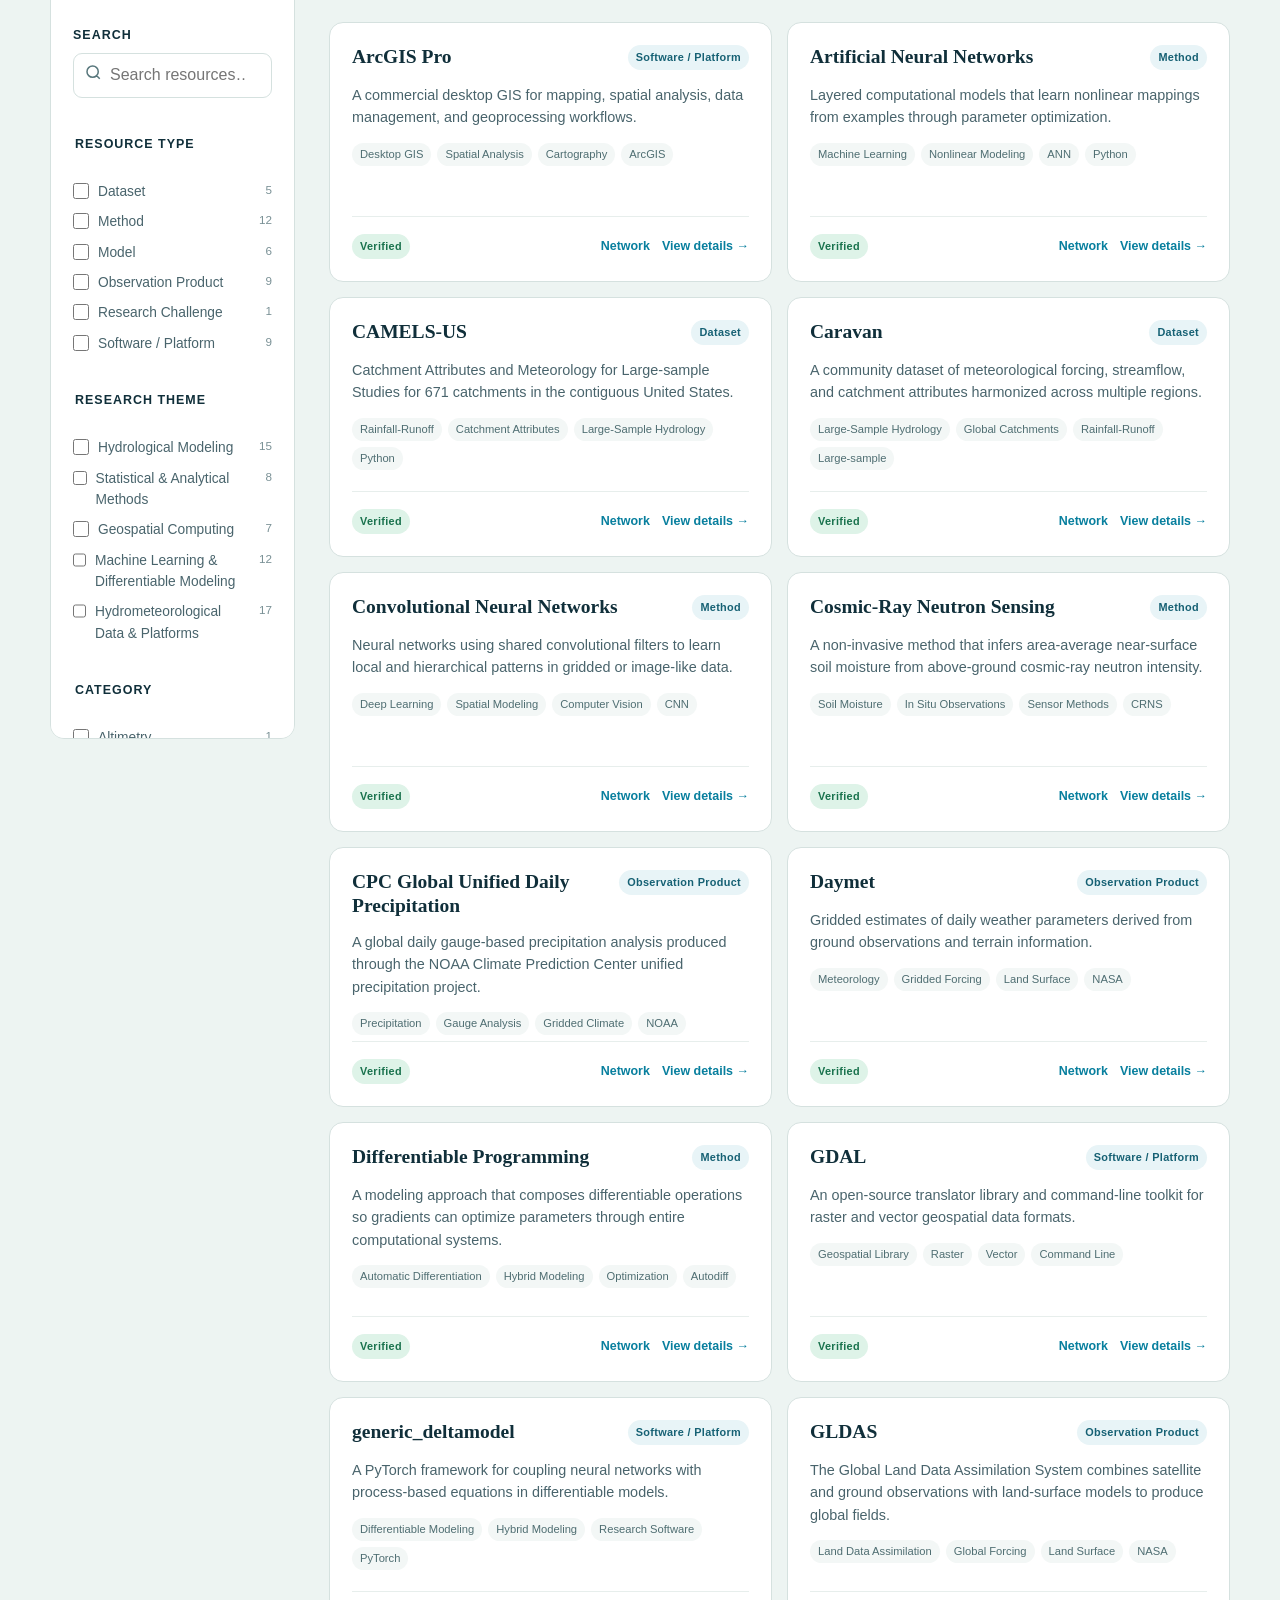
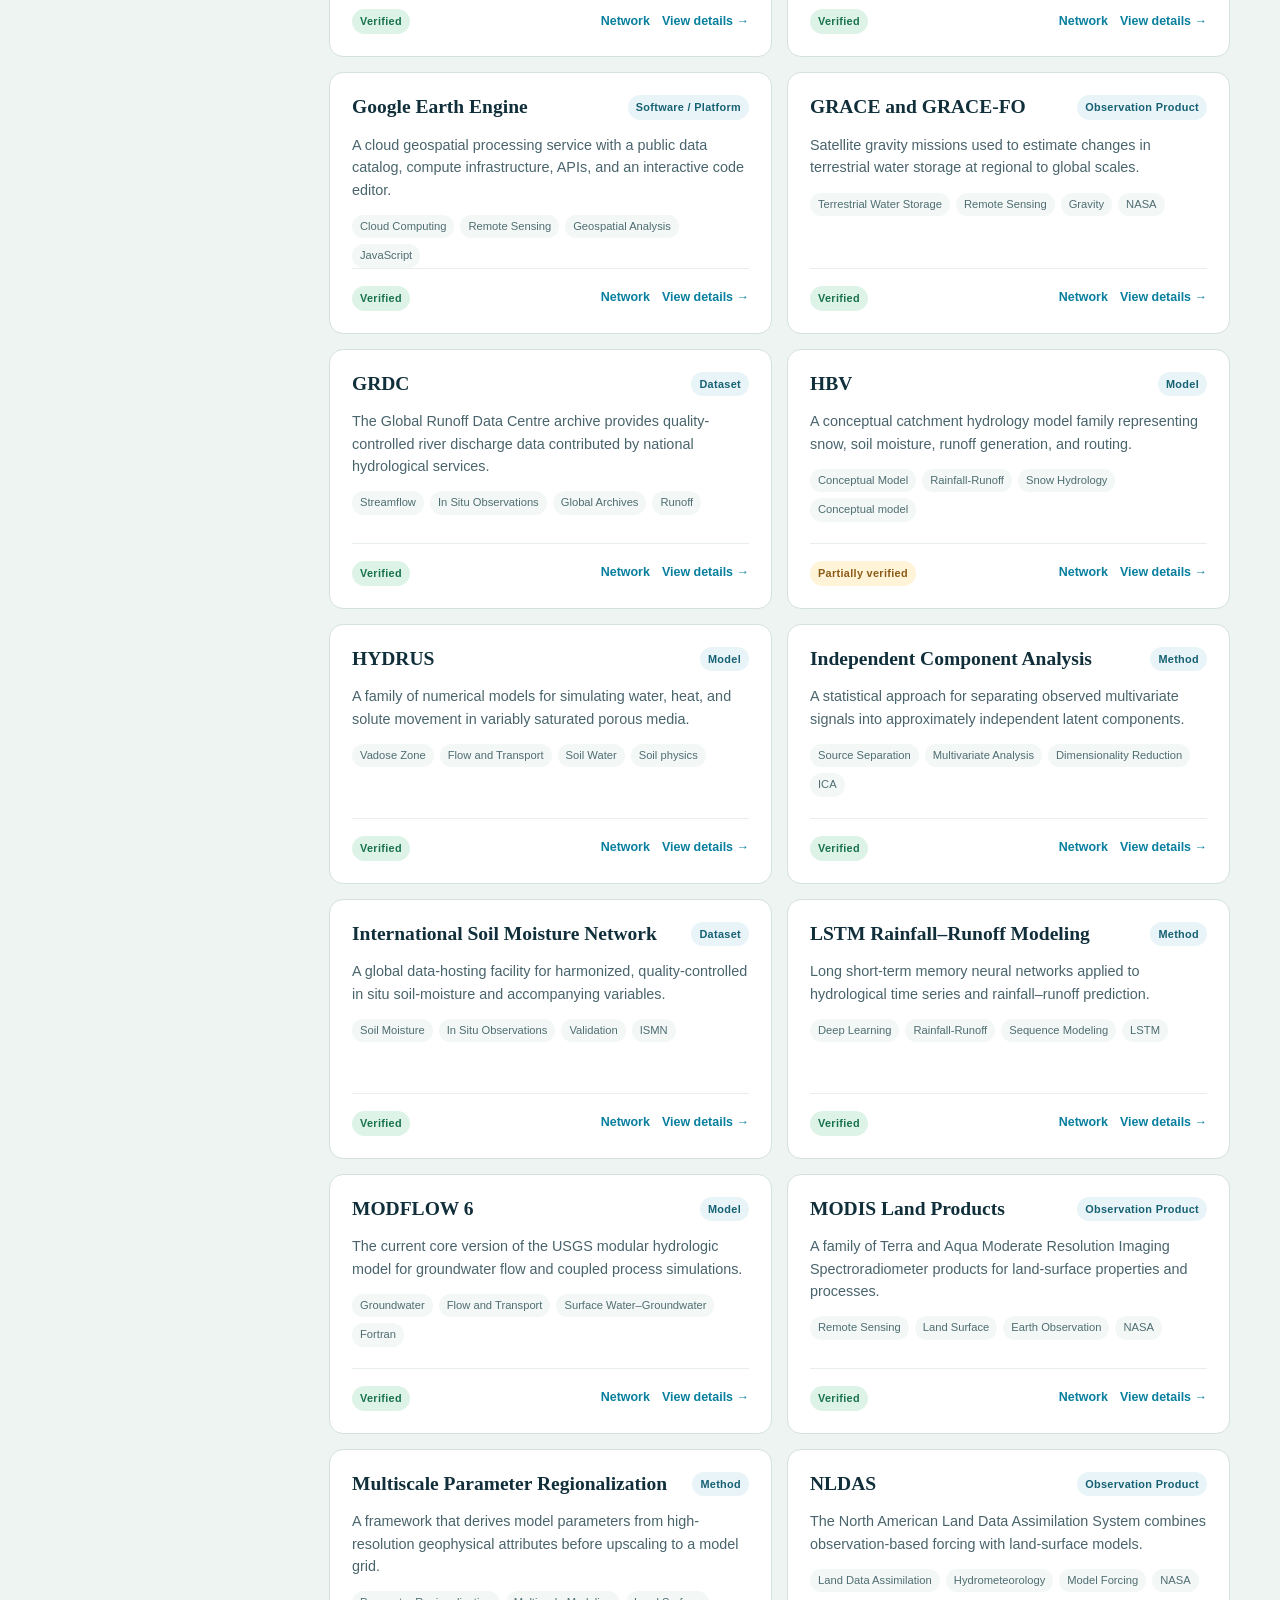
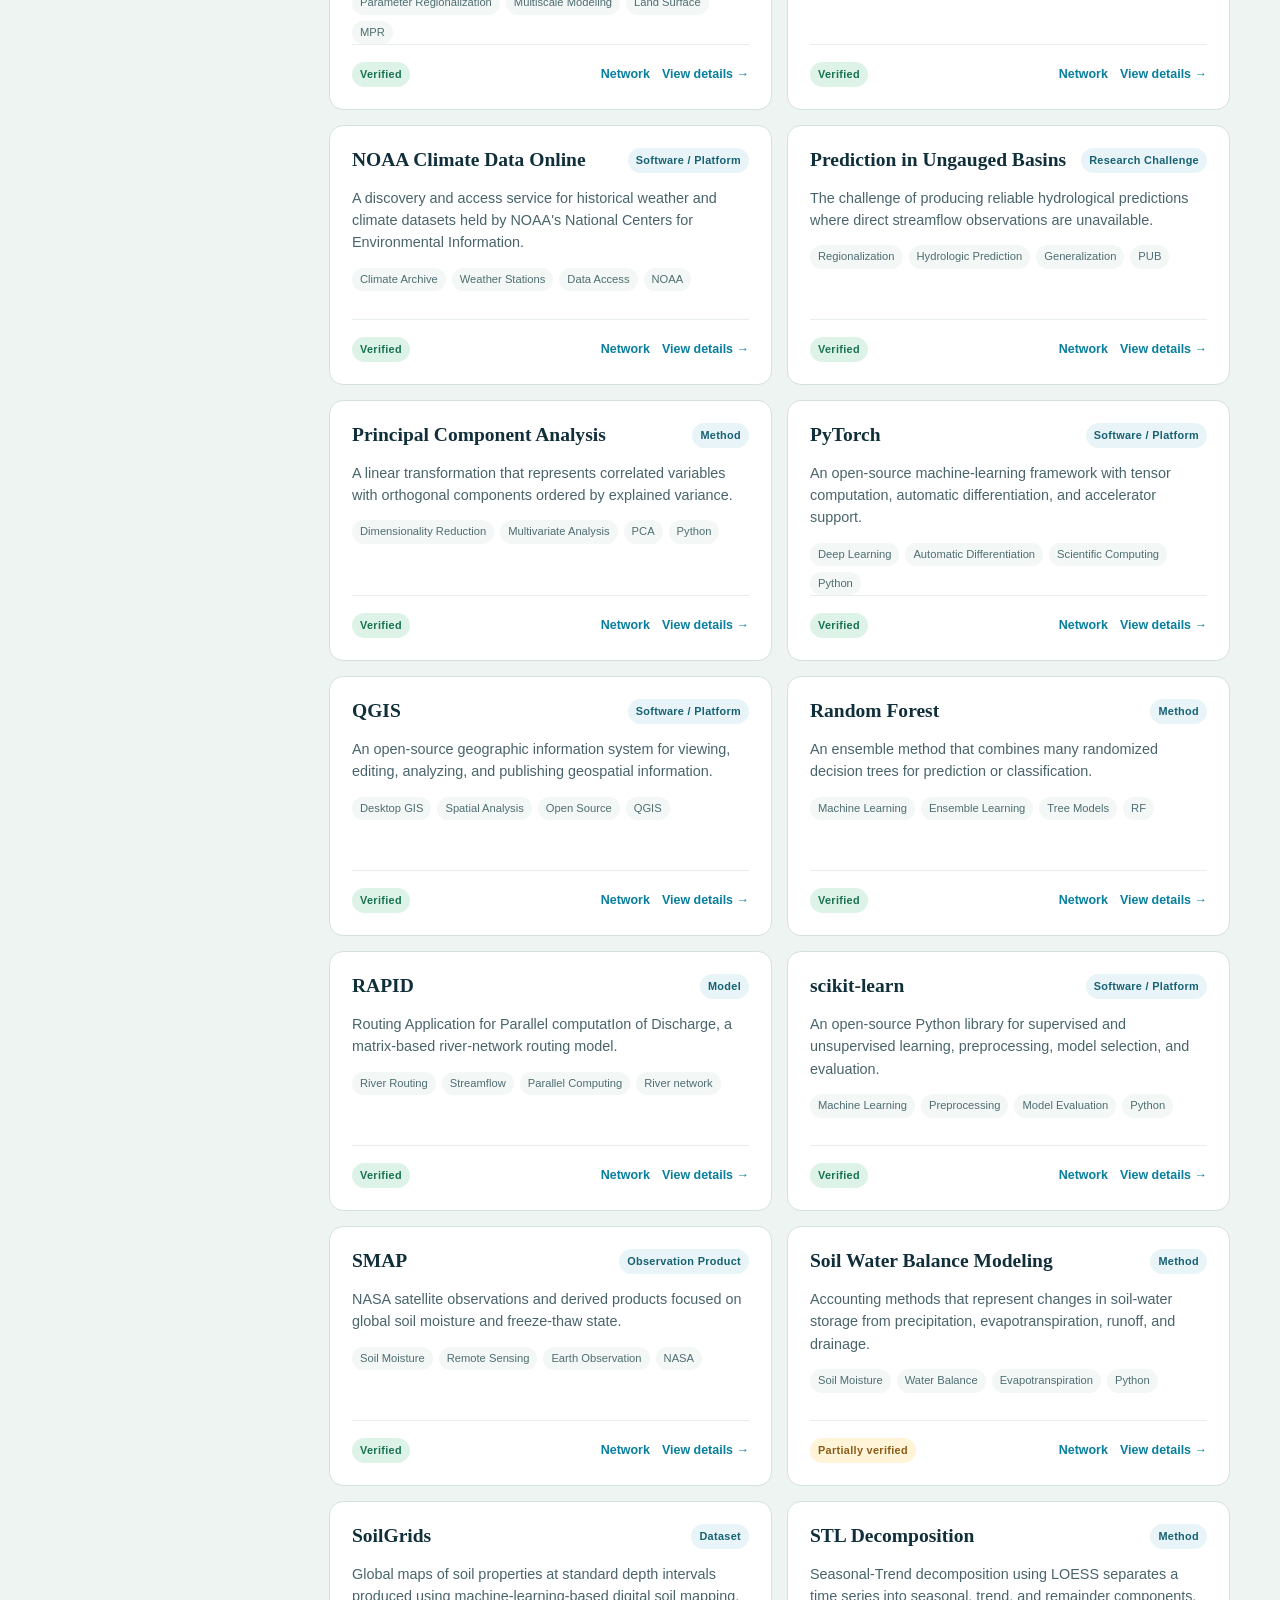
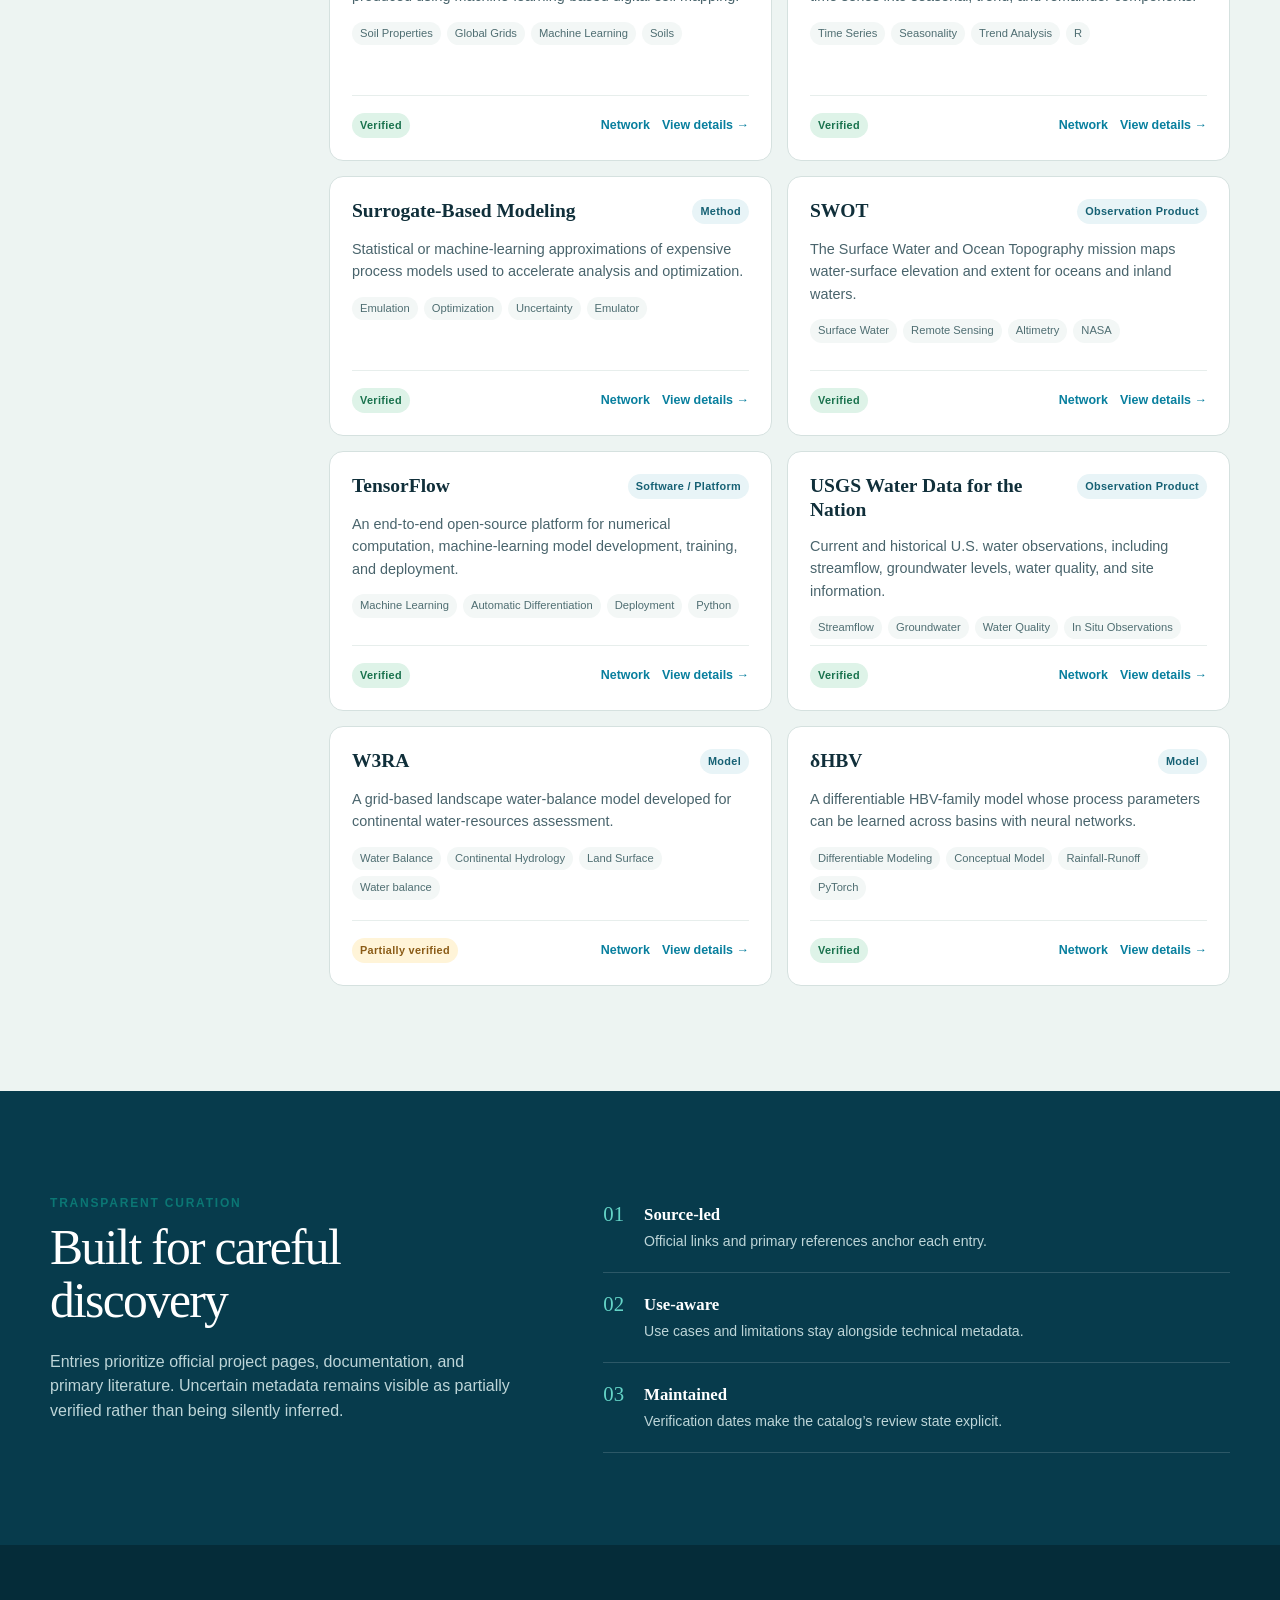
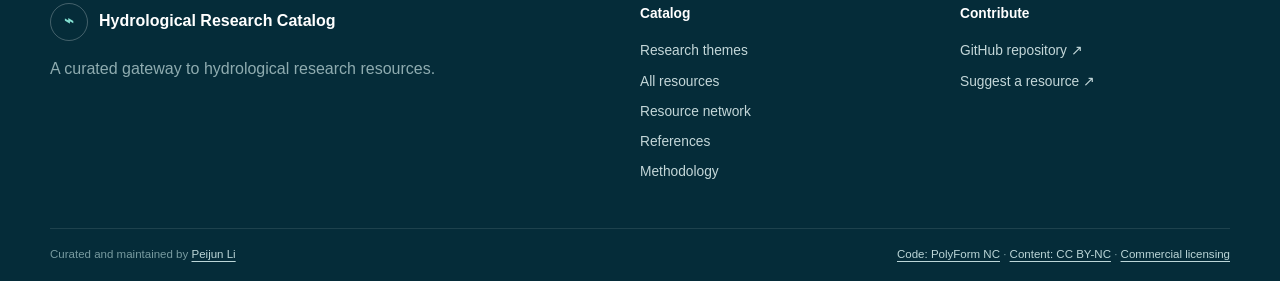
==== commit be9d7ecc: "feat: add noncommercial license and resource network" ====
--- a/index.html
+++ b/index.html
@@ -30,6 +30,7 @@
         <nav aria-label="Primary navigation">
           <a href="#themes">Themes</a>
           <a href="#catalog">Explore</a>
+          <a href="./network.html">Network</a>
           <a href="#methodology">Methodology</a>
           <a class="repo-link" href="https://github.com/pjlicn/hydro-catalog" target="_blank" rel="noopener noreferrer">
             GitHub <span aria-hidden="true">↗</span>
@@ -51,7 +52,7 @@
       <section class="hero">
         <div class="container hero-grid">
           <div class="hero-copy">
-            <p class="eyebrow">Open research infrastructure</p>
+            <p class="eyebrow">Public research infrastructure</p>
             <h1>Find the right resources for <span>hydrological research.</span></h1>
             <p class="hero-intro">
               A curated guide to datasets, observation products, models, analytical methods, and software across the
@@ -207,6 +208,7 @@
           <strong>Catalog</strong>
           <a href="#themes">Research themes</a>
           <a href="#catalog">All resources</a>
+          <a href="./network.html">Resource network</a>
           <a href="./references.html">References</a>
           <a href="#methodology">Methodology</a>
         </div>
@@ -221,7 +223,13 @@
           Curated and maintained by
           <a href="https://pjlicn.github.io/cv/" target="_blank" rel="noopener noreferrer">Peijun Li</a>
         </span>
-        <span>Metadata should be reviewed before operational use.</span>
+        <span>
+          <a href="./LICENSE">Code: PolyForm NC</a>
+          ·
+          <a href="./LICENSE-CONTENT.md">Content: CC BY-NC</a>
+          ·
+          <a href="https://pjlicn.github.io/cv/" target="_blank" rel="noopener noreferrer">Commercial licensing</a>
+        </span>
       </div>
     </footer>
 
--- a/assets/css/styles.css
+++ b/assets/css/styles.css
@@ -38,6 +38,16 @@
   --action-bg: #0b7774;
   --visual-card: rgba(255,255,255,.96);
   --visual-detail: #7b9ba0;
+  --network-bg: #f1f7f5;
+  --network-grid: rgba(7, 59, 76, .055);
+  --network-label-halo: #f1f7f5;
+  --network-theme-edge: #a9c4c1;
+  --network-similarity-edge: #789ca3;
+  --theme-0: #168aad;
+  --theme-1: #a97818;
+  --theme-2: #278f7f;
+  --theme-3: #8066a6;
+  --theme-4: #4f875e;
   --shadow: 0 18px 55px rgba(7, 59, 76, 0.1);
   --shadow-soft: 0 8px 28px rgba(7, 59, 76, 0.08);
   --radius-lg: 24px;
@@ -85,6 +95,16 @@
   --action-bg: #08736f;
   --visual-card: rgba(20,43,51,.97);
   --visual-detail: #a8c0c4;
+  --network-bg: #0a1b21;
+  --network-grid: rgba(139, 190, 194, .06);
+  --network-label-halo: #0a1b21;
+  --network-theme-edge: #42666a;
+  --network-similarity-edge: #527a80;
+  --theme-0: #35aed0;
+  --theme-1: #d4a64c;
+  --theme-2: #48baa7;
+  --theme-3: #a58acb;
+  --theme-4: #77ad83;
   --shadow: 0 18px 55px rgba(0, 0, 0, .3);
   --shadow-soft: 0 8px 28px rgba(0, 0, 0, .25);
 }
@@ -259,10 +279,15 @@
 .tag-row { display: flex; flex-wrap: wrap; gap: 6px; }
 .tag { padding: 3px 8px; color: var(--tag-ink); background: var(--surface-subtle); border-radius: 999px; font-size: .7rem; }
 .card-footer { margin-top: auto; padding-top: 17px; display: flex; align-items: center; justify-content: space-between; gap: 12px; border-top: 1px solid var(--divider); }
+.card-actions { display: flex; flex-wrap: wrap; justify-content: flex-end; align-items: center; gap: 7px 12px; }
 .status-badge { color: var(--warning); background: var(--warning-bg); }
 .status-badge.verified { color: var(--success); background: var(--success-bg); }
 .status-badge.needs-verification { color: var(--neutral-status); background: var(--neutral-status-bg); }
-.card-open { color: var(--blue); font-size: .78rem; font-weight: 800; }
+.card-open, .card-network-link {
+  padding: 0; color: var(--blue); background: transparent; border: 0;
+  font-size: .78rem; font-weight: 800; text-decoration: none; cursor: pointer;
+}
+.card-open:hover, .card-network-link:hover { text-decoration: underline; text-underline-offset: 3px; }
 .empty-state, .error-state { margin-top: 20px; padding: 55px 25px; text-align: center; background: var(--surface); border: 1px solid var(--line); border-radius: var(--radius); }
 .empty-state > span { color: var(--teal); font-size: 3rem; }
 .empty-state h3 { margin: 10px 0 5px; font-family: var(--serif); }
@@ -334,8 +359,14 @@
 .detail-reference-actions { display: flex; flex-wrap: wrap; gap: 8px 16px; }
 .detail-reference-actions a { color: var(--blue); font-size: .75rem; font-weight: 750; text-decoration: none; }
 .detail-reference-actions a:hover { text-decoration: underline; text-underline-offset: 3px; }
+.detail-actions { margin-top: 25px; display: flex; flex-wrap: wrap; gap: 10px; }
+.detail-network-link {
+  padding: 12px 18px; display: inline-flex; align-items: center; color: var(--blue); background: var(--surface);
+  border: 1px solid var(--line-strong); border-radius: 9px; text-decoration: none; font-weight: 750;
+}
+.detail-network-link:hover { background: var(--sky); }
 .official-link {
-  margin-top: 25px; padding: 12px 18px; display: inline-flex; align-items: center; gap: 9px;
+  padding: 12px 18px; display: inline-flex; align-items: center; gap: 9px;
   color: white; background: var(--action-bg); border-radius: 9px; text-decoration: none; font-weight: 750;
 }
 .mobile-only { display: none; }
@@ -371,11 +402,149 @@
 .references-list a { color: var(--blue); font-size: .78rem; font-weight: 750; text-decoration: none; }
 .references-list a:hover { text-decoration: underline; text-underline-offset: 3px; }
 
+.network-page { scroll-behavior: auto; }
+.network-shell { width: min(calc(100% - 32px), 1420px); margin-inline: auto; }
+.network-hero { padding-block: 58px 62px; color: white; background: var(--navy); }
+.network-hero h1 { margin-bottom: 16px; font-size: clamp(3rem, 7vw, 5.2rem); line-height: .95; }
+.network-hero p:last-child { max-width: 760px; margin-bottom: 0; color: #c4dadd; font-size: 1rem; }
+.network-section { padding-block: 28px 80px; background: var(--surface-muted); }
+.network-toolbar {
+  position: relative; z-index: 5; margin-bottom: 18px; padding: 16px;
+  display: grid; grid-template-columns: minmax(240px, 1.6fr) minmax(170px, .8fr) minmax(180px, .8fr) auto;
+  gap: 12px; align-items: end; background: var(--surface); border: 1px solid var(--line);
+  border-radius: var(--radius); box-shadow: var(--shadow-soft);
+}
+.network-toolbar label {
+  display: block; margin-bottom: 5px; color: var(--ink-soft);
+  font-size: .7rem; font-weight: 800; letter-spacing: .08em; text-transform: uppercase;
+}
+.network-toolbar input, .network-toolbar select {
+  width: 100%; min-height: 42px; padding: 8px 10px; color: var(--ink); background: var(--paper);
+  border: 1px solid var(--line); border-radius: 8px;
+}
+.network-view-controls { display: flex; gap: 7px; }
+.network-view-controls button {
+  min-width: 42px; min-height: 42px; padding: 8px 12px; color: var(--ink); background: var(--paper);
+  border: 1px solid var(--line-strong); border-radius: 8px; cursor: pointer; font-weight: 750;
+}
+.network-view-controls button:hover { background: var(--sky); }
+.network-layout { display: grid; grid-template-columns: minmax(0, 1fr) 330px; gap: 18px; align-items: start; }
+.network-graph-column { min-width: 0; }
+.network-canvas {
+  position: relative; height: min(72vh, 760px); min-height: 610px; overflow: hidden;
+  background-color: var(--network-bg);
+  background-image:
+    radial-gradient(circle at 20% 25%, var(--network-grid) 0 1px, transparent 1.5px),
+    radial-gradient(circle at 75% 70%, var(--network-grid) 0 1px, transparent 1.5px);
+  background-size: 30px 30px, 43px 43px;
+  border: 1px solid var(--line); border-radius: var(--radius-lg); box-shadow: var(--shadow);
+}
+.network-canvas svg { width: 100%; height: 100%; display: block; touch-action: none; cursor: grab; user-select: none; }
+.network-canvas svg:active { cursor: grabbing; }
+.network-edge { vector-effect: non-scaling-stroke; transition: opacity .15s ease, stroke .15s ease, stroke-width .15s ease; }
+.network-theme-edge { stroke: var(--network-theme-edge); stroke-width: 1; opacity: .32; }
+.network-similarity-edge { stroke: var(--network-similarity-edge); stroke-width: 1.35; stroke-dasharray: 4 4; opacity: .42; }
+.network-edge.active { stroke: var(--teal); stroke-width: 2.4; opacity: .95; }
+.network-edge.dimmed { opacity: .07; }
+.network-node { transition: opacity .15s ease; }
+.network-node circle { vector-effect: non-scaling-stroke; }
+.network-resource-node { cursor: pointer; }
+.network-resource-node .network-node-core {
+  fill: var(--node-color); stroke: var(--surface); stroke-width: 2.5;
+  transition: r .15s ease, stroke .15s ease, stroke-width .15s ease;
+}
+.network-node-ring { fill: none; stroke-width: 3; opacity: .8; }
+.network-resource-node text {
+  opacity: 0; pointer-events: none; fill: var(--ink); stroke: var(--network-label-halo); stroke-width: 4;
+  paint-order: stroke; font-size: 12px; font-weight: 750; transition: opacity .15s ease;
+}
+.network-resource-node:hover text,
+.network-resource-node:focus text,
+.network-resource-node.active text,
+.network-resource-node.selected text { opacity: 1; }
+.network-resource-node:hover .network-node-core,
+.network-resource-node:focus .network-node-core,
+.network-resource-node.active .network-node-core { r: 13; }
+.network-resource-node.selected .network-node-core { r: 15; stroke: var(--focus); stroke-width: 4; }
+.network-node.dimmed { opacity: .15; }
+.network-theme-node { cursor: pointer; }
+.network-theme-node circle { fill: var(--node-color); stroke: var(--surface); stroke-width: 4; }
+.network-theme-node text {
+  max-width: 150px; fill: var(--ink); stroke: var(--network-label-halo); stroke-width: 4;
+  paint-order: stroke; font: 750 11px var(--sans);
+}
+.network-theme-node:hover circle,
+.network-theme-node:focus circle,
+.network-theme-node.active circle { stroke: var(--focus); stroke-width: 5; }
+.theme-color-0 { --node-color: var(--theme-0); }
+.theme-color-1 { --node-color: var(--theme-1); }
+.theme-color-2 { --node-color: var(--theme-2); }
+.theme-color-3 { --node-color: var(--theme-3); }
+.theme-color-4 { --node-color: var(--theme-4); }
+.theme-stroke-0 { stroke: var(--theme-0); }
+.theme-stroke-1 { stroke: var(--theme-1); }
+.theme-stroke-2 { stroke: var(--theme-2); }
+.theme-stroke-3 { stroke: var(--theme-3); }
+.theme-stroke-4 { stroke: var(--theme-4); }
+.network-empty {
+  position: absolute; inset: 0; display: grid; place-content: center; gap: 5px;
+  color: var(--ink-soft); background: color-mix(in srgb, var(--network-bg) 94%, transparent);
+  text-align: center;
+}
+.network-empty[hidden] { display: none; }
+.network-empty strong { color: var(--ink); font: 600 1.35rem var(--serif); }
+.network-help { margin: 12px 4px 0; color: var(--ink-soft); font-size: .75rem; }
+.network-legend { margin-top: 13px; display: flex; flex-wrap: wrap; gap: 8px 16px; color: var(--ink-soft); font-size: .72rem; }
+.network-legend span { display: inline-flex; align-items: center; gap: 6px; }
+.network-legend-dot { width: 9px; height: 9px; display: inline-block; border-radius: 50%; }
+.theme-bg-0 { background: var(--theme-0); }
+.theme-bg-1 { background: var(--theme-1); }
+.theme-bg-2 { background: var(--theme-2); }
+.theme-bg-3 { background: var(--theme-3); }
+.theme-bg-4 { background: var(--theme-4); }
+.network-legend-line { width: 20px; display: inline-block; border-top: 1px solid var(--network-theme-edge); }
+.network-legend-line.similarity-line { border-top: 1px dashed var(--network-similarity-edge); }
+.network-alert {
+  margin-bottom: 15px; padding: 11px 14px; color: var(--error-ink); background: var(--error-bg);
+  border: 1px solid var(--error-line); border-radius: 9px; font-size: .84rem;
+}
+.network-inspector {
+  position: sticky; top: 97px; max-height: calc(100vh - 115px); padding: 25px; overflow-y: auto;
+  color: var(--ink); background: var(--surface); border: 1px solid var(--line);
+  border-radius: var(--radius); box-shadow: var(--shadow-soft);
+}
+.network-inspector h2 { margin-bottom: 14px; font-size: 1.75rem; }
+.network-inspector > p:not(.eyebrow, .network-count, .network-neighbor-empty) { color: var(--ink-soft); font-size: .9rem; }
+.network-inspector h3 {
+  margin: 25px 0 11px; padding-top: 20px; border-top: 1px solid var(--line);
+  font: 800 .72rem var(--sans); letter-spacing: .09em; text-transform: uppercase;
+}
+.network-inspector-badges { margin-bottom: 13px; display: flex; flex-wrap: wrap; gap: 7px; }
+.network-inspector-actions { margin-top: 20px; display: flex; flex-wrap: wrap; gap: 8px 14px; }
+.network-inspector-actions a { color: var(--blue); font-size: .78rem; font-weight: 750; text-decoration: none; }
+.network-inspector-actions a:hover { text-decoration: underline; text-underline-offset: 3px; }
+.network-inspector-actions .network-primary-link {
+  padding: 9px 12px; color: white; background: var(--action-bg); border-radius: 8px;
+}
+.network-inspector-actions .network-primary-link:hover { text-decoration: none; }
+.network-neighbor-list { margin: 0; padding: 0; list-style: none; }
+.network-neighbor-list li { padding: 10px 0; border-bottom: 1px solid var(--line); }
+.network-neighbor-list button {
+  padding: 0; display: block; color: var(--blue); background: none; border: 0;
+  text-align: left; font-weight: 750; cursor: pointer;
+}
+.network-neighbor-list span { display: block; margin-top: 3px; color: var(--ink-soft); font-size: .72rem; }
+.network-neighbor-empty { color: var(--ink-soft); font-size: .82rem; }
+.network-count { margin: 24px 0 0; color: var(--ink-soft); font-size: .75rem; }
+
 @media (max-width: 1000px) {
   .theme-grid { grid-template-columns: repeat(3, 1fr); }
   .hero-grid { grid-template-columns: 1fr .6fr; }
   .catalog-layout { grid-template-columns: 220px 1fr; gap: 22px; }
   .catalog-grid { grid-template-columns: 1fr; }
+  .network-layout { grid-template-columns: minmax(0, 1fr) 290px; }
+  .network-toolbar { grid-template-columns: 1.4fr 1fr 1fr; }
+  .network-view-controls { grid-column: 1 / -1; }
 }
 
 @media (max-width: 760px) {
@@ -408,6 +577,12 @@
   .footer-grid > div:first-child { grid-column: 1 / -1; }
   .references-layout { grid-template-columns: 1fr; gap: 38px; }
   .references-layout aside { position: static; }
+  .network-hero { padding-block: 48px 52px; }
+  .network-toolbar { grid-template-columns: 1fr 1fr; }
+  .network-search-control { grid-column: 1 / -1; }
+  .network-layout { grid-template-columns: 1fr; }
+  .network-canvas { height: 66vh; min-height: 520px; }
+  .network-inspector { position: static; max-height: none; }
 }
 
 @media (max-width: 480px) {
@@ -429,6 +604,11 @@
   .footer-grid > div:first-child { grid-column: auto; }
   .footer-bottom { display: block; }
   .footer-bottom span { display: block; margin-bottom: 5px; }
+  .network-shell { width: min(calc(100% - 20px), 1420px); }
+  .network-toolbar { grid-template-columns: 1fr; }
+  .network-search-control, .network-view-controls { grid-column: auto; }
+  .network-canvas { height: 62vh; min-height: 460px; border-radius: var(--radius); }
+  .network-view-controls button:last-child { flex: 1; }
 }
 
 @media (prefers-reduced-motion: reduce) {
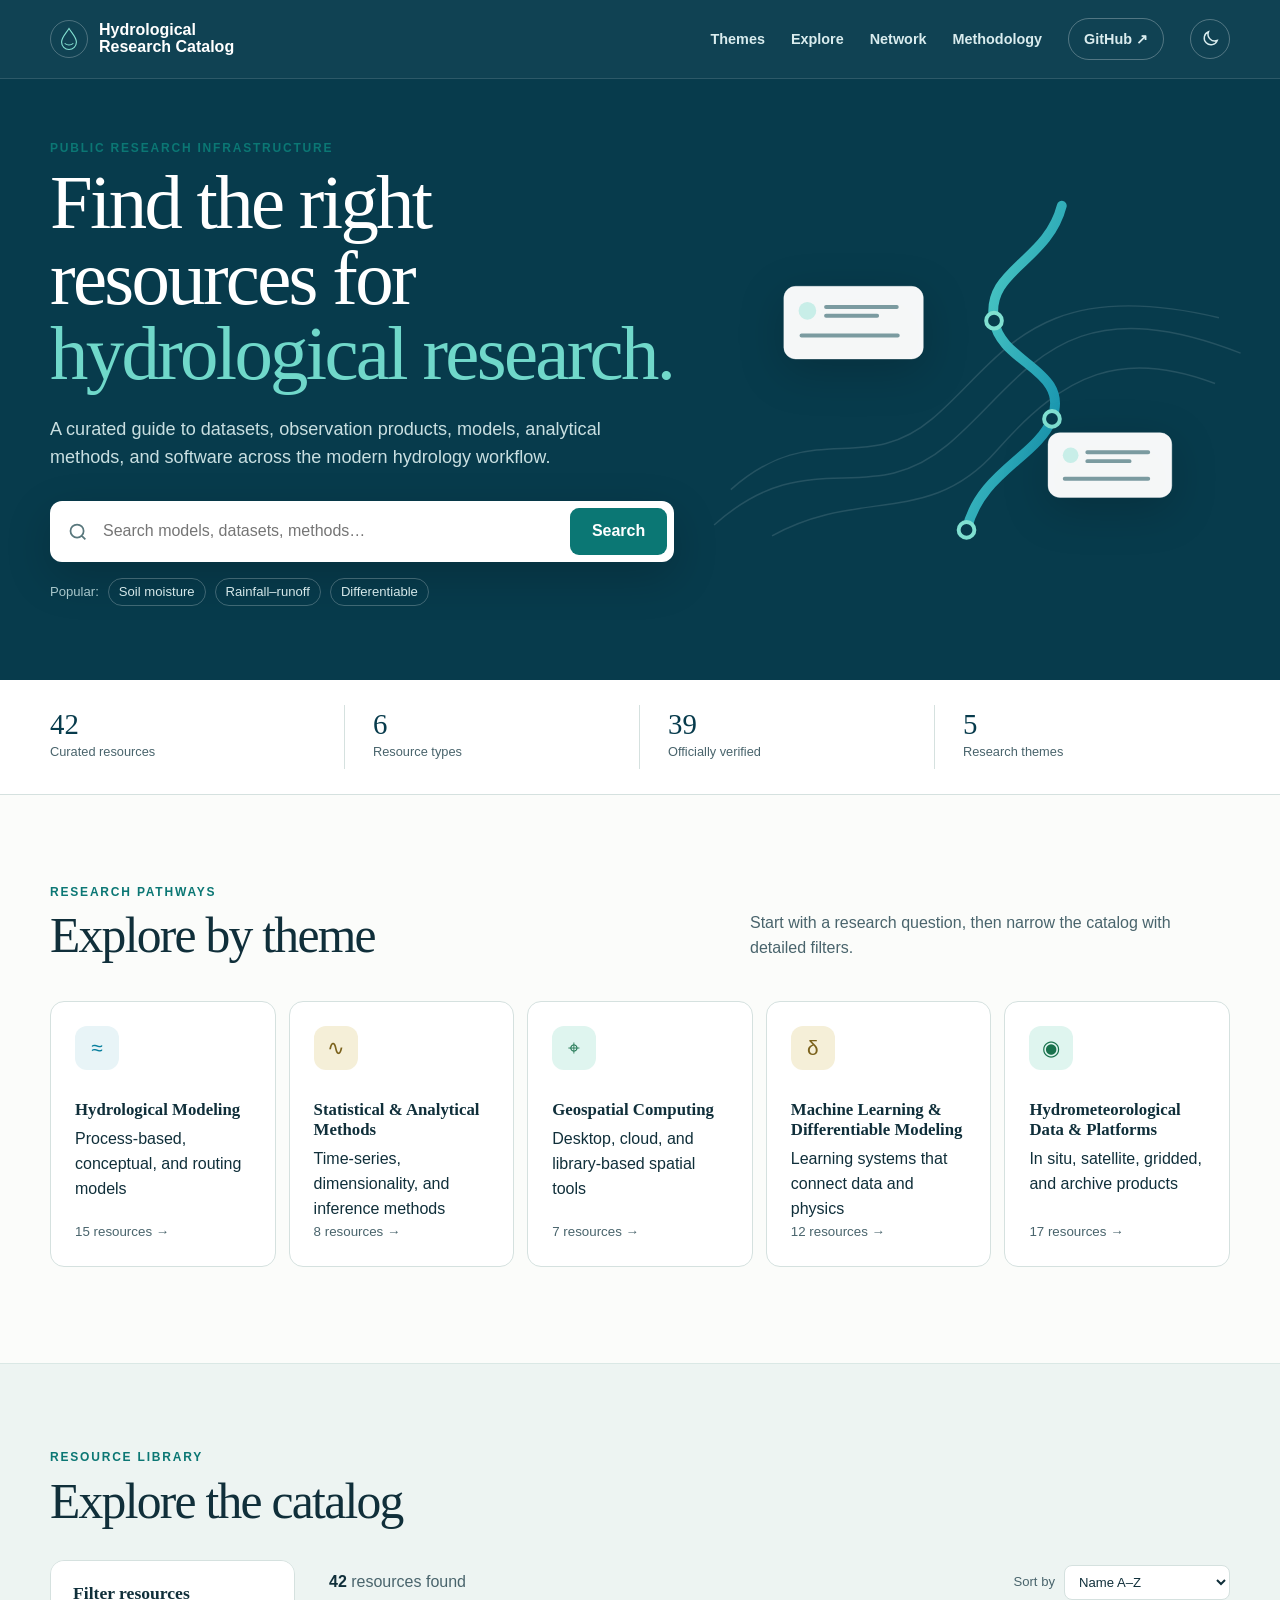
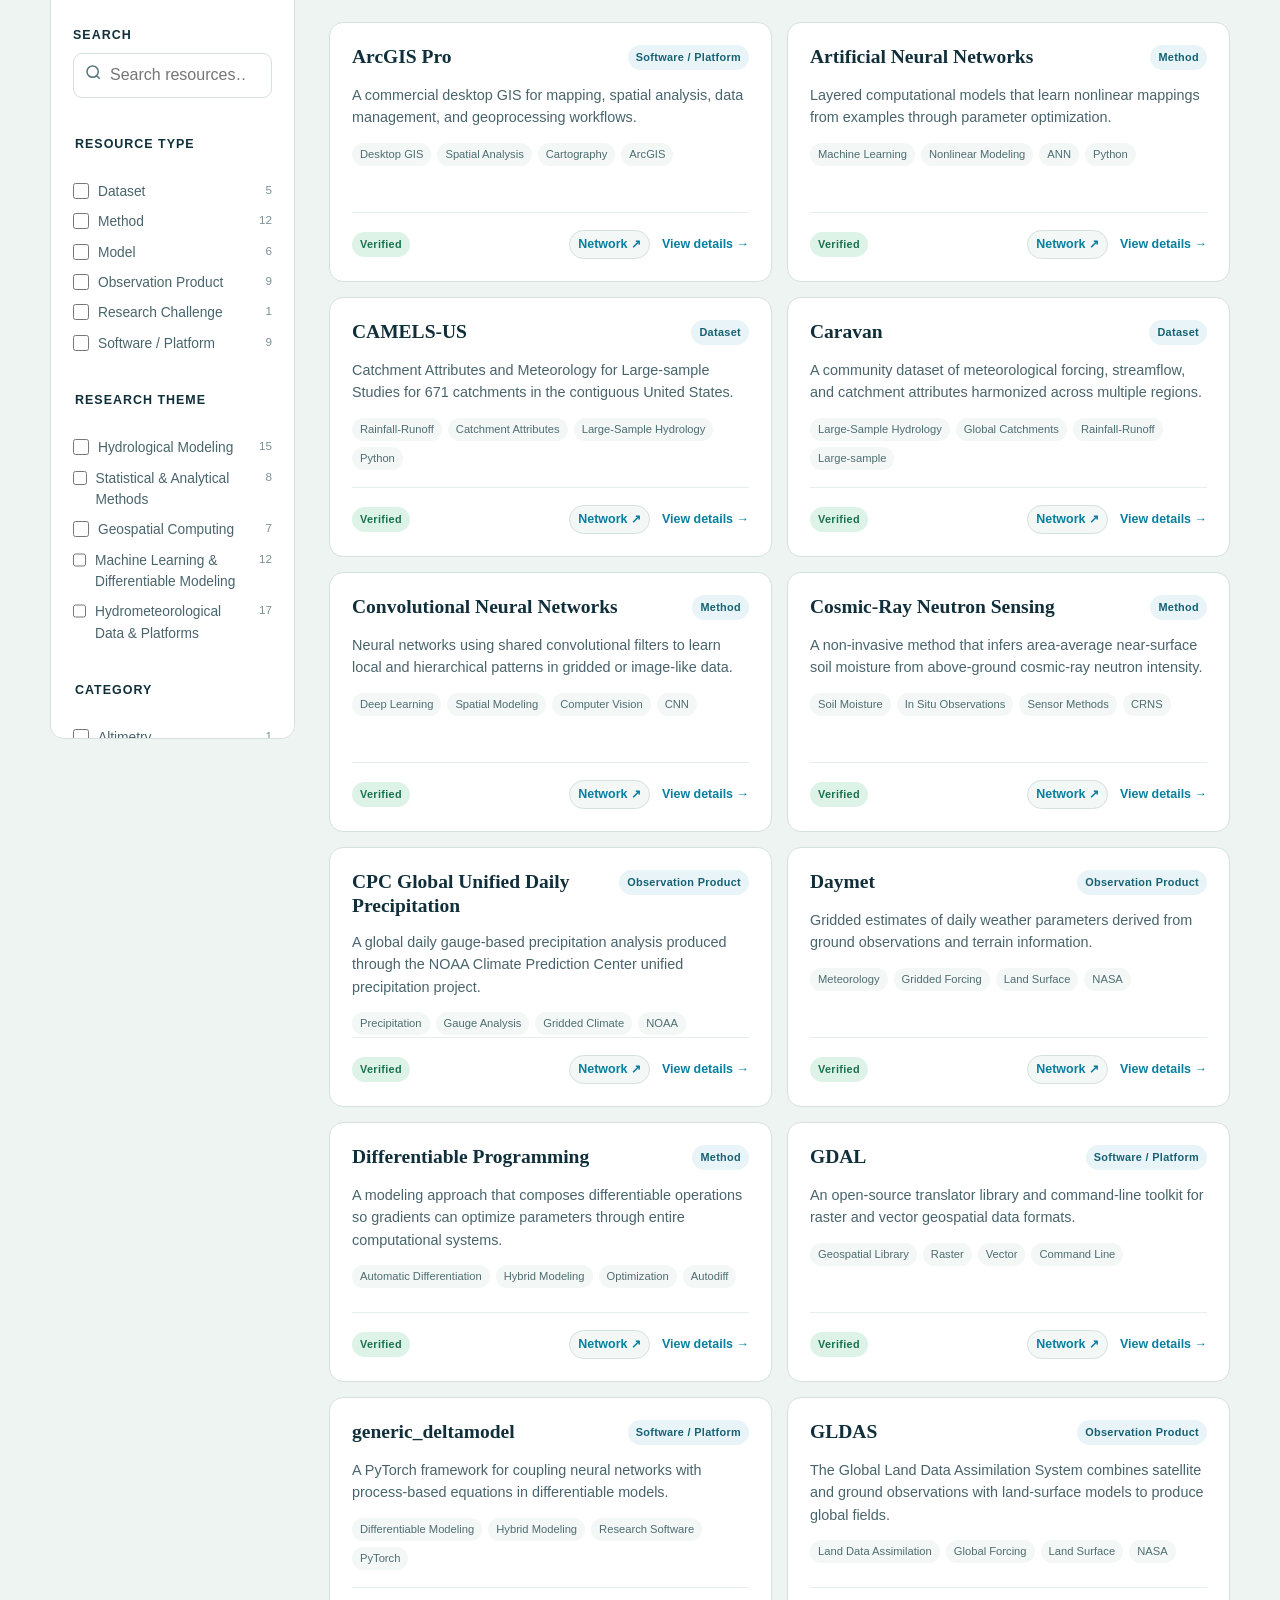
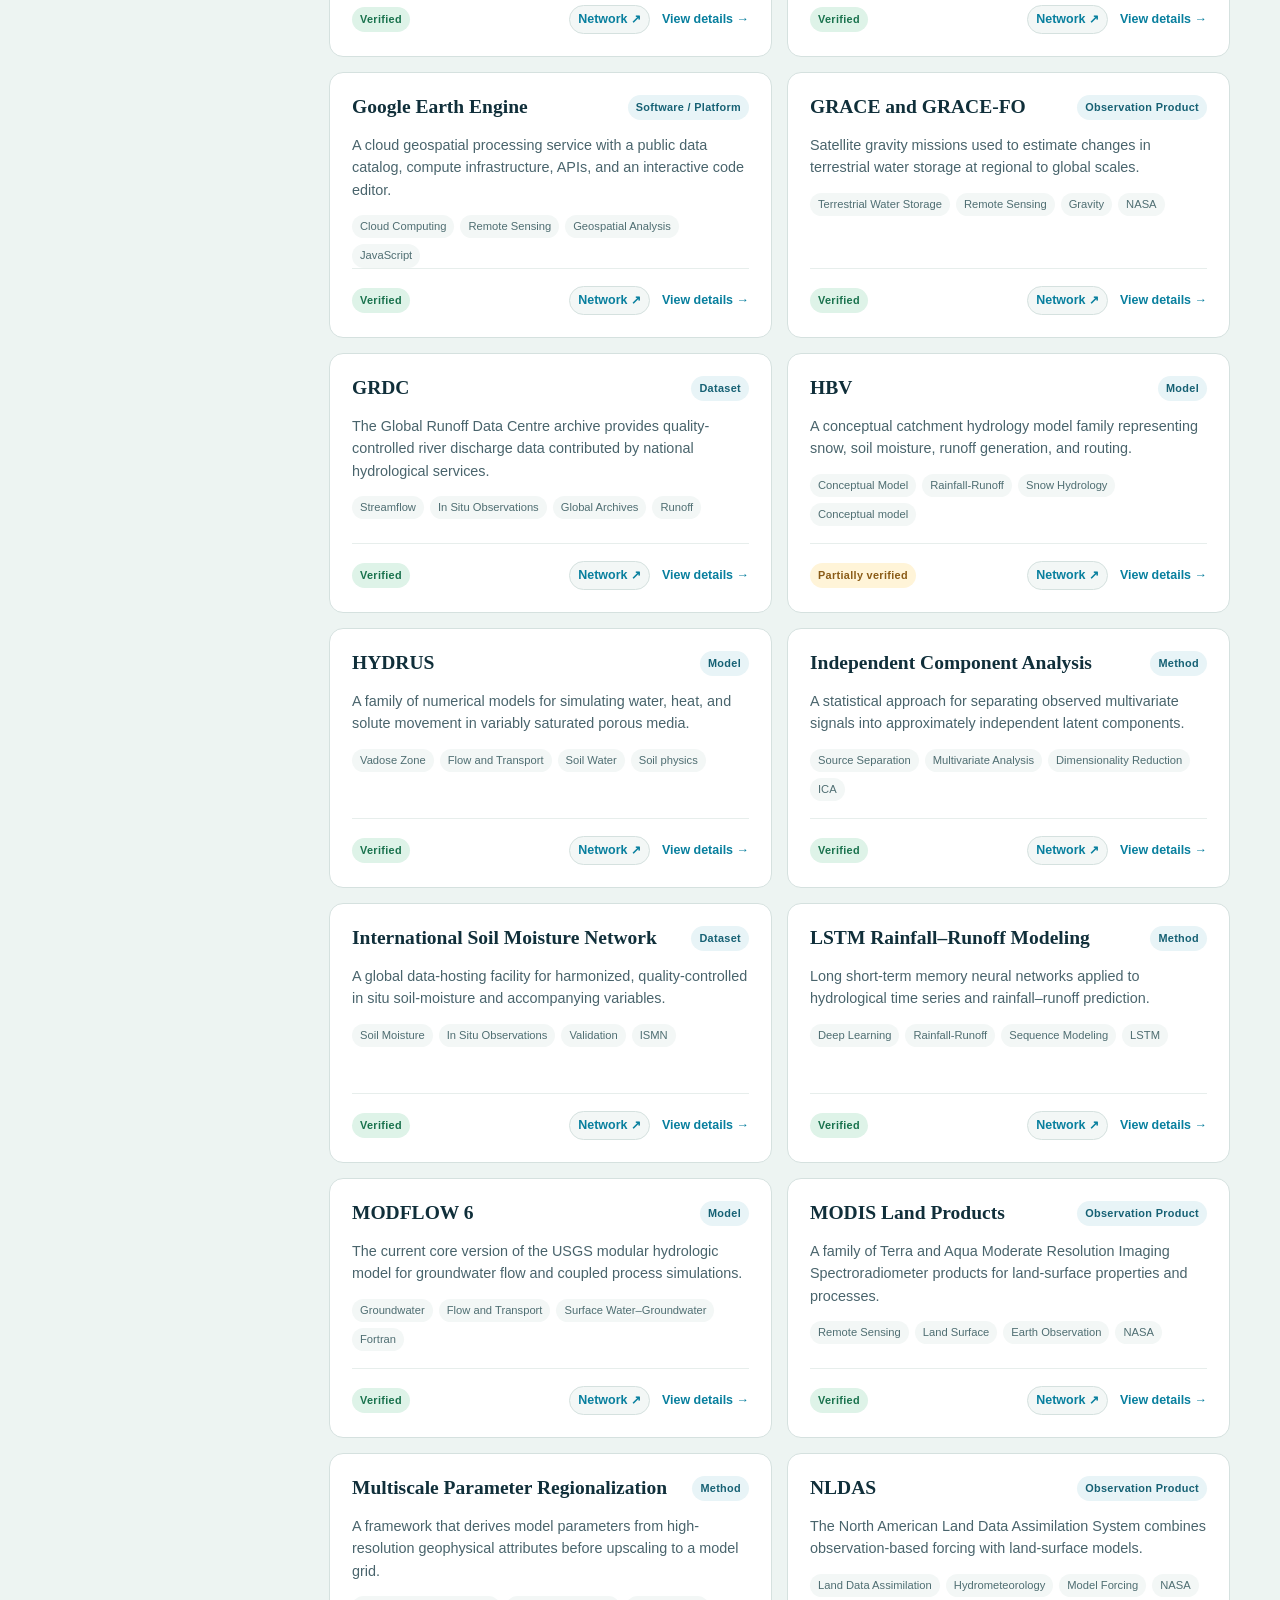
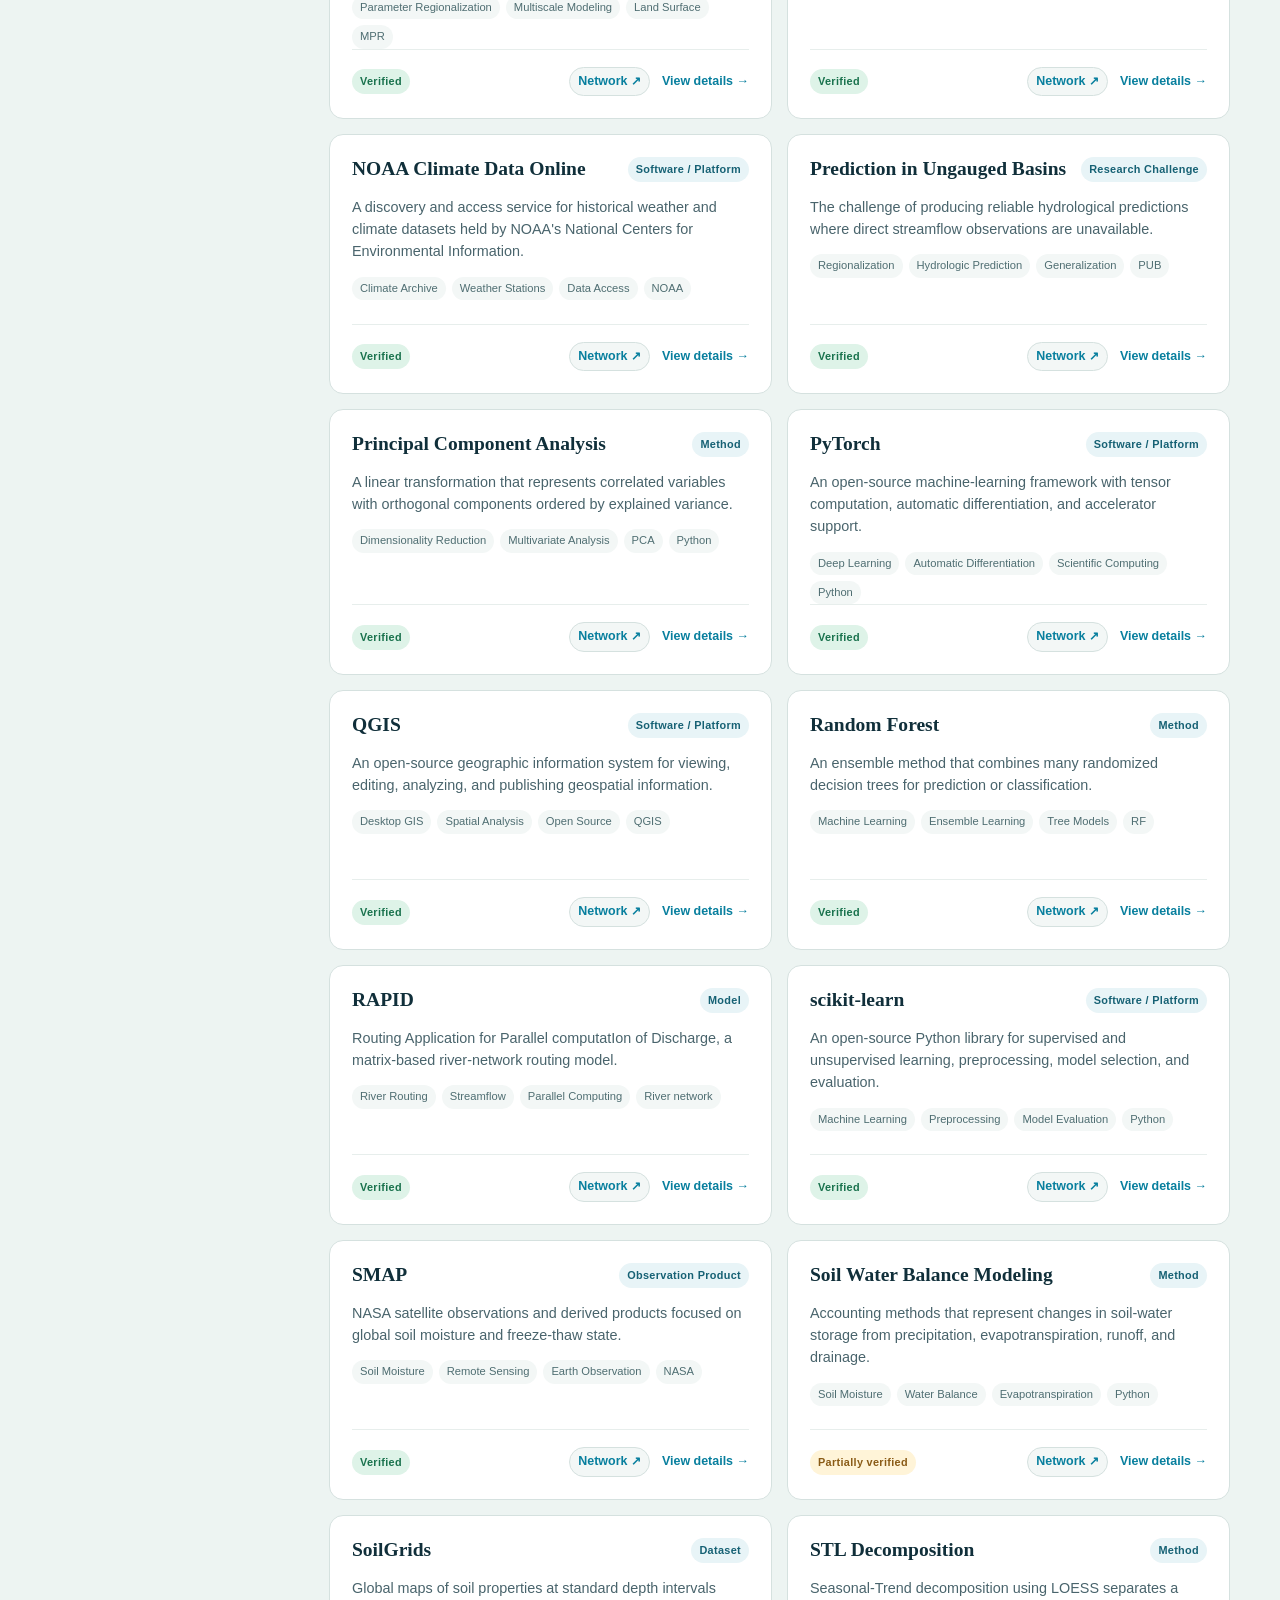
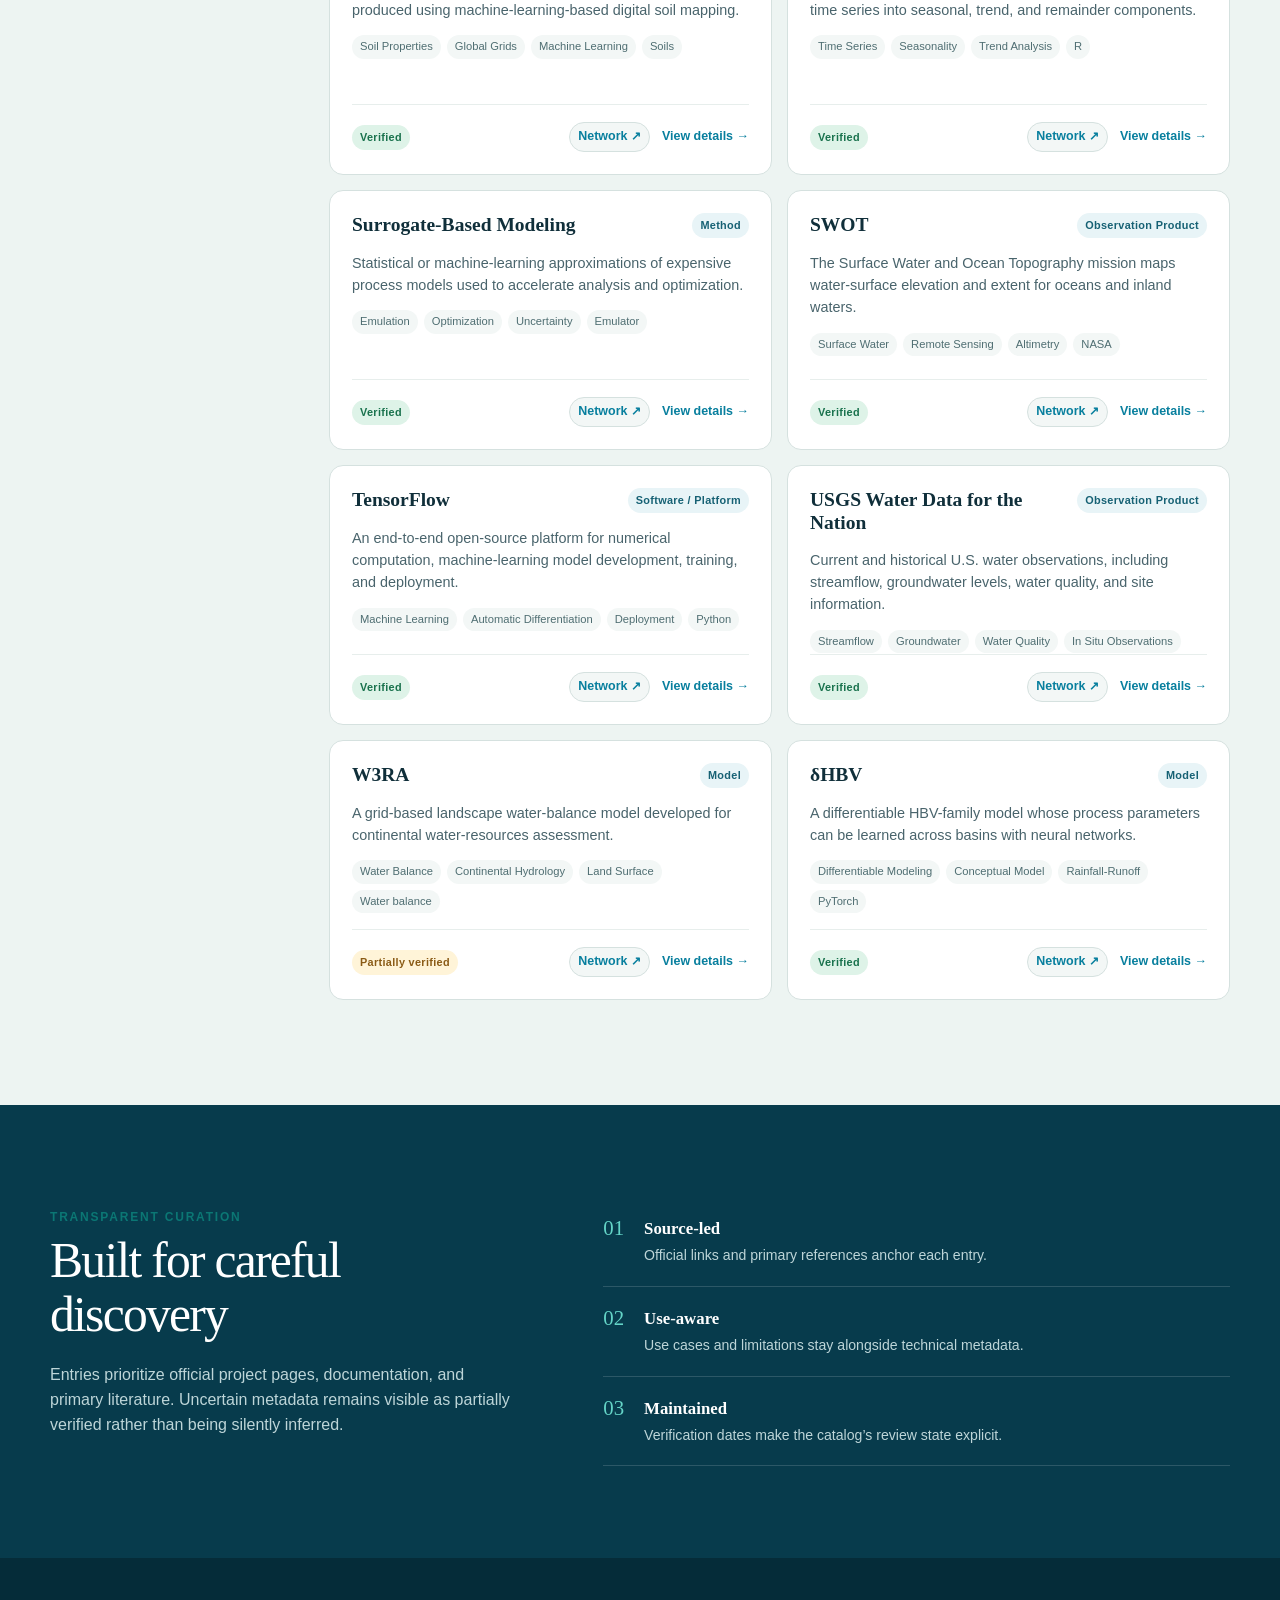
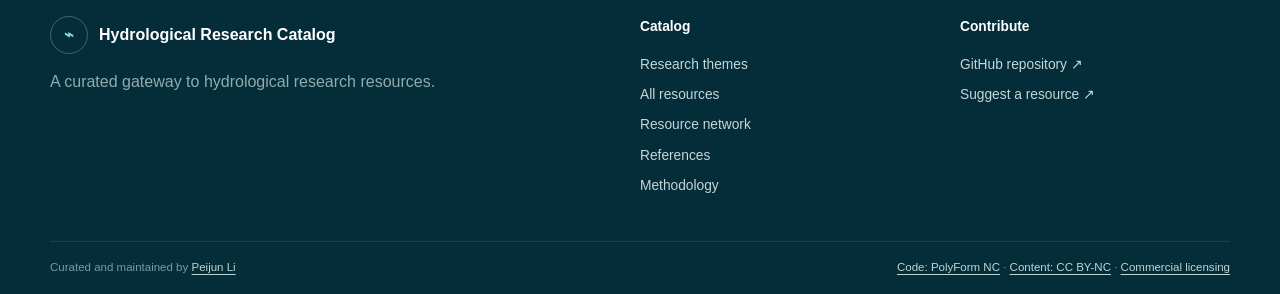
==== commit 185fa3a4: "Add noncommercial content license and resource network" ====
--- a/index.html
+++ b/index.html
@@ -11,6 +11,8 @@
       content="Explore verified datasets, observation products, models, methods, and software for hydrological research."
     >
     <script src="./assets/js/theme.js"></script>
+    <link rel="license" href="./LICENSE">
+    <link rel="license" href="./LICENSE-CONTENT.md">
     <link rel="stylesheet" href="./assets/css/styles.css">
   </head>
   <body>
@@ -224,9 +226,9 @@
           <a href="https://pjlicn.github.io/cv/" target="_blank" rel="noopener noreferrer">Peijun Li</a>
         </span>
         <span>
-          <a href="./LICENSE">Code: PolyForm NC</a>
+          <a href="./LICENSE" rel="license">Code: PolyForm NC</a>
           ·
-          <a href="./LICENSE-CONTENT.md">Content: CC BY-NC</a>
+          <a href="./LICENSE-CONTENT.md" rel="license">Content: CC BY-NC</a>
           ·
           <a href="https://pjlicn.github.io/cv/" target="_blank" rel="noopener noreferrer">Commercial licensing</a>
         </span>
--- a/assets/css/styles.css
+++ b/assets/css/styles.css
@@ -41,7 +41,6 @@
   --network-bg: #f1f7f5;
   --network-grid: rgba(7, 59, 76, .055);
   --network-label-halo: #f1f7f5;
-  --network-theme-edge: #a9c4c1;
   --network-similarity-edge: #789ca3;
   --theme-0: #168aad;
   --theme-1: #a97818;
@@ -98,7 +97,6 @@
   --network-bg: #0a1b21;
   --network-grid: rgba(139, 190, 194, .06);
   --network-label-halo: #0a1b21;
-  --network-theme-edge: #42666a;
   --network-similarity-edge: #527a80;
   --theme-0: #35aed0;
   --theme-1: #d4a64c;
@@ -284,9 +282,10 @@
 .status-badge.verified { color: var(--success); background: var(--success-bg); }
 .status-badge.needs-verification { color: var(--neutral-status); background: var(--neutral-status-bg); }
 .card-open, .card-network-link {
-  padding: 0; color: var(--blue); background: transparent; border: 0;
-  font-size: .78rem; font-weight: 800; text-decoration: none; cursor: pointer;
-}
+  color: var(--blue); font-size: .78rem; font-weight: 800; text-decoration: none; cursor: pointer;
+}
+.card-open { padding: 0; background: transparent; border: 0; }
+.card-network-link { padding: 4px 8px; background: var(--surface-subtle); border: 1px solid var(--line); border-radius: 999px; }
 .card-open:hover, .card-network-link:hover { text-decoration: underline; text-underline-offset: 3px; }
 .empty-state, .error-state { margin-top: 20px; padding: 55px 25px; text-align: center; background: var(--surface); border: 1px solid var(--line); border-radius: var(--radius); }
 .empty-state > span { color: var(--teal); font-size: 3rem; }
@@ -422,7 +421,7 @@
   width: 100%; min-height: 42px; padding: 8px 10px; color: var(--ink); background: var(--paper);
   border: 1px solid var(--line); border-radius: 8px;
 }
-.network-view-controls { display: flex; gap: 7px; }
+.network-view-controls { display: flex; flex-wrap: wrap; gap: 7px; }
 .network-view-controls button {
   min-width: 42px; min-height: 42px; padding: 8px 12px; color: var(--ink); background: var(--paper);
   border: 1px solid var(--line-strong); border-radius: 8px; cursor: pointer; font-weight: 750;
@@ -442,8 +441,10 @@
 .network-canvas svg { width: 100%; height: 100%; display: block; touch-action: none; cursor: grab; user-select: none; }
 .network-canvas svg:active { cursor: grabbing; }
 .network-edge { vector-effect: non-scaling-stroke; transition: opacity .15s ease, stroke .15s ease, stroke-width .15s ease; }
-.network-theme-edge { stroke: var(--network-theme-edge); stroke-width: 1; opacity: .32; }
-.network-similarity-edge { stroke: var(--network-similarity-edge); stroke-width: 1.35; stroke-dasharray: 4 4; opacity: .42; }
+.network-similarity-edge {
+  stroke: var(--network-similarity-edge); stroke-width: 1.35; stroke-dasharray: 4 4;
+  opacity: .42; pointer-events: stroke;
+}
 .network-edge.active { stroke: var(--teal); stroke-width: 2.4; opacity: .95; }
 .network-edge.dimmed { opacity: .07; }
 .network-node { transition: opacity .15s ease; }
@@ -467,15 +468,6 @@
 .network-resource-node.active .network-node-core { r: 13; }
 .network-resource-node.selected .network-node-core { r: 15; stroke: var(--focus); stroke-width: 4; }
 .network-node.dimmed { opacity: .15; }
-.network-theme-node { cursor: pointer; }
-.network-theme-node circle { fill: var(--node-color); stroke: var(--surface); stroke-width: 4; }
-.network-theme-node text {
-  max-width: 150px; fill: var(--ink); stroke: var(--network-label-halo); stroke-width: 4;
-  paint-order: stroke; font: 750 11px var(--sans);
-}
-.network-theme-node:hover circle,
-.network-theme-node:focus circle,
-.network-theme-node.active circle { stroke: var(--focus); stroke-width: 5; }
 .theme-color-0 { --node-color: var(--theme-0); }
 .theme-color-1 { --node-color: var(--theme-1); }
 .theme-color-2 { --node-color: var(--theme-2); }
@@ -502,8 +494,7 @@
 .theme-bg-2 { background: var(--theme-2); }
 .theme-bg-3 { background: var(--theme-3); }
 .theme-bg-4 { background: var(--theme-4); }
-.network-legend-line { width: 20px; display: inline-block; border-top: 1px solid var(--network-theme-edge); }
-.network-legend-line.similarity-line { border-top: 1px dashed var(--network-similarity-edge); }
+.network-legend-line { width: 20px; display: inline-block; border-top: 1px dashed var(--network-similarity-edge); }
 .network-alert {
   margin-bottom: 15px; padding: 11px 14px; color: var(--error-ink); background: var(--error-bg);
   border: 1px solid var(--error-line); border-radius: 9px; font-size: .84rem;
@@ -519,7 +510,21 @@
   margin: 25px 0 11px; padding-top: 20px; border-top: 1px solid var(--line);
   font: 800 .72rem var(--sans); letter-spacing: .09em; text-transform: uppercase;
 }
+.network-resource-profile > h2 { margin-bottom: 12px; }
+.network-resource-profile > p { color: var(--ink-soft); font-size: .9rem; }
 .network-inspector-badges { margin-bottom: 13px; display: flex; flex-wrap: wrap; gap: 7px; }
+.network-inspector-meta {
+  margin: 20px 0 0; padding: 16px; display: grid; grid-template-columns: 1fr 1fr; gap: 14px 18px;
+  background: var(--surface-subtle); border: 1px solid var(--line); border-radius: 10px;
+}
+.network-inspector-meta dt { color: var(--ink-soft); font-size: .68rem; }
+.network-inspector-meta dd { margin: 3px 0 0; font-size: .8rem; font-weight: 700; line-height: 1.35; }
+.network-inspector-section h3 { margin-top: 20px; padding-top: 17px; }
+.network-inspector-section ul {
+  margin: 0; padding-left: 18px; color: var(--ink-soft); font-size: .82rem; line-height: 1.5;
+}
+.network-inspector-section li + li { margin-top: 6px; }
+.network-inspector-taxonomy { display: flex; flex-wrap: wrap; gap: 6px; }
 .network-inspector-actions { margin-top: 20px; display: flex; flex-wrap: wrap; gap: 8px 14px; }
 .network-inspector-actions a { color: var(--blue); font-size: .78rem; font-weight: 750; text-decoration: none; }
 .network-inspector-actions a:hover { text-decoration: underline; text-underline-offset: 3px; }
@@ -536,6 +541,22 @@
 .network-neighbor-list span { display: block; margin-top: 3px; color: var(--ink-soft); font-size: .72rem; }
 .network-neighbor-empty { color: var(--ink-soft); font-size: .82rem; }
 .network-count { margin: 24px 0 0; color: var(--ink-soft); font-size: .75rem; }
+.network-accessible {
+  margin-top: 18px; padding: 13px 15px; color: var(--ink-soft);
+  background: var(--surface); border: 1px solid var(--line); border-radius: 9px;
+}
+.network-accessible summary { color: var(--ink); font-size: .8rem; font-weight: 750; cursor: pointer; }
+.network-accessible ul {
+  margin: 13px 0 0; padding: 13px 0 0; display: grid; grid-template-columns: repeat(2, minmax(0, 1fr));
+  gap: 7px 20px; border-top: 1px solid var(--line); list-style: none;
+}
+.network-accessible button {
+  padding: 3px 0; color: var(--blue); background: transparent; border: 0;
+  text-align: left; font-size: .78rem; cursor: pointer;
+}
+.network-accessible button:hover, .network-accessible button[aria-current="true"] {
+  text-decoration: underline; text-underline-offset: 3px;
+}
 
 @media (max-width: 1000px) {
   .theme-grid { grid-template-columns: repeat(3, 1fr); }
@@ -545,6 +566,7 @@
   .network-layout { grid-template-columns: minmax(0, 1fr) 290px; }
   .network-toolbar { grid-template-columns: 1.4fr 1fr 1fr; }
   .network-view-controls { grid-column: 1 / -1; }
+  .network-inspector-meta { grid-template-columns: 1fr; }
 }
 
 @media (max-width: 760px) {
@@ -583,6 +605,7 @@
   .network-layout { grid-template-columns: 1fr; }
   .network-canvas { height: 66vh; min-height: 520px; }
   .network-inspector { position: static; max-height: none; }
+  .network-accessible ul { grid-template-columns: 1fr; }
 }
 
 @media (max-width: 480px) {
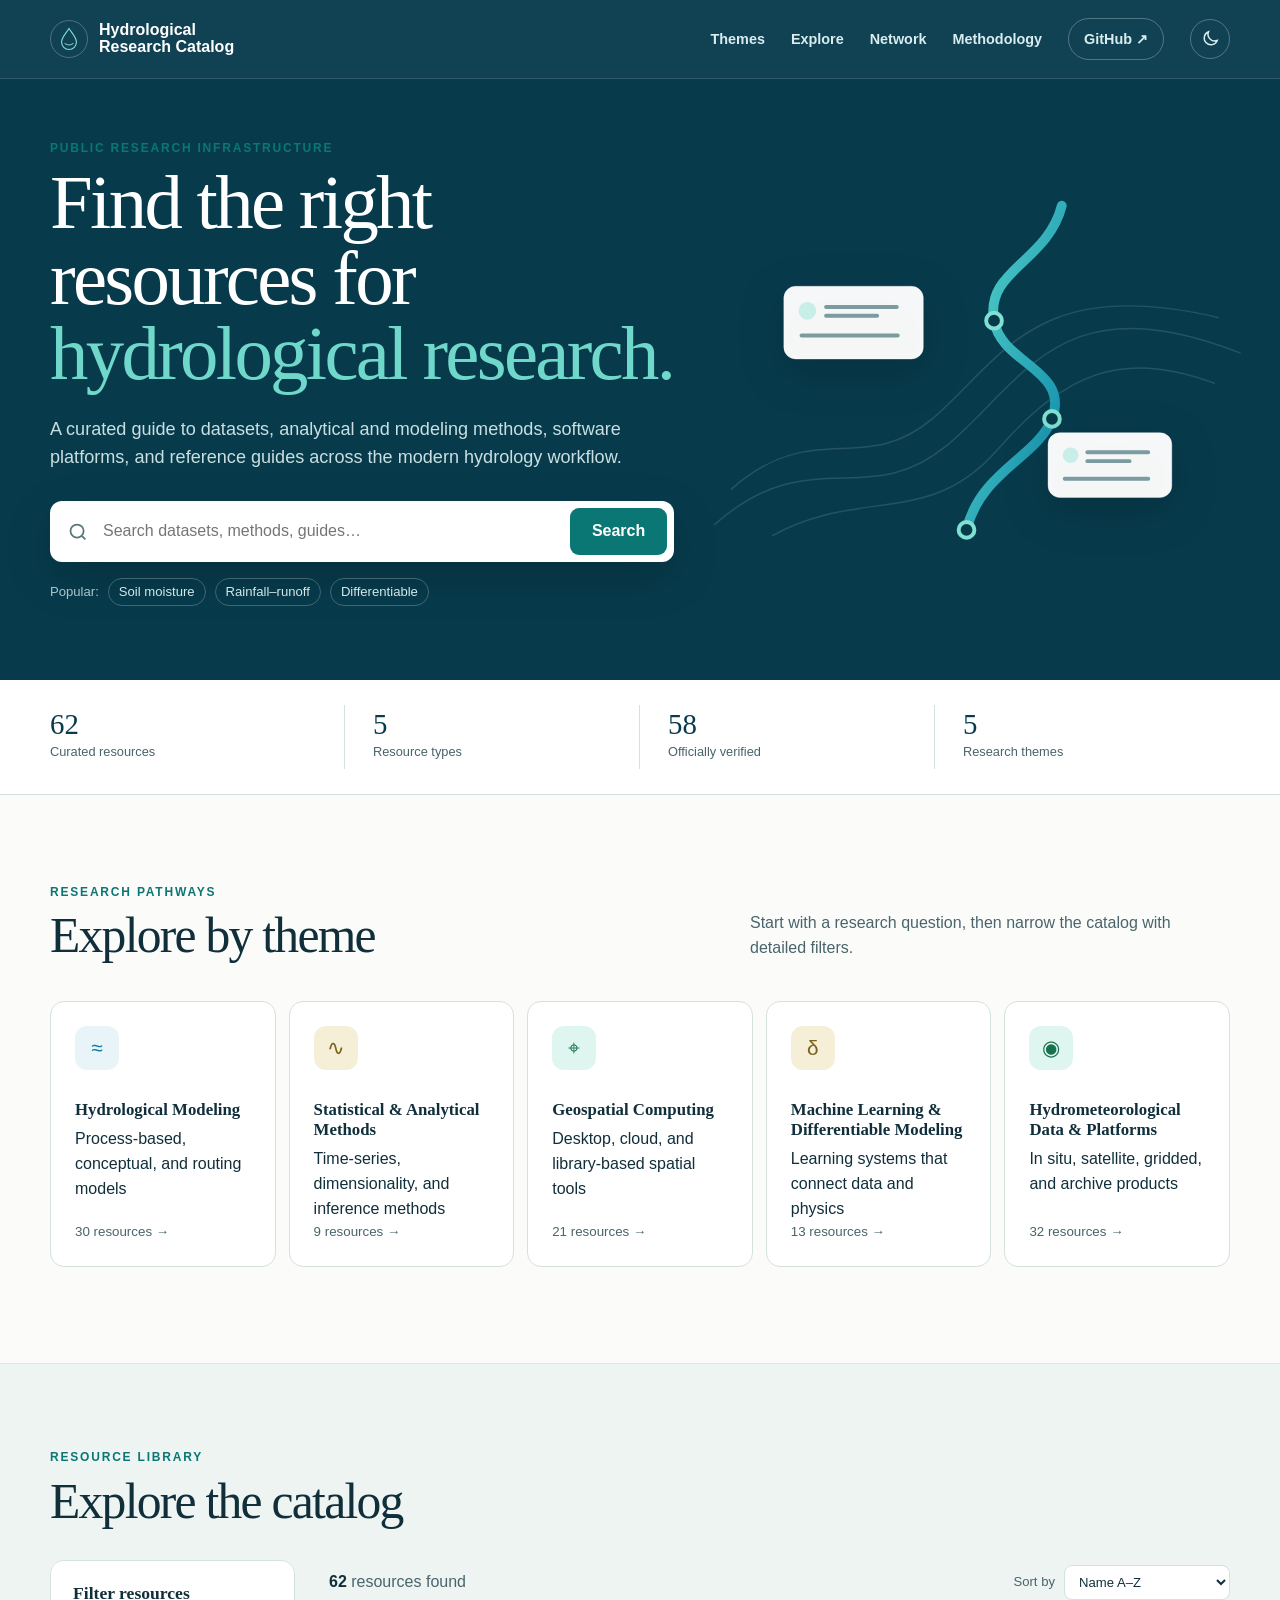
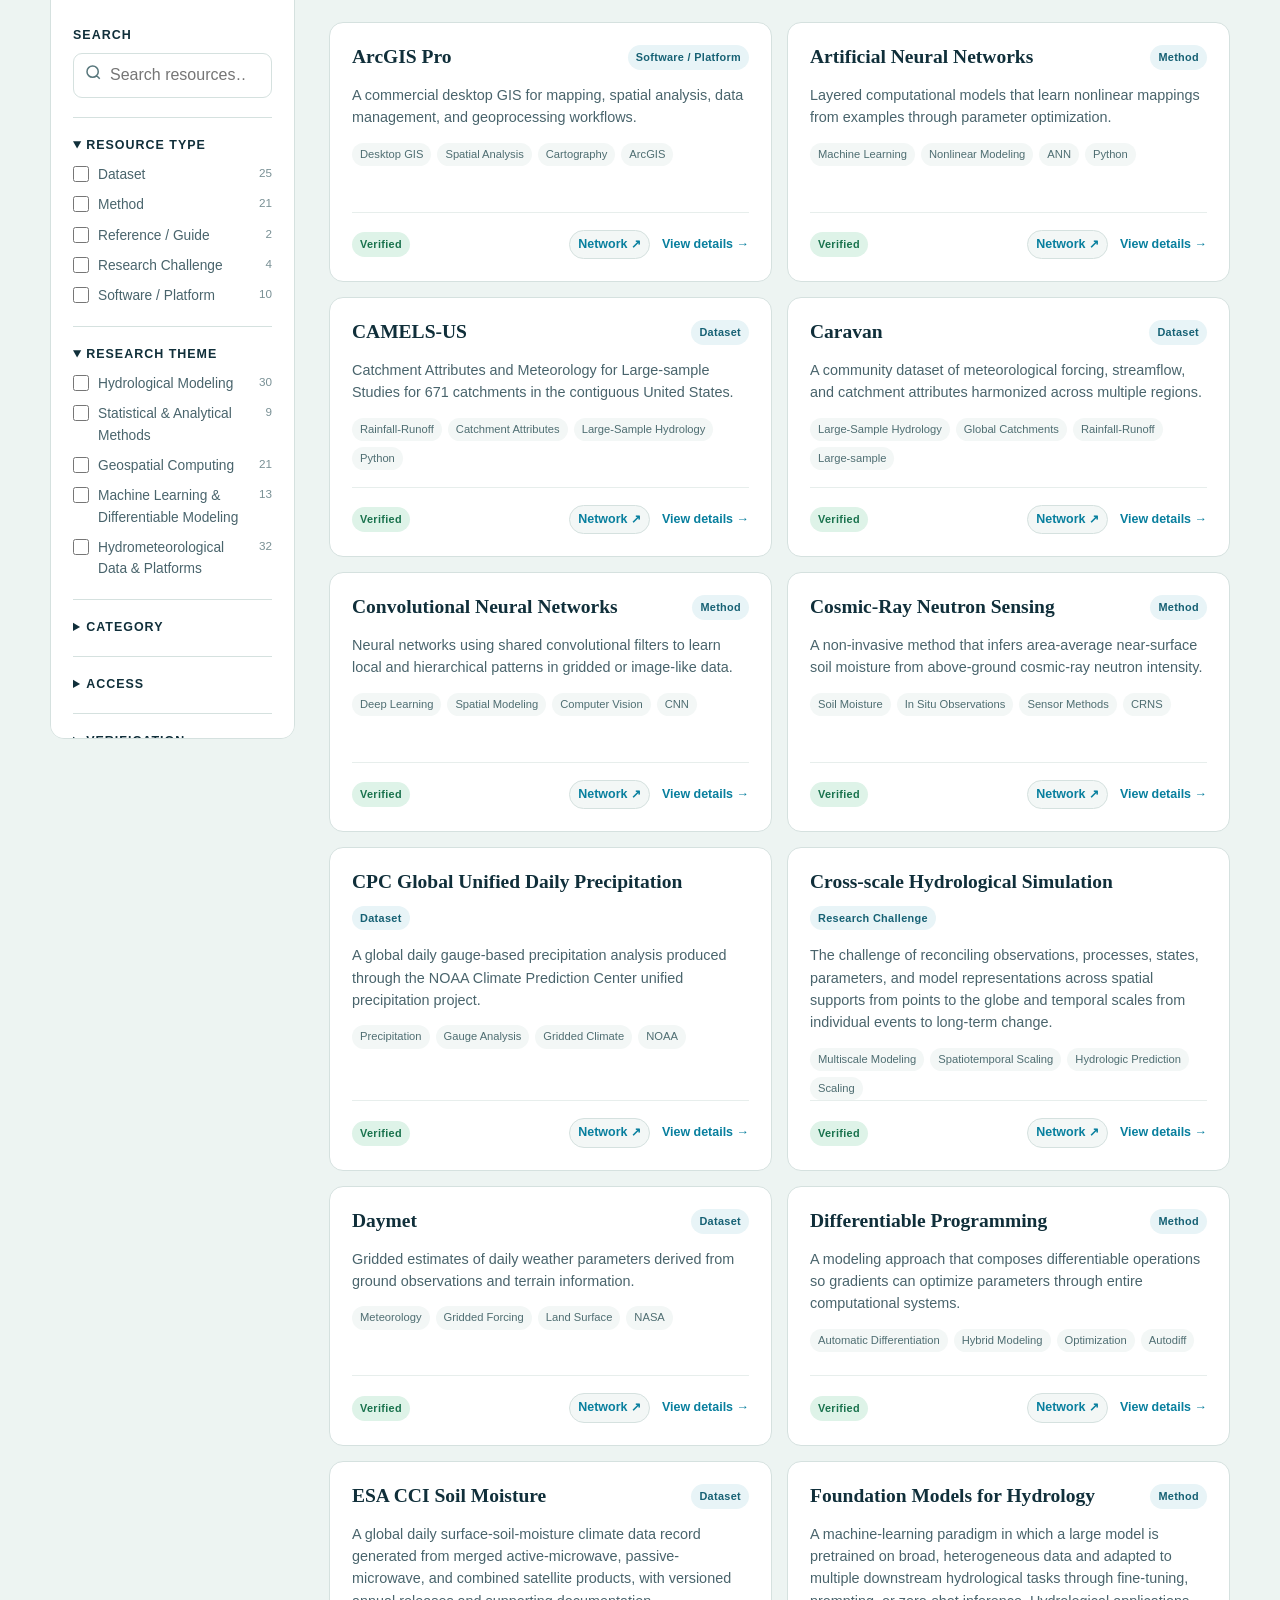
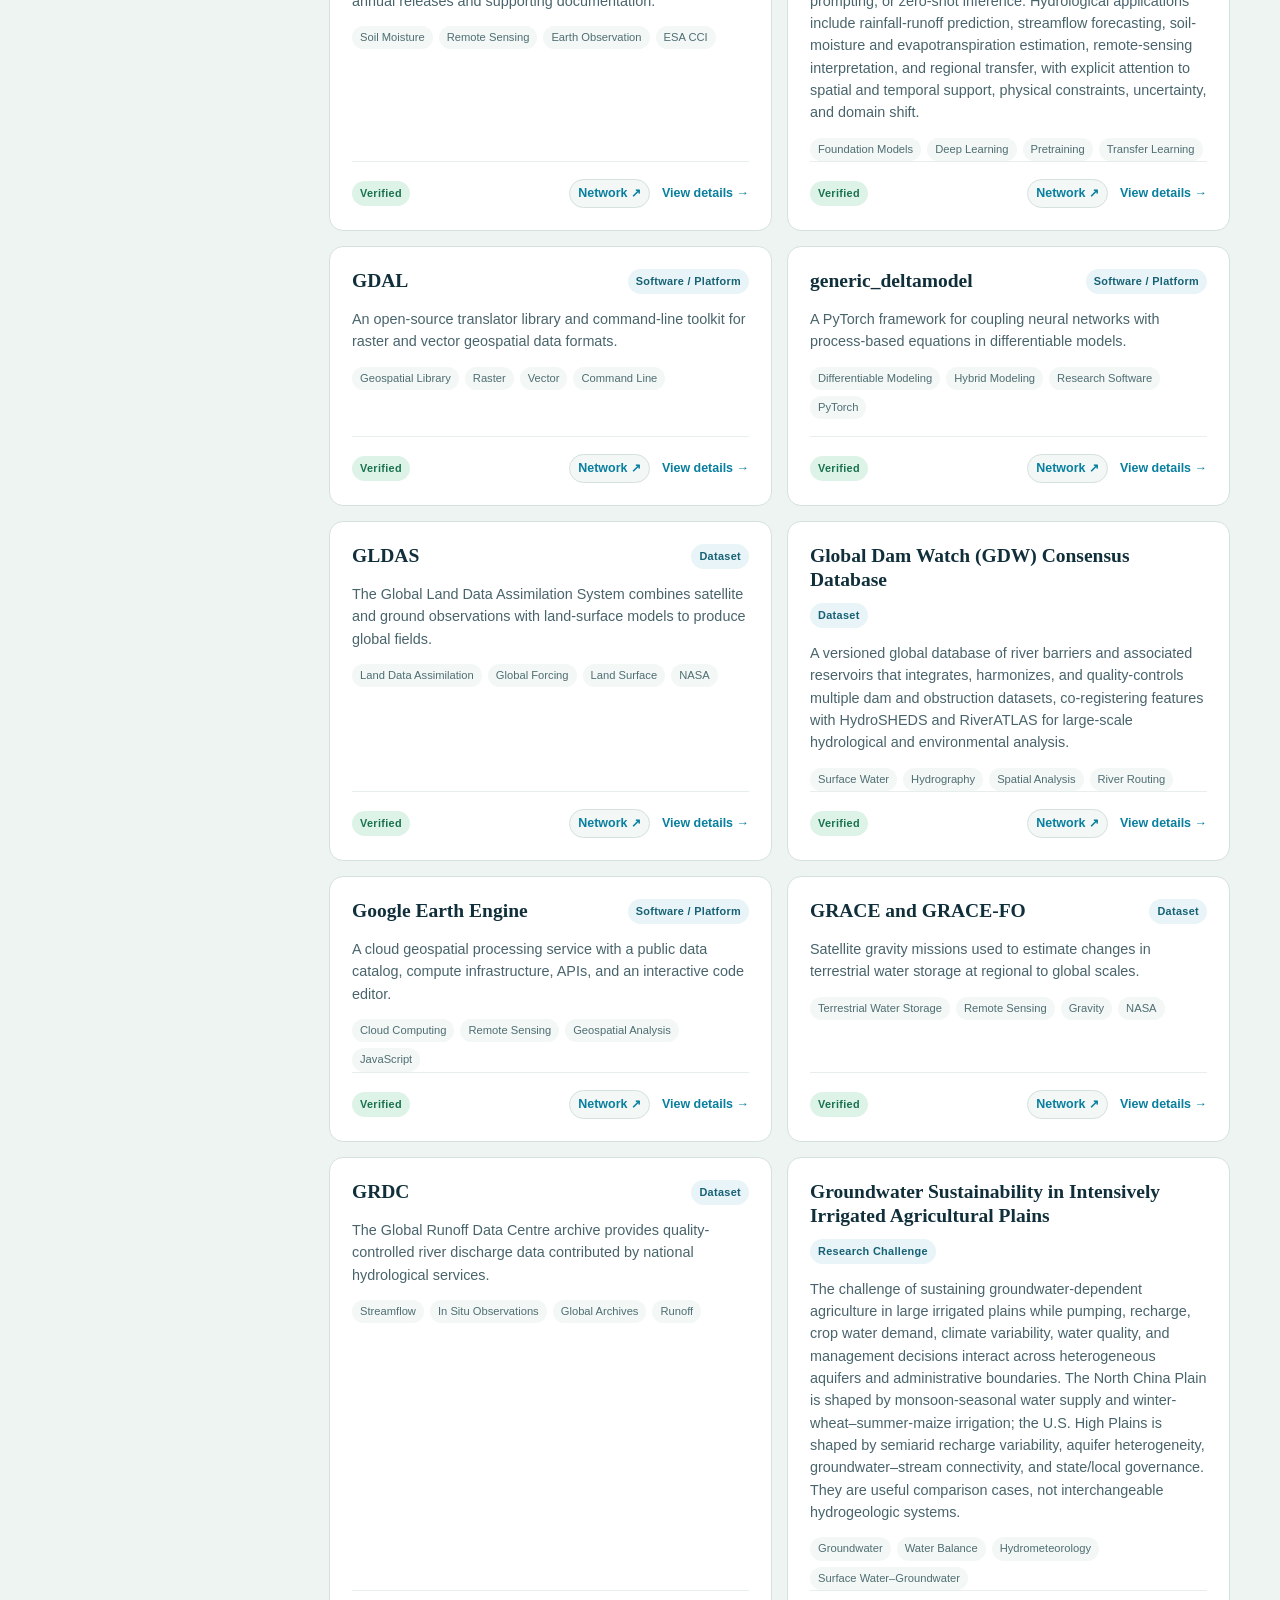
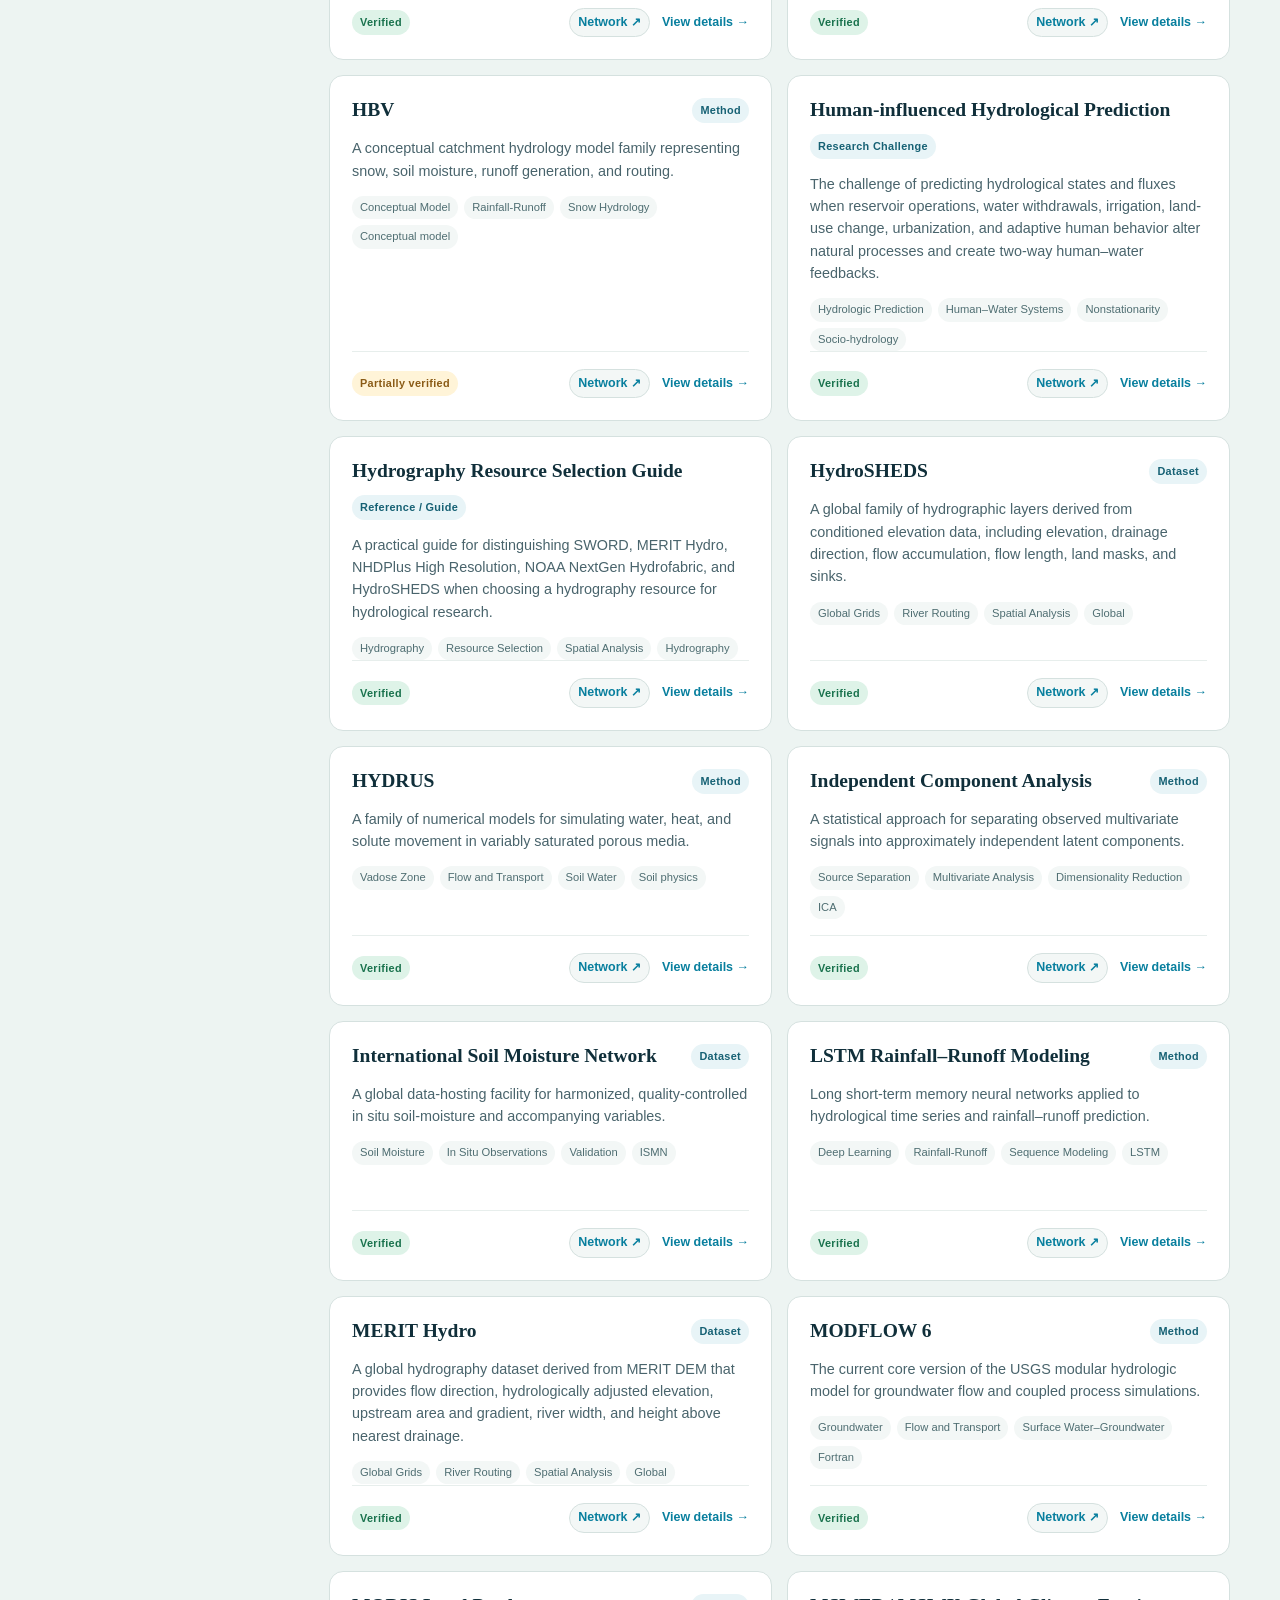
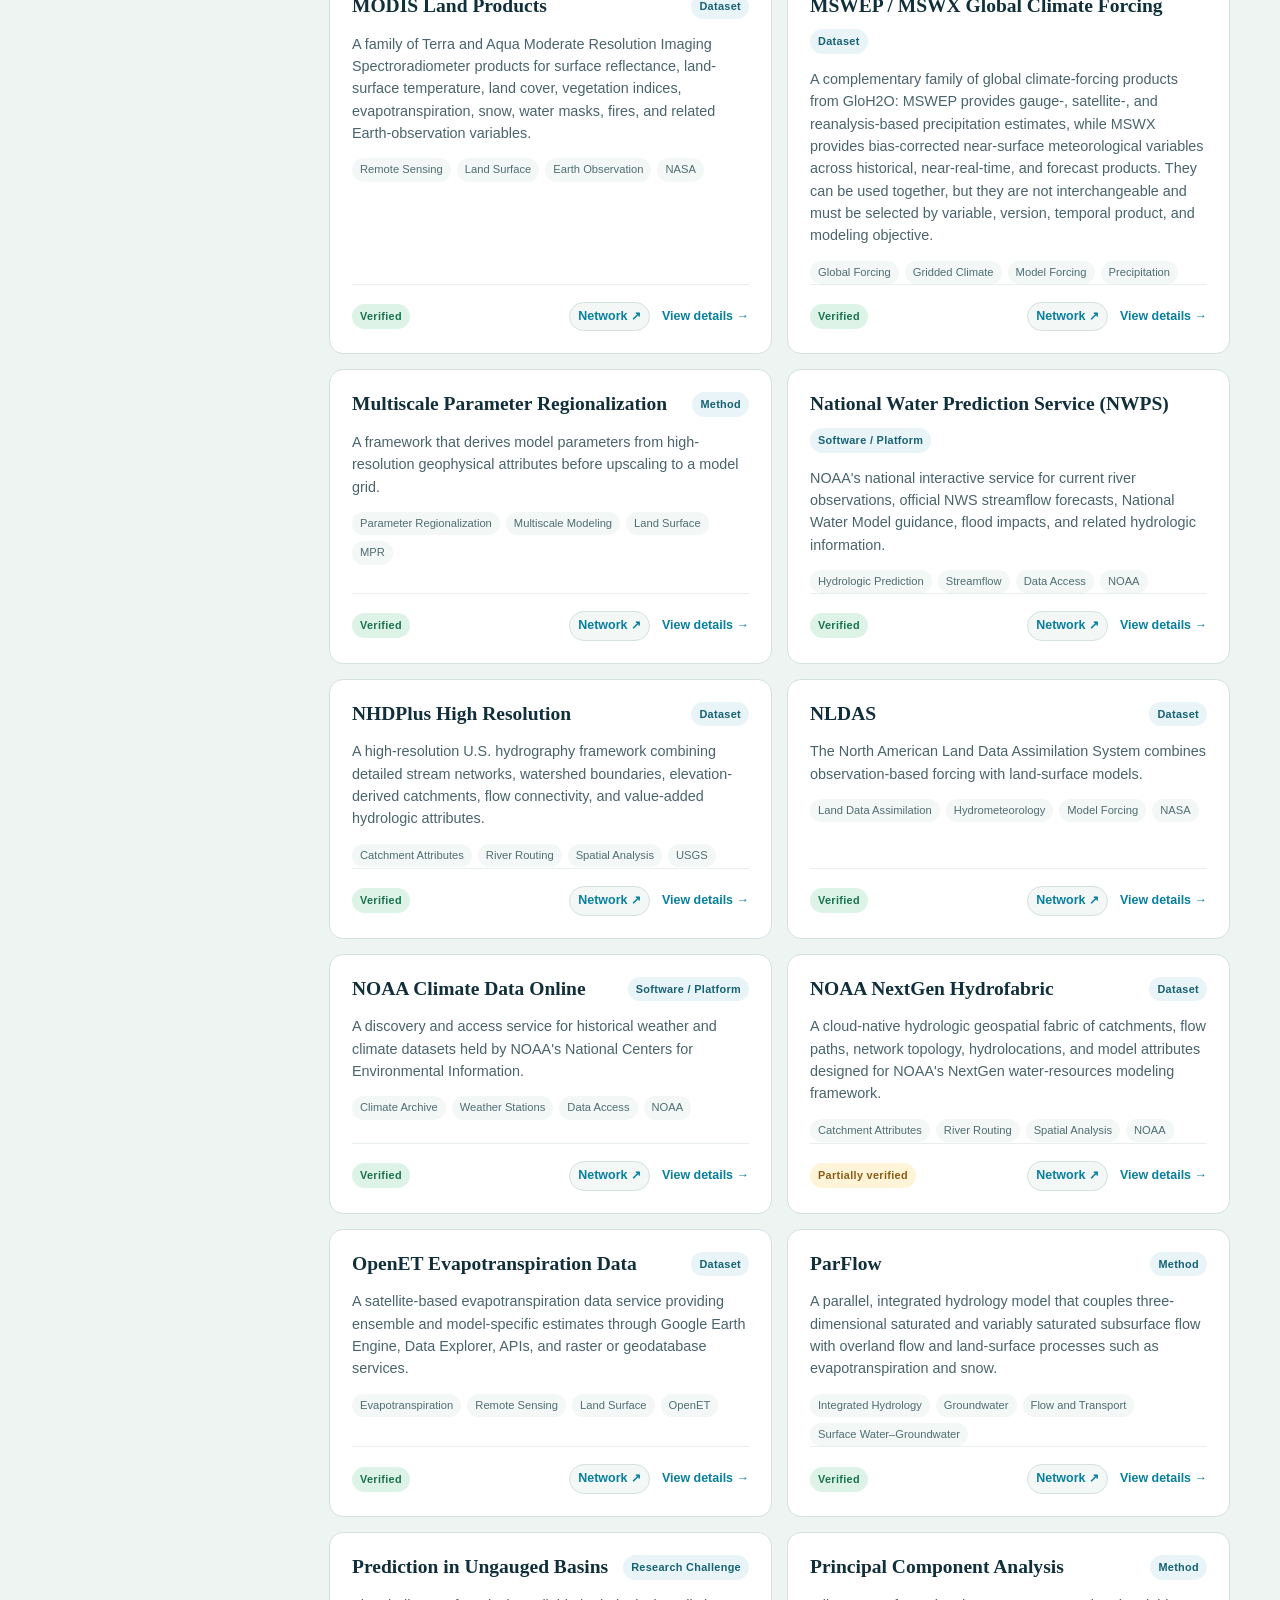
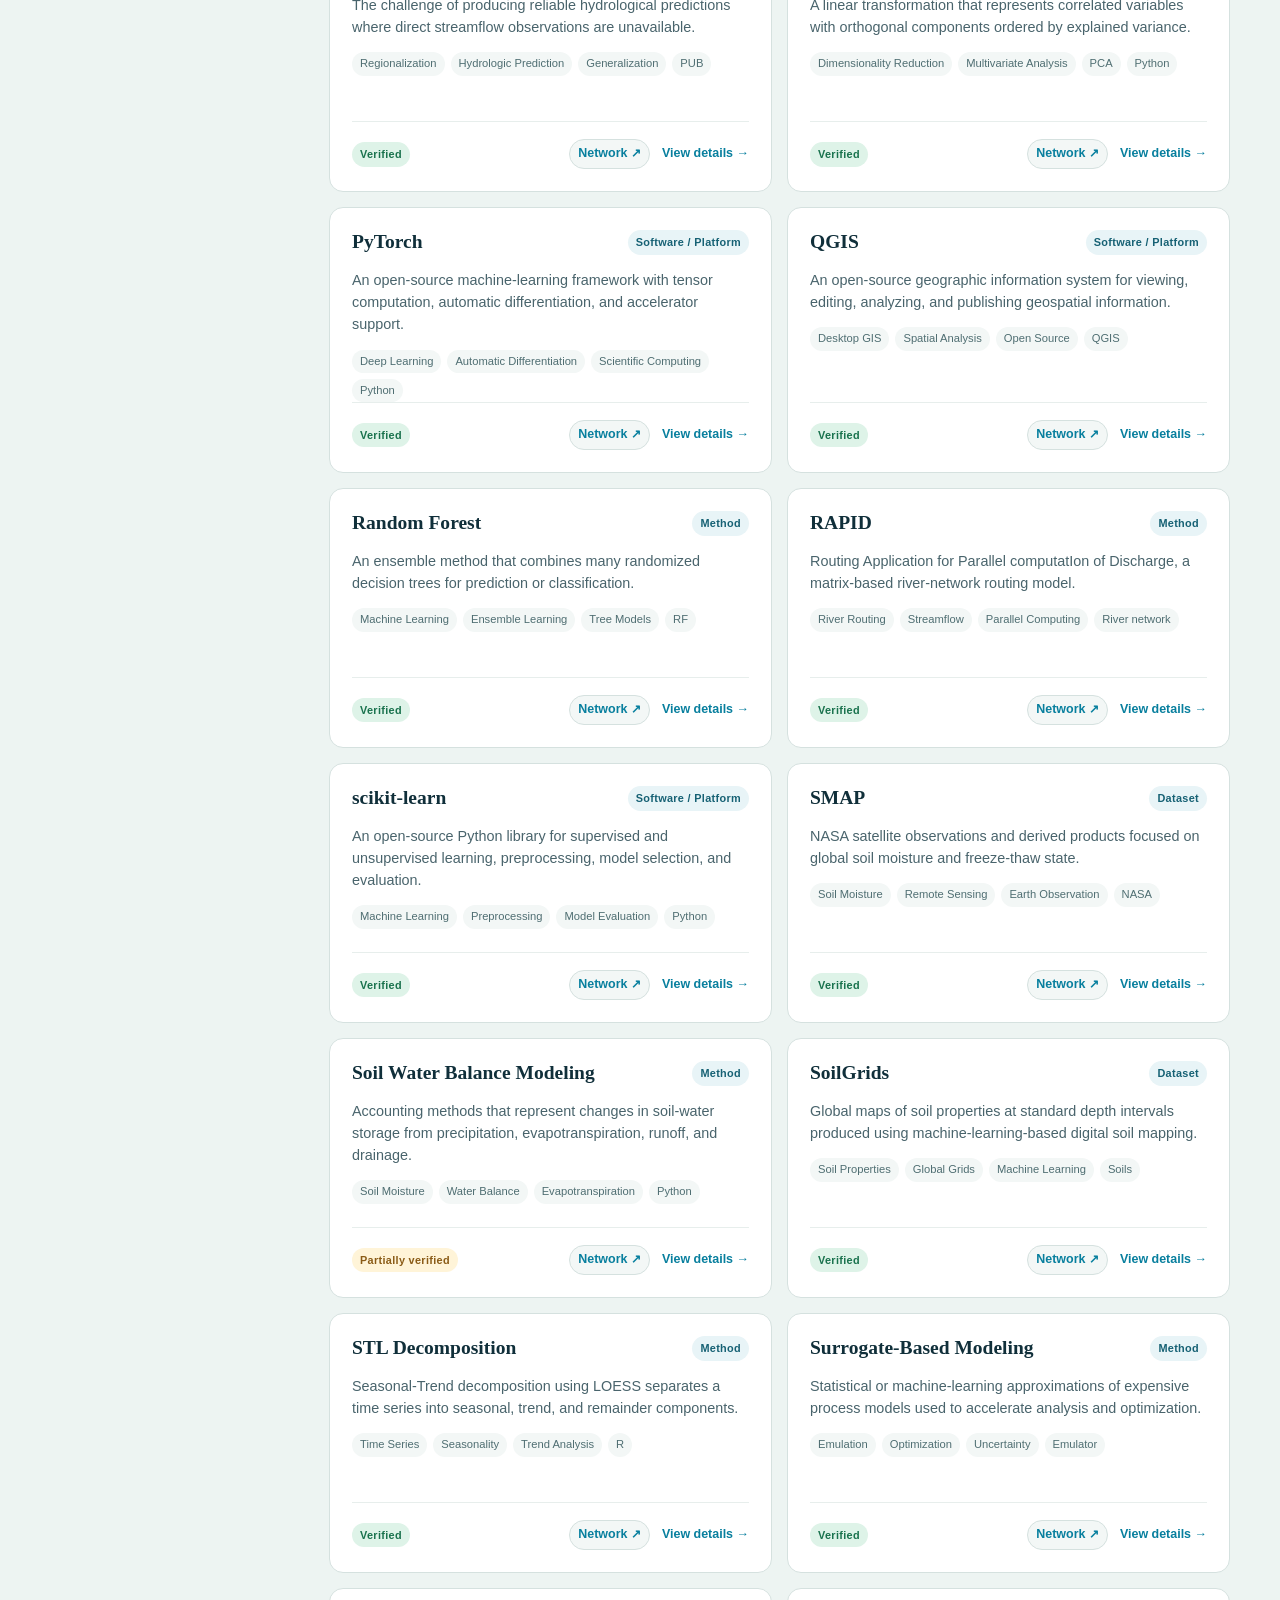
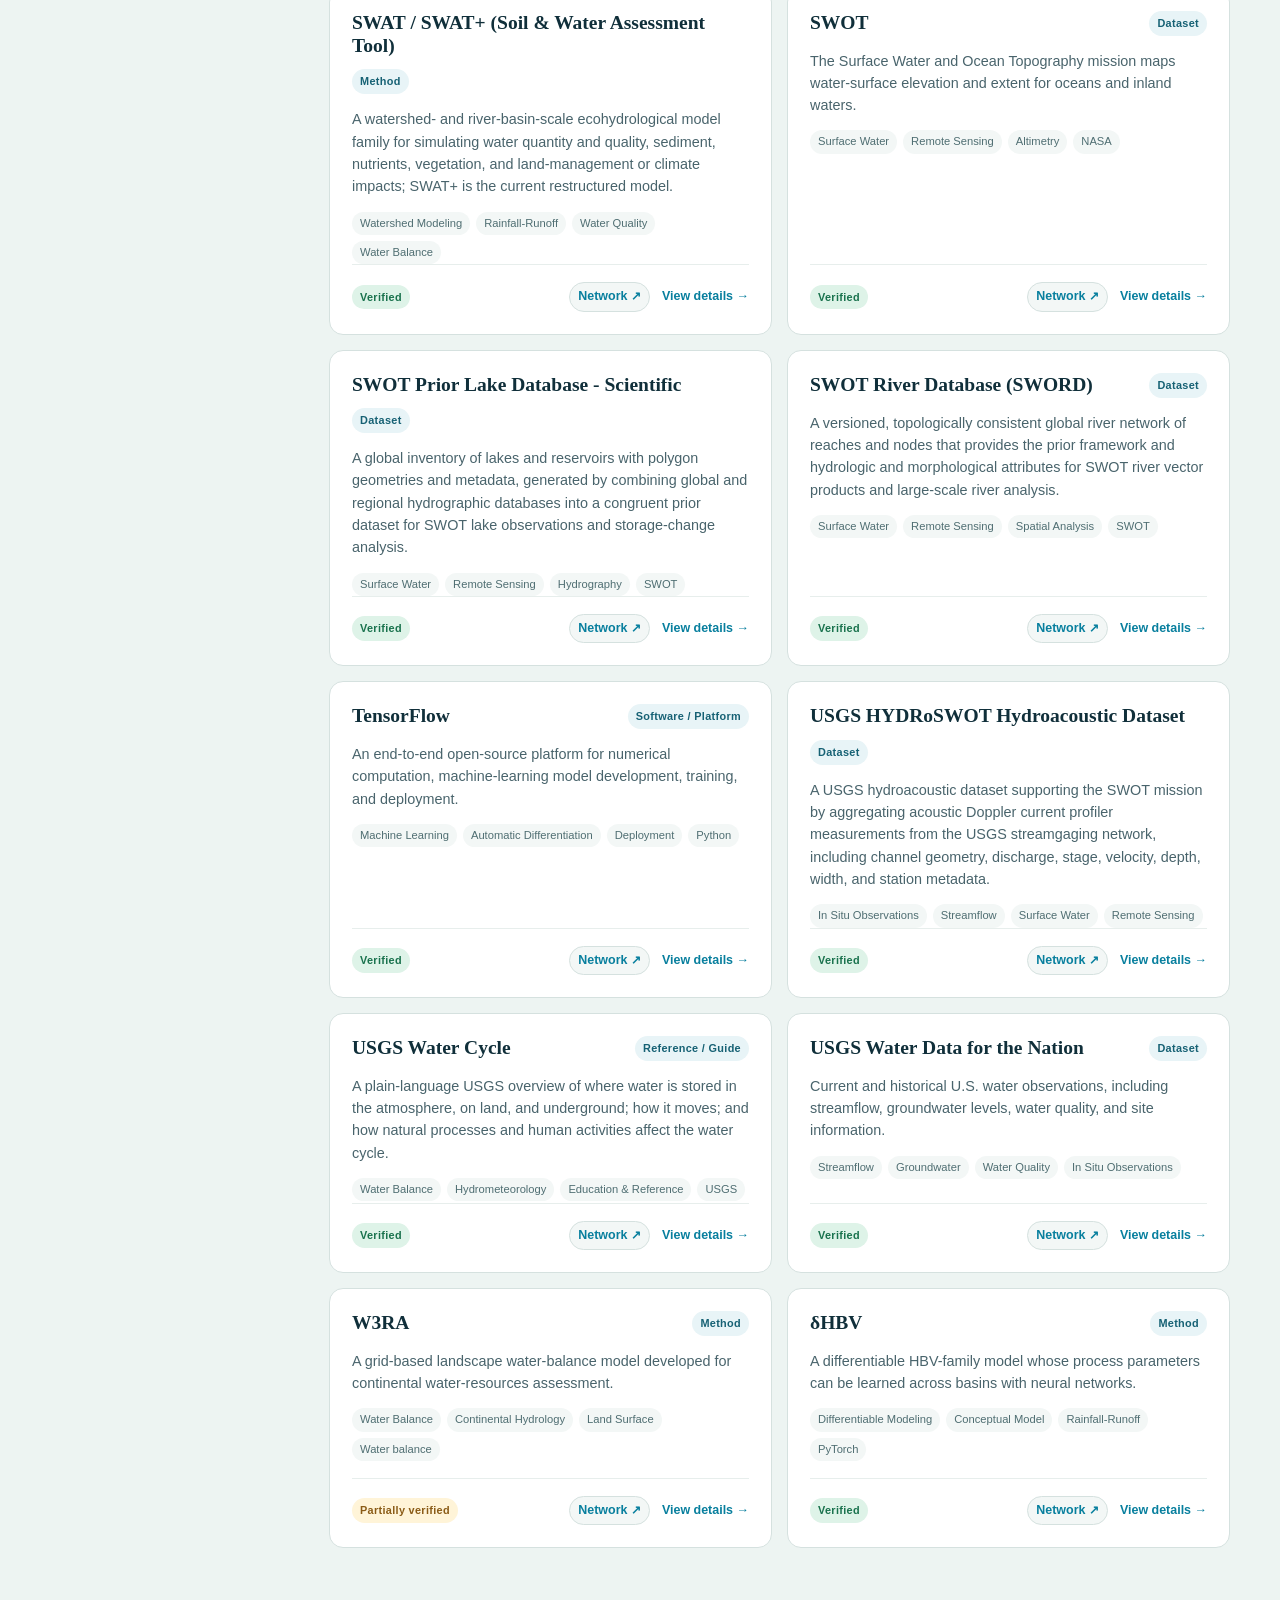
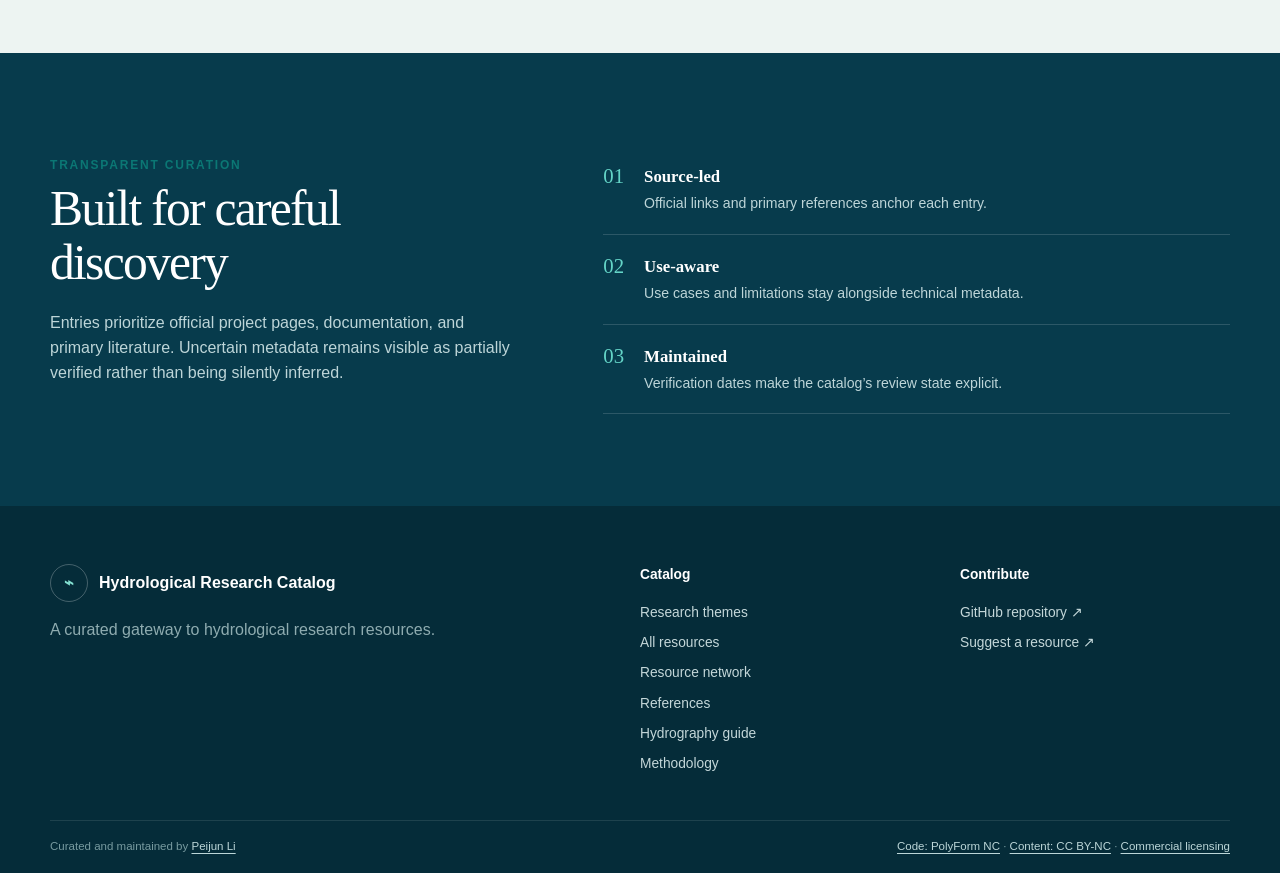
==== commit ae18a23d: "The lastest snapshot" ====
--- a/index.html
+++ b/index.html
@@ -8,7 +8,7 @@
     <link rel="icon" href="./assets/favicon.svg" type="image/svg+xml">
     <meta
       name="description"
-      content="Explore verified datasets, observation products, models, methods, and software for hydrological research."
+      content="Explore verified hydrological datasets, methods, software platforms, and reference guides."
     >
     <script src="./assets/js/theme.js"></script>
     <link rel="license" href="./LICENSE">
@@ -57,13 +57,13 @@
             <p class="eyebrow">Public research infrastructure</p>
             <h1>Find the right resources for <span>hydrological research.</span></h1>
             <p class="hero-intro">
-              A curated guide to datasets, observation products, models, analytical methods, and software across the
-              modern hydrology workflow.
+              A curated guide to datasets, analytical and modeling methods, software platforms, and reference guides
+              across the modern hydrology workflow.
             </p>
             <form id="hero-search-form" class="hero-search" role="search">
               <label class="sr-only" for="hero-search">Search the catalog</label>
               <svg viewBox="0 0 24 24" aria-hidden="true"><path d="m21 21-4.4-4.4m2.4-5.1a7.5 7.5 0 1 1-15 0 7.5 7.5 0 0 1 15 0Z"></path></svg>
-              <input id="hero-search" type="search" placeholder="Search models, datasets, methods…" autocomplete="off">
+              <input id="hero-search" type="search" placeholder="Search datasets, methods, guides…" autocomplete="off">
               <button type="submit">Search</button>
             </form>
             <div class="popular-searches" aria-label="Popular searches">
@@ -165,7 +165,7 @@
                   </select>
                 </label>
               </div>
-              <div id="catalog-grid" class="catalog-grid" aria-live="polite"></div>
+              <div id="catalog-grid" class="catalog-grid"></div>
               <div id="empty-state" class="empty-state" hidden>
                 <span aria-hidden="true">⌁</span>
                 <h3>No matching resources</h3>
@@ -212,6 +212,7 @@
           <a href="#catalog">All resources</a>
           <a href="./network.html">Resource network</a>
           <a href="./references.html">References</a>
+          <a href="./hydrography-resource-selection-guide.html">Hydrography guide</a>
           <a href="#methodology">Methodology</a>
         </div>
         <div>
@@ -237,7 +238,7 @@
 
     <div id="filter-backdrop" class="backdrop" hidden></div>
     <div id="detail-backdrop" class="backdrop detail-backdrop" hidden></div>
-    <aside id="detail-panel" class="detail-panel" aria-labelledby="detail-title" aria-hidden="true" tabindex="-1">
+    <aside id="detail-panel" class="detail-panel" role="dialog" aria-labelledby="detail-title" aria-hidden="true" inert tabindex="-1">
       <div class="detail-panel-head">
         <p class="eyebrow">Resource details</p>
         <button id="detail-close" class="icon-button" type="button" aria-label="Close resource details">×</button>
--- a/assets/css/styles.css
+++ b/assets/css/styles.css
@@ -119,7 +119,7 @@
 a { color: inherit; }
 button, input, select { font: inherit; }
 button, a { -webkit-tap-highlight-color: transparent; }
-button:focus-visible, a:focus-visible, input:focus-visible, select:focus-visible, [tabindex]:focus-visible {
+button:focus-visible, a:focus-visible, input:focus-visible, select:focus-visible, summary:focus-visible, [tabindex]:focus-visible {
   outline: 3px solid var(--focus);
   outline-offset: 3px;
 }
@@ -233,15 +233,22 @@
 }
 .filter-panel-head { display: flex; align-items: center; justify-content: space-between; }
 .filter-panel h3 { margin-bottom: 18px; font: 600 1.1rem var(--serif); }
-.filter-search label, .filter-group legend { color: var(--ink); font-size: .78rem; font-weight: 800; text-transform: uppercase; letter-spacing: .08em; }
+.filter-search label, .filter-group summary { color: var(--ink); font-size: .78rem; font-weight: 800; text-transform: uppercase; letter-spacing: .08em; }
 .input-with-icon { margin-top: 6px; padding: 9px 10px; display: grid; grid-template-columns: 19px 1fr; gap: 7px; border: 1px solid var(--line); border-radius: 9px; }
 .input-with-icon svg { width: 18px; }
 .input-with-icon input { min-width: 0; padding: 0; border: 0; outline: none; color: var(--ink); background: transparent; }
 .filter-group { margin: 19px 0 0; padding: 18px 0 0; border: 0; border-top: 1px solid var(--line); }
-.filter-group legend { width: 100%; padding-top: 18px; }
+.filter-group summary { cursor: pointer; overflow-wrap: anywhere; }
+.filter-group fieldset { min-width: 0; margin: 0; padding: 0; border: 0; }
+.option-search { display: block; margin-top: 14px; font-size: .8rem; color: var(--ink-soft); }
+.option-search input { display: block; width: 100%; min-width: 0; margin-top: 6px; padding: 8px; border: 1px solid var(--line-strong); border-radius: 8px; color: var(--ink); background: var(--surface); }
+.filter-options-toggle { margin-top: 12px; padding: 6px 0; border: 0; background: transparent; color: var(--blue); font-weight: 700; cursor: pointer; }
+.filter-options-empty { margin-top: 10px; font-size: .8rem; color: var(--ink-soft); }
+.filter-option[hidden], .filter-options-toggle[hidden] { display: none; }
+.filter-option span { overflow-wrap: anywhere; }
 .filter-option { margin-top: 9px; display: flex; align-items: flex-start; gap: 9px; color: var(--ink-soft); font-size: .86rem; cursor: pointer; }
-.filter-option input { width: 16px; height: 16px; margin: 2px 0 0; accent-color: var(--teal); }
-.filter-option span:last-child { margin-left: auto; color: var(--muted-count); font-size: .73rem; }
+.filter-option input { flex: 0 0 16px; width: 16px; height: 16px; margin: 2px 0 0; accent-color: var(--teal); }
+.filter-option span:last-child { flex: 0 0 auto; white-space: nowrap; margin-left: auto; color: var(--muted-count); font-size: .73rem; }
 .clear-button {
   width: 100%; margin-top: 22px; padding: 9px; color: var(--blue); background: transparent;
   border: 1px solid var(--line-strong); border-radius: 8px; font-weight: 700; cursor: pointer;
@@ -266,8 +273,8 @@
   transition: transform .18s ease, box-shadow .18s ease, border-color .18s ease;
 }
 .resource-card:hover { transform: translateY(-3px); border-color: var(--hover-line); box-shadow: var(--shadow-soft); }
-.card-top { display: flex; justify-content: space-between; gap: 12px; align-items: flex-start; }
-.resource-card h3 { margin-bottom: 0; font: 600 1.22rem/1.2 var(--serif); }
+.card-top { display: flex; flex-wrap: wrap; justify-content: space-between; gap: 12px; align-items: flex-start; }
+.resource-card h3 { min-width: 0; overflow-wrap: anywhere; margin-bottom: 0; font: 600 1.22rem/1.2 var(--serif); }
 .type-badge, .status-badge {
   padding: 4px 8px; display: inline-flex; align-items: center; gap: 5px; flex: 0 0 auto;
   border-radius: 999px; font-size: .68rem; font-weight: 800; letter-spacing: .03em;
@@ -462,7 +469,7 @@
 .network-resource-node:hover text,
 .network-resource-node:focus text,
 .network-resource-node.active text,
-.network-resource-node.selected text { opacity: 1; }
+.network-resource-node.selected text { opacity: 1; pointer-events: auto; }
 .network-resource-node:hover .network-node-core,
 .network-resource-node:focus .network-node-core,
 .network-resource-node.active .network-node-core { r: 13; }
@@ -501,6 +508,7 @@
 }
 .network-inspector {
   position: sticky; top: 97px; max-height: calc(100vh - 115px); padding: 25px; overflow-y: auto;
+  scroll-margin-top: 84px;
   color: var(--ink); background: var(--surface); border: 1px solid var(--line);
   border-radius: var(--radius); box-shadow: var(--shadow-soft);
 }
@@ -541,6 +549,75 @@
 .network-neighbor-list span { display: block; margin-top: 3px; color: var(--ink-soft); font-size: .72rem; }
 .network-neighbor-empty { color: var(--ink-soft); font-size: .82rem; }
 .network-count { margin: 24px 0 0; color: var(--ink-soft); font-size: .75rem; }
+.guide-hero {
+  padding-block: 78px 82px; color: white; background:
+    linear-gradient(120deg, rgba(7, 59, 76, .98), rgba(8, 127, 158, .88)),
+    var(--navy);
+}
+.guide-hero h1 { max-width: 820px; margin-bottom: 20px; font-size: clamp(3rem, 7vw, 5.6rem); line-height: .96; }
+.guide-hero > .container > p:not(.eyebrow) { max-width: 760px; margin-bottom: 0; color: #c4dadd; font-size: 1.06rem; line-height: 1.65; }
+.guide-hero-actions { margin-top: 28px; display: flex; flex-wrap: wrap; gap: 14px 22px; align-items: center; }
+.guide-hero-actions a { color: #dff5ef; font-weight: 800; text-decoration: none; }
+.guide-hero-actions a:hover { text-decoration: underline; text-underline-offset: 4px; }
+.guide-hero-actions .guide-primary-link {
+  padding: 11px 15px; color: var(--navy); background: #dff5ef; border-radius: 9px;
+}
+.guide-hero-actions .guide-primary-link:hover { text-decoration: none; background: white; }
+.guide-section { padding-block: 78px 90px; }
+.guide-section + .guide-section { border-top: 1px solid var(--divider); }
+.guide-section-intro { max-width: 760px; margin-bottom: 30px; }
+.guide-section-intro h2, .guide-notes h2 { margin-bottom: 14px; font-size: clamp(2rem, 4vw, 3.35rem); line-height: 1.02; }
+.guide-section-intro p:last-child { margin-bottom: 0; color: var(--ink-soft); }
+.guide-table-wrap {
+  overflow-x: auto; border: 1px solid var(--line); border-radius: var(--radius);
+  background: var(--surface); box-shadow: var(--shadow-soft);
+}
+.guide-table-wrap:focus { outline: 3px solid var(--focus); outline-offset: 3px; }
+.guide-comparison-table { width: 100%; min-width: 940px; border-collapse: collapse; text-align: left; }
+.guide-comparison-table th, .guide-comparison-table td { padding: 17px 18px; border-bottom: 1px solid var(--line); vertical-align: top; line-height: 1.5; }
+.guide-comparison-table thead th {
+  color: var(--ink-soft); background: var(--surface-subtle); font: 800 .7rem var(--sans);
+  letter-spacing: .08em; text-transform: uppercase;
+}
+.guide-comparison-table tbody tr:last-child th, .guide-comparison-table tbody tr:last-child td { border-bottom: 0; }
+.guide-comparison-table tbody th { min-width: 165px; color: var(--ink); font-size: .95rem; }
+.guide-comparison-table tbody td { color: var(--ink-soft); font-size: .84rem; }
+.guide-comparison-table a, .guide-resource-links a, .guide-notes-links a { color: var(--blue); font-weight: 800; text-decoration: none; }
+.guide-comparison-table a:hover, .guide-resource-links a:hover, .guide-notes-links a:hover { text-decoration: underline; text-underline-offset: 3px; }
+.guide-table-note { margin: 13px 0 0; color: var(--muted-count); font-size: .78rem; }
+.guide-resource-section { background: var(--surface-muted); }
+.guide-resource-grid { display: grid; grid-template-columns: repeat(2, minmax(0, 1fr)); gap: 18px; }
+.guide-resource-card {
+  padding: 26px; background: var(--surface); border: 1px solid var(--line); border-radius: var(--radius);
+  box-shadow: var(--shadow-soft);
+}
+.guide-resource-card:last-child { grid-column: 1 / -1; }
+.guide-resource-kicker { margin-bottom: 10px; color: var(--teal); font: 800 .7rem var(--sans); letter-spacing: .09em; text-transform: uppercase; }
+.guide-resource-card h3 { margin-bottom: 12px; font-size: 1.55rem; }
+.guide-resource-card > p:not(.guide-resource-kicker) { color: var(--ink-soft); font-size: .9rem; line-height: 1.6; }
+.guide-resource-card dl { margin: 20px 0 0; padding-top: 17px; display: grid; gap: 13px; border-top: 1px solid var(--line); }
+.guide-resource-card dt { color: var(--ink-soft); font-size: .68rem; font-weight: 800; letter-spacing: .07em; text-transform: uppercase; }
+.guide-resource-card dd { margin: 4px 0 0; color: var(--ink); font-size: .84rem; line-height: 1.5; }
+.guide-resource-links { margin-top: 20px; display: flex; flex-wrap: wrap; gap: 8px 18px; font-size: .8rem; }
+.guide-decision-section { background: var(--paper); }
+.guide-decision-grid { display: grid; grid-template-columns: .7fr 1.3fr; gap: 60px; align-items: start; }
+.guide-decision-list { margin: 0; padding: 0; display: grid; gap: 13px; list-style: none; counter-reset: guide-decisions; }
+.guide-decision-list li {
+  position: relative; padding: 16px 18px 16px 58px; color: var(--ink-soft); background: var(--surface);
+  border: 1px solid var(--line); border-radius: 11px; line-height: 1.5;
+}
+.guide-decision-list li::before {
+  position: absolute; left: 18px; top: 16px; width: 25px; height: 25px; display: grid; place-items: center;
+  color: var(--navy); background: var(--mint); border-radius: 50%; content: counter(guide-decisions); counter-increment: guide-decisions;
+  font-weight: 850;
+}
+.guide-decision-list strong { color: var(--ink); }
+.guide-notes-section { padding-block: 68px 85px; background: var(--navy); }
+.guide-notes { max-width: 860px; color: #c4dadd; }
+.guide-notes h2 { color: white; }
+.guide-notes p:not(.eyebrow) { line-height: 1.65; }
+.guide-notes-links { margin-top: 24px; display: flex; flex-wrap: wrap; gap: 10px 22px; }
+.guide-notes-links a { color: #dff5ef; }
 .network-accessible {
   margin-top: 18px; padding: 13px 15px; color: var(--ink-soft);
   background: var(--surface); border: 1px solid var(--line); border-radius: 9px;
@@ -567,6 +644,7 @@
   .network-toolbar { grid-template-columns: 1.4fr 1fr 1fr; }
   .network-view-controls { grid-column: 1 / -1; }
   .network-inspector-meta { grid-template-columns: 1fr; }
+  .guide-decision-grid { grid-template-columns: 1fr; gap: 30px; }
 }
 
 @media (max-width: 760px) {
@@ -590,9 +668,9 @@
   .mobile-filter-button { display: inline-flex; padding: 9px 15px; color: var(--ink); background: var(--surface); border: 1px solid var(--line-strong); border-radius: 9px; }
   .filter-panel {
     position: fixed; z-index: 90; inset: 0 0 0 auto; top: 0; width: min(390px, 92vw); max-height: none;
-    border-radius: 0; transform: translateX(105%); transition: transform .22s ease;
+    border-radius: 0; transform: translateX(105%); transition: transform .22s ease; visibility: hidden;
   }
-  .filter-panel.open { transform: translateX(0); }
+  .filter-panel.open { transform: translateX(0); visibility: visible; }
   .mobile-only { display: grid; }
   .methodology-grid { grid-template-columns: 1fr; gap: 35px; }
   .footer-grid { grid-template-columns: 1fr 1fr; }
@@ -606,6 +684,11 @@
   .network-canvas { height: 66vh; min-height: 520px; }
   .network-inspector { position: static; max-height: none; }
   .network-accessible ul { grid-template-columns: 1fr; }
+  .guide-hero { padding-block: 54px 62px; }
+  .guide-section { padding-block: 58px 68px; }
+  .guide-resource-grid { grid-template-columns: 1fr; }
+  .guide-resource-card:last-child { grid-column: auto; }
+  .guide-resource-card { padding: 22px; }
 }
 
 @media (max-width: 480px) {
@@ -632,6 +715,9 @@
   .network-search-control, .network-view-controls { grid-column: auto; }
   .network-canvas { height: 62vh; min-height: 460px; border-radius: var(--radius); }
   .network-view-controls button:last-child { flex: 1; }
+  .guide-hero h1 { font-size: clamp(2.65rem, 13vw, 4rem); }
+  .guide-hero-actions { align-items: flex-start; flex-direction: column; }
+  .guide-comparison-table { min-width: 860px; }
 }
 
 @media (prefers-reduced-motion: reduce) {
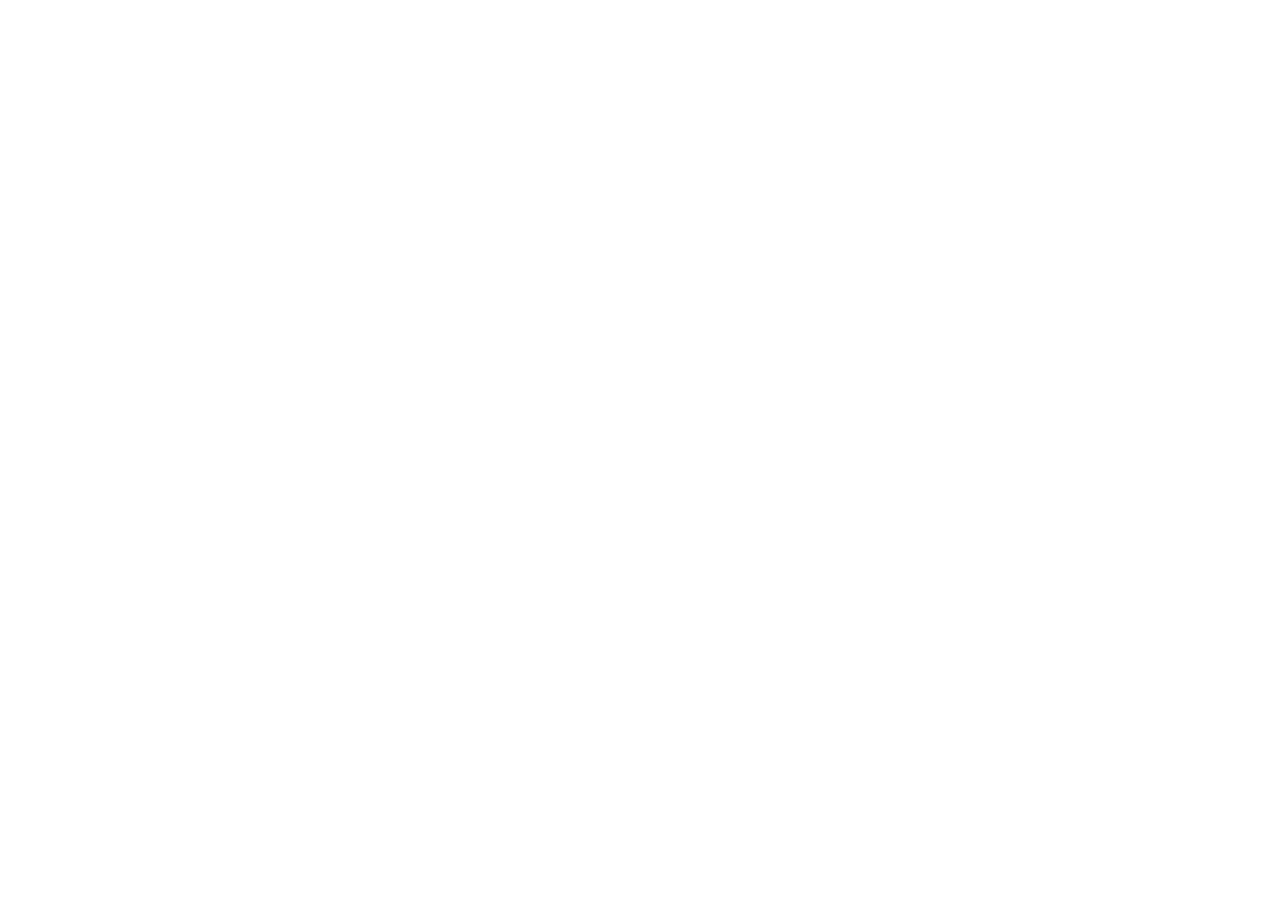
==== commit 3769bff8: "The lastest snapshot" ====
--- a/index.html
+++ b/index.html
@@ -1,251 +1,41 @@
 <!doctype html>
 <html lang="en">
-  <head>
-    <meta charset="utf-8">
-    <meta name="viewport" content="width=device-width, initial-scale=1">
-    <meta name="theme-color" content="#073b4c">
-    <title>Hydrological Research Catalog</title>
-    <link rel="icon" href="./assets/favicon.svg" type="image/svg+xml">
-    <meta
-      name="description"
-      content="Explore verified hydrological datasets, methods, software platforms, and reference guides."
-    >
-    <script src="./assets/js/theme.js"></script>
-    <link rel="license" href="./LICENSE">
-    <link rel="license" href="./LICENSE-CONTENT.md">
-    <link rel="stylesheet" href="./assets/css/styles.css">
-  </head>
-  <body>
-    <a class="skip-link" href="#catalog">Skip to catalog</a>
-
-    <header class="site-header">
-      <div class="container nav-inner">
-        <a class="brand" href="./" aria-label="Hydrological Research Catalog home">
-          <span class="brand-mark" aria-hidden="true">
-            <svg viewBox="0 0 42 42" role="img">
-              <path d="M21 4C16 12 9 18 9 26a12 12 0 0 0 24 0c0-8-7-14-12-22Z"></path>
-              <path d="M14 28c4 3 10 3 14 0"></path>
-            </svg>
-          </span>
-          <span>Hydrological<br>Research Catalog</span>
-        </a>
-        <nav aria-label="Primary navigation">
-          <a href="#themes">Themes</a>
-          <a href="#catalog">Explore</a>
-          <a href="./network.html">Network</a>
-          <a href="#methodology">Methodology</a>
-          <a class="repo-link" href="https://github.com/pjlicn/hydro-catalog" target="_blank" rel="noopener noreferrer">
-            GitHub <span aria-hidden="true">↗</span>
-          </a>
-          <button class="theme-toggle" type="button" data-theme-toggle aria-label="Switch color theme">
-            <svg class="theme-icon-sun" viewBox="0 0 24 24" aria-hidden="true">
-              <circle cx="12" cy="12" r="4"></circle>
-              <path d="M12 2v2m0 16v2M4.9 4.9l1.4 1.4m11.4 11.4 1.4 1.4M2 12h2m16 0h2M4.9 19.1l1.4-1.4M17.7 6.3l1.4-1.4"></path>
-            </svg>
-            <svg class="theme-icon-moon" viewBox="0 0 24 24" aria-hidden="true">
-              <path d="M20.5 14.5A8.5 8.5 0 0 1 9.5 3.5a8.5 8.5 0 1 0 11 11Z"></path>
-            </svg>
-          </button>
-        </nav>
-      </div>
-    </header>
-
-    <main>
-      <section class="hero">
-        <div class="container hero-grid">
-          <div class="hero-copy">
-            <p class="eyebrow">Public research infrastructure</p>
-            <h1>Find the right resources for <span>hydrological research.</span></h1>
-            <p class="hero-intro">
-              A curated guide to datasets, analytical and modeling methods, software platforms, and reference guides
-              across the modern hydrology workflow.
-            </p>
-            <form id="hero-search-form" class="hero-search" role="search">
-              <label class="sr-only" for="hero-search">Search the catalog</label>
-              <svg viewBox="0 0 24 24" aria-hidden="true"><path d="m21 21-4.4-4.4m2.4-5.1a7.5 7.5 0 1 1-15 0 7.5 7.5 0 0 1 15 0Z"></path></svg>
-              <input id="hero-search" type="search" placeholder="Search datasets, methods, guides…" autocomplete="off">
-              <button type="submit">Search</button>
-            </form>
-            <div class="popular-searches" aria-label="Popular searches">
-              <span>Popular:</span>
-              <button type="button" data-search="soil moisture">Soil moisture</button>
-              <button type="button" data-search="rainfall-runoff">Rainfall–runoff</button>
-              <button type="button" data-search="differentiable">Differentiable</button>
-            </div>
-          </div>
-          <div class="hero-visual" aria-hidden="true">
-            <svg viewBox="0 0 520 360" role="img">
-              <defs>
-                <linearGradient id="river" x1="0" y1="0" x2="1" y2="1">
-                  <stop offset="0" stop-color="#58d5c9"></stop>
-                  <stop offset="1" stop-color="#0c88aa"></stop>
-                </linearGradient>
-              </defs>
-              <path class="contour" d="M12 302c83-74 135-13 205-72s103-148 292-103"></path>
-              <path class="contour" d="M-5 338c96-86 157-14 237-81S347 91 531 163"></path>
-              <path class="contour" d="M54 349c91-50 160-8 229-87s128-104 222-68"></path>
-              <path class="river" d="M349 13c-15 58-78 65-69 117 7 44 78 50 59 100-15 39-73 54-87 113"></path>
-              <circle cx="280" cy="130" r="8"></circle>
-              <circle cx="339" cy="230" r="8"></circle>
-              <circle cx="252" cy="343" r="8"></circle>
-              <g class="visual-card card-a">
-                <rect width="142" height="74" rx="12"></rect>
-                <circle cx="24" cy="25" r="9"></circle>
-                <path d="M43 21h72M43 30h52M18 50h98"></path>
-              </g>
-              <g class="visual-card card-b">
-                <rect width="126" height="66" rx="12"></rect>
-                <circle cx="23" cy="23" r="8"></circle>
-                <path d="M40 20h62M40 29h43M17 47h85"></path>
-              </g>
-            </svg>
-          </div>
-        </div>
-      </section>
-
-      <section class="stats-band" aria-label="Catalog statistics">
-        <div class="container stats-grid">
-          <div><strong id="stat-resources">—</strong><span>Curated resources</span></div>
-          <div><strong id="stat-types">—</strong><span>Resource types</span></div>
-          <div><strong id="stat-verified">—</strong><span>Officially verified</span></div>
-          <div><strong id="stat-themes">5</strong><span>Research themes</span></div>
-        </div>
-      </section>
-
-      <section id="themes" class="themes-section container" aria-labelledby="themes-heading">
-        <div class="section-intro">
-          <div>
-            <p class="eyebrow">Research pathways</p>
-            <h2 id="themes-heading">Explore by theme</h2>
-          </div>
-          <p>Start with a research question, then narrow the catalog with detailed filters.</p>
-        </div>
-        <div id="theme-grid" class="theme-grid"></div>
-      </section>
-
-      <section id="catalog" class="catalog-section" aria-labelledby="catalog-heading">
-        <div class="container">
-          <div class="section-intro catalog-intro">
-            <div>
-              <p class="eyebrow">Resource library</p>
-              <h2 id="catalog-heading">Explore the catalog</h2>
-            </div>
-            <button id="mobile-filter-button" class="mobile-filter-button" type="button" aria-controls="filter-panel" aria-expanded="false">
-              Filters <span id="mobile-filter-count"></span>
-            </button>
-          </div>
-
-          <div class="catalog-layout">
-            <aside id="filter-panel" class="filter-panel" aria-label="Catalog filters">
-              <div class="filter-panel-head">
-                <h3>Filter resources</h3>
-                <button id="mobile-filter-close" class="icon-button mobile-only" type="button" aria-label="Close filters">×</button>
-              </div>
-              <div class="filter-search">
-                <label for="catalog-search">Search</label>
-                <div class="input-with-icon">
-                  <svg viewBox="0 0 24 24" aria-hidden="true"><path d="m21 21-4.4-4.4m2.4-5.1a7.5 7.5 0 1 1-15 0 7.5 7.5 0 0 1 15 0Z"></path></svg>
-                  <input id="catalog-search" type="search" placeholder="Search resources…" autocomplete="off">
-                </div>
-              </div>
-              <div id="filter-groups"></div>
-              <button id="clear-filters" class="clear-button" type="button">Clear all filters</button>
-            </aside>
-
-            <div class="results-area">
-              <div id="active-filters" class="active-filters" aria-label="Active filters"></div>
-              <div class="results-toolbar">
-                <p id="result-count" aria-live="polite">Loading catalog…</p>
-                <label>
-                  <span>Sort by</span>
-                  <select id="sort-select">
-                    <option value="name">Name A–Z</option>
-                    <option value="type">Resource type</option>
-                    <option value="recent">Recently checked</option>
-                  </select>
-                </label>
-              </div>
-              <div id="catalog-grid" class="catalog-grid"></div>
-              <div id="empty-state" class="empty-state" hidden>
-                <span aria-hidden="true">⌁</span>
-                <h3>No matching resources</h3>
-                <p>Try a broader search or remove one of the active filters.</p>
-                <button type="button">Clear all filters</button>
-              </div>
-              <div id="error-state" class="error-state" hidden role="alert"></div>
-            </div>
-          </div>
-        </div>
-      </section>
-
-      <section id="methodology" class="methodology-section">
-        <div class="container methodology-grid">
-          <div>
-            <p class="eyebrow">Transparent curation</p>
-            <h2>Built for careful discovery</h2>
-            <p>
-              Entries prioritize official project pages, documentation, and primary literature. Uncertain metadata
-              remains visible as partially verified rather than being silently inferred.
-            </p>
-          </div>
-          <ul>
-            <li><span>01</span><div><strong>Source-led</strong><p>Official links and primary references anchor each entry.</p></div></li>
-            <li><span>02</span><div><strong>Use-aware</strong><p>Use cases and limitations stay alongside technical metadata.</p></div></li>
-            <li><span>03</span><div><strong>Maintained</strong><p>Verification dates make the catalog’s review state explicit.</p></div></li>
-          </ul>
-        </div>
-      </section>
-    </main>
-
-    <footer class="site-footer">
-      <div class="container footer-grid">
-        <div>
-          <a class="brand footer-brand" href="./">
-            <span class="brand-mark" aria-hidden="true">⌁</span>
-            <span>Hydrological Research Catalog</span>
-          </a>
-          <p>A curated gateway to hydrological research resources.</p>
-        </div>
-        <div>
-          <strong>Catalog</strong>
-          <a href="#themes">Research themes</a>
-          <a href="#catalog">All resources</a>
-          <a href="./network.html">Resource network</a>
-          <a href="./references.html">References</a>
-          <a href="./hydrography-resource-selection-guide.html">Hydrography guide</a>
-          <a href="#methodology">Methodology</a>
-        </div>
-        <div>
-          <strong>Contribute</strong>
-          <a href="https://github.com/pjlicn/hydro-catalog" target="_blank" rel="noopener noreferrer">GitHub repository ↗</a>
-          <a href="https://github.com/pjlicn/hydro-catalog/issues" target="_blank" rel="noopener noreferrer">Suggest a resource ↗</a>
-        </div>
-      </div>
-      <div class="container footer-bottom">
-        <span>
-          Curated and maintained by
-          <a href="https://pjlicn.github.io/cv/" target="_blank" rel="noopener noreferrer">Peijun Li</a>
-        </span>
-        <span>
-          <a href="./LICENSE" rel="license">Code: PolyForm NC</a>
-          ·
-          <a href="./LICENSE-CONTENT.md" rel="license">Content: CC BY-NC</a>
-          ·
-          <a href="https://pjlicn.github.io/cv/" target="_blank" rel="noopener noreferrer">Commercial licensing</a>
-        </span>
-      </div>
-    </footer>
-
-    <div id="filter-backdrop" class="backdrop" hidden></div>
-    <div id="detail-backdrop" class="backdrop detail-backdrop" hidden></div>
-    <aside id="detail-panel" class="detail-panel" role="dialog" aria-labelledby="detail-title" aria-hidden="true" inert tabindex="-1">
-      <div class="detail-panel-head">
-        <p class="eyebrow">Resource details</p>
-        <button id="detail-close" class="icon-button" type="button" aria-label="Close resource details">×</button>
-      </div>
-      <div id="detail-content"></div>
-    </aside>
-
-    <script src="./assets/js/app.js" defer></script>
-  </body>
+<head>
+  <meta charset="utf-8">
+  <meta name="viewport" content="width=device-width, initial-scale=1">
+  <title>Hydrological Research Catalog has moved</title>
+  <meta name="robots" content="noindex">
+  <link rel="canonical" href="https://hydro-catalog.pages.dev/">
+  <script>
+    (function () {
+      "use strict";
+      var base = "https://hydro-catalog.pages.dev/";
+      var path = window.location.pathname;
+      var prefix = "/hydro-catalog";
+      if (path === prefix || path.indexOf(prefix + "/") === 0) {
+        path = path.slice(prefix.length);
+      }
+      path = path.replace(/^\/+/, "");
+      var routes = {
+        "": "",
+        "index.html": "",
+        "network": "network.html",
+        "network.html": "network.html",
+        "references": "references.html",
+        "references.html": "references.html",
+        "hydrography-resource-selection-guide": "hydrography-resource-selection-guide.html",
+        "hydrography-resource-selection-guide.html": "hydrography-resource-selection-guide.html"
+      };
+      var destination = Object.prototype.hasOwnProperty.call(routes, path) ? routes[path] : "";
+      window.location.replace(base + destination + window.location.search + window.location.hash);
+    }());
+  </script>
+  <meta http-equiv="refresh" content="0; url=https://hydro-catalog.pages.dev/">
+</head>
+<body>
+  <h1>Hydrological Research Catalog has moved</h1>
+  <p>Visit <a href="https://hydro-catalog.pages.dev/">hydro-catalog.pages.dev</a>.</p>
+  <p>To suggest a resource or report a correction, use
+    <a href="https://github.com/pjlicn/hydro-catalog/issues">GitHub Issues</a>.</p>
+</body>
 </html>
